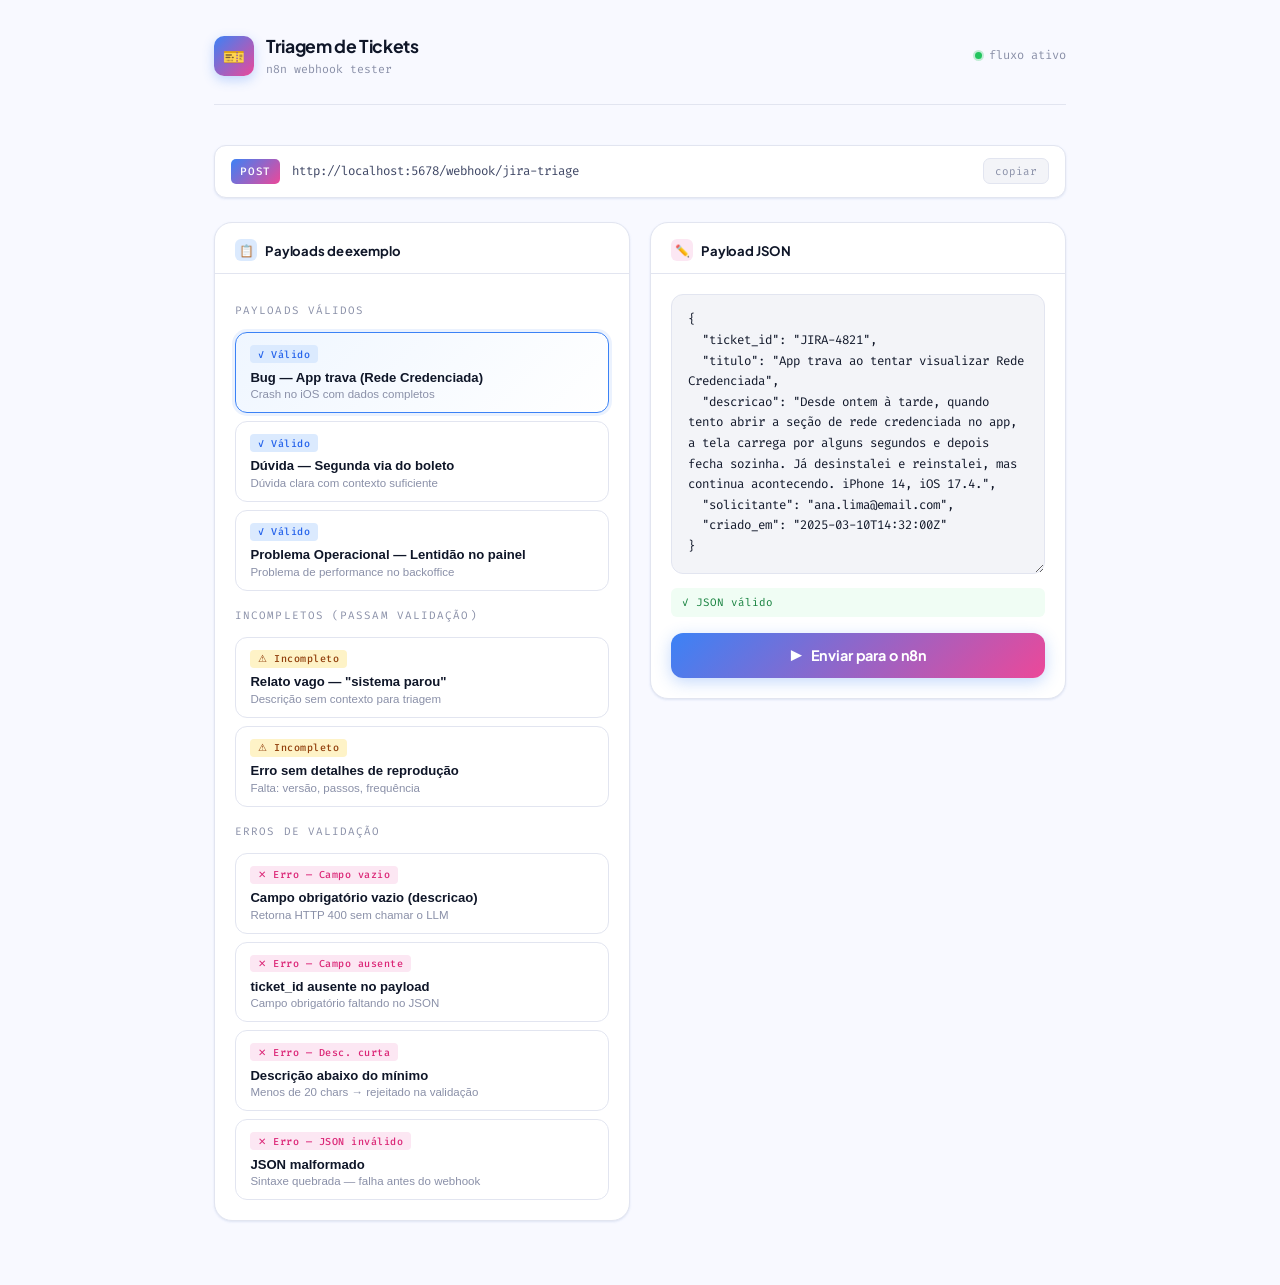
==== frontend/preview.html @ 84d210b9 "First commit" ====
<!DOCTYPE html>
<html lang="pt-BR">
<head>
  <meta charset="UTF-8">
  <meta name="viewport" content="width=device-width, initial-scale=1.0">
  <title>Triagem de Tickets · n8n Tester</title>
<style>
@import url('https://fonts.googleapis.com/css2?family=Plus+Jakarta+Sans:wght@400;500;600;700;800&family=Fira+Code:wght@400;500&display=swap');

/* ─── TOKENS ─── */
:root {
  --blue-50: #eff6ff;
  --blue-100: #dbeafe;
  --blue-200: #bfdbfe;
  --blue-400: #60a5fa;
  --blue-500: #3b82f6;
  --blue-600: #2563eb;
  --blue-700: #1d4ed8;

  --pink-50: #fdf2f8;
  --pink-100: #fce7f3;
  --pink-200: #fbcfe8;
  --pink-400: #f472b6;
  --pink-500: #ec4899;
  --pink-600: #db2777;

  --bg: #f8f9ff;
  --surface: #ffffff;
  --surface2: #f3f4f8;
  --border: #e2e5f0;
  --border-strong: #c7cde3;
  --text: #0f1628;
  --text-2: #3d4563;
  --text-muted: #8a90a8;

  --gradient: linear-gradient(135deg, var(--blue-500), var(--pink-500));
  --gradient-soft: linear-gradient(135deg, #eff6ff, #fdf2f8);

  --radius: 12px;
  --radius-lg: 18px;
  --shadow-sm: 0 1px 3px rgba(37, 99, 235, 0.08), 0 1px 2px rgba(0,0,0,0.04);
  --shadow: 0 4px 16px rgba(37, 99, 235, 0.10), 0 1px 4px rgba(0,0,0,0.06);
  --shadow-lg: 0 12px 40px rgba(37, 99, 235, 0.14), 0 2px 8px rgba(0,0,0,0.06);

  --sans: 'Plus Jakarta Sans', sans-serif;
  --mono: 'Fira Code', monospace;
}

/* ─── RESET ─── */
*, *::before, *::after { box-sizing: border-box; margin: 0; padding: 0; }

body {
  font-family: var(--sans);
  background: var(--bg);
  color: var(--text);
  min-height: 100vh;
  font-size: 15px;
  line-height: 1.6;
}

/* ─── LAYOUT ─── */
.app {
  max-width: 900px;
  margin: 0 auto;
  padding: 2rem 1.5rem 4rem;
}

/* ─── HEADER ─── */
.header {
  display: flex;
  align-items: center;
  justify-content: space-between;
  margin-bottom: 2.5rem;
  padding-bottom: 1.5rem;
  border-bottom: 1px solid var(--border);
}

.header-brand {
  display: flex;
  align-items: center;
  gap: 0.75rem;
}

.header-icon {
  width: 40px;
  height: 40px;
  border-radius: 10px;
  background: var(--gradient);
  display: flex;
  align-items: center;
  justify-content: center;
  font-size: 1.1rem;
  box-shadow: 0 4px 12px rgba(59, 130, 246, 0.3);
}

.header-title {
  font-size: 1.1rem;
  font-weight: 700;
  color: var(--text);
  letter-spacing: -0.02em;
}

.header-sub {
  font-size: 0.72rem;
  color: var(--text-muted);
  font-family: var(--mono);
  margin-top: 1px;
}

.status-dot {
  display: flex;
  align-items: center;
  gap: 0.45rem;
  font-size: 0.75rem;
  color: var(--text-muted);
  font-family: var(--mono);
}

.status-dot::before {
  content: '';
  width: 7px; height: 7px;
  border-radius: 50%;
  background: #22c55e;
  box-shadow: 0 0 0 2px rgba(34, 197, 94, 0.25);
  animation: pulse 2s ease infinite;
}

@keyframes pulse {
  0%, 100% { opacity: 1; }
  50% { opacity: 0.5; }
}

/* ─── WEBHOOK URL BAR ─── */
.webhook-bar {
  background: var(--surface);
  border: 1px solid var(--border);
  border-radius: var(--radius);
  padding: 0.8rem 1rem;
  display: flex;
  align-items: center;
  gap: 0.75rem;
  margin-bottom: 1.5rem;
  box-shadow: var(--shadow-sm);
}

.webhook-method {
  background: var(--gradient);
  color: white;
  font-family: var(--mono);
  font-size: 0.68rem;
  font-weight: 500;
  padding: 0.22rem 0.55rem;
  border-radius: 5px;
  letter-spacing: 0.08em;
  flex-shrink: 0;
}

.webhook-url-input {
  flex: 1;
  border: none;
  background: transparent;
  font-family: var(--mono);
  font-size: 0.78rem;
  color: var(--text-2);
  outline: none;
  min-width: 0;
}

.webhook-url-input::placeholder { color: var(--text-muted); }

.webhook-copy-btn {
  border: 1px solid var(--border);
  background: var(--surface2);
  border-radius: 7px;
  padding: 0.28rem 0.7rem;
  font-family: var(--mono);
  font-size: 0.68rem;
  color: var(--text-muted);
  cursor: pointer;
  transition: all 0.18s;
  flex-shrink: 0;
}

.webhook-copy-btn:hover {
  border-color: var(--blue-400);
  color: var(--blue-600);
  background: var(--blue-50);
}

/* ─── MAIN GRID ─── */
.main-grid {
  display: grid;
  grid-template-columns: 1fr 1fr;
  gap: 1.25rem;
  align-items: start;
}

@media (max-width: 700px) {
  .main-grid { grid-template-columns: 1fr; }
}

/* ─── CARDS ─── */
.card {
  background: var(--surface);
  border: 1px solid var(--border);
  border-radius: var(--radius-lg);
  box-shadow: var(--shadow-sm);
  overflow: hidden;
}

.card-header {
  padding: 1rem 1.25rem 0.75rem;
  border-bottom: 1px solid var(--border);
  display: flex;
  align-items: center;
  justify-content: space-between;
}

.card-title {
  font-size: 0.82rem;
  font-weight: 700;
  color: var(--text);
  display: flex;
  align-items: center;
  gap: 0.5rem;
  letter-spacing: -0.01em;
}

.card-title-icon {
  width: 22px; height: 22px;
  border-radius: 6px;
  display: flex; align-items: center; justify-content: center;
  font-size: 0.75rem;
}

.icon-blue { background: var(--blue-100); }
.icon-pink { background: var(--pink-100); }
.icon-gray { background: var(--surface2); }

.card-body { padding: 1.25rem; }

/* ─── PRESET SELECTOR ─── */
.preset-grid {
  display: flex;
  flex-direction: column;
  gap: 0.5rem;
}

.preset-item {
  border: 1.5px solid var(--border);
  border-radius: var(--radius);
  padding: 0.75rem 0.9rem;
  cursor: pointer;
  transition: all 0.18s ease;
  background: var(--surface);
  text-align: left;
  width: 100%;
}

.preset-item:hover {
  border-color: var(--blue-400);
  background: var(--blue-50);
  transform: translateX(3px);
}

.preset-item.active {
  border-color: var(--blue-500);
  background: linear-gradient(135deg, var(--blue-50), #fff);
  box-shadow: 0 0 0 3px rgba(59, 130, 246, 0.1);
}

.preset-item.preset-error {
  border-color: var(--border);
}

.preset-item.preset-error:hover {
  border-color: var(--pink-400);
  background: var(--pink-50);
}

.preset-item.preset-error.active {
  border-color: var(--pink-500);
  background: linear-gradient(135deg, var(--pink-50), #fff);
  box-shadow: 0 0 0 3px rgba(236, 72, 153, 0.1);
}

.preset-badge {
  display: inline-flex;
  align-items: center;
  gap: 0.3rem;
  font-size: 0.63rem;
  font-family: var(--mono);
  font-weight: 500;
  padding: 0.15rem 0.5rem;
  border-radius: 4px;
  margin-bottom: 0.35rem;
  letter-spacing: 0.05em;
}

.badge-ok { background: var(--blue-100); color: var(--blue-600); }
.badge-warn { background: #fef3c7; color: #92400e; }
.badge-err { background: var(--pink-100); color: var(--pink-600); }

.preset-name {
  font-size: 0.82rem;
  font-weight: 600;
  color: var(--text);
  line-height: 1.3;
  display: block;
}

.preset-desc {
  font-size: 0.72rem;
  color: var(--text-muted);
  margin-top: 0.15rem;
  display: block;
}

.preset-section-label {
  font-size: 0.68rem;
  font-family: var(--mono);
  letter-spacing: 0.1em;
  text-transform: uppercase;
  color: var(--text-muted);
  padding: 0.5rem 0 0.3rem;
  display: block;
}

/* ─── PAYLOAD EDITOR ─── */
.payload-editor-wrap {
  position: relative;
}

.payload-textarea {
  width: 100%;
  font-family: var(--mono);
  font-size: 0.78rem;
  line-height: 1.65;
  color: var(--text);
  background: var(--surface2);
  border: 1.5px solid var(--border);
  border-radius: var(--radius);
  padding: 0.9rem 1rem;
  resize: vertical;
  min-height: 280px;
  outline: none;
  transition: border-color 0.18s;
  tab-size: 2;
}

.payload-textarea:focus {
  border-color: var(--blue-400);
  background: #fafbff;
}

.payload-textarea.has-error {
  border-color: var(--pink-400);
  background: #fff8fb;
}

.json-validation {
  display: flex;
  align-items: center;
  gap: 0.4rem;
  font-family: var(--mono);
  font-size: 0.68rem;
  margin-top: 0.5rem;
  padding: 0.35rem 0.7rem;
  border-radius: 6px;
  transition: all 0.2s;
}

.json-validation.valid { background: #f0fdf4; color: #15803d; }
.json-validation.invalid { background: var(--pink-50); color: var(--pink-600); }
.json-validation.neutral { background: var(--surface2); color: var(--text-muted); }

/* ─── SEND BUTTON ─── */
.send-btn {
  width: 100%;
  margin-top: 1rem;
  padding: 0.85rem 1.5rem;
  background: var(--gradient);
  border: none;
  border-radius: var(--radius);
  color: white;
  font-family: var(--sans);
  font-size: 0.9rem;
  font-weight: 700;
  cursor: pointer;
  transition: all 0.2s ease;
  display: flex;
  align-items: center;
  justify-content: center;
  gap: 0.5rem;
  letter-spacing: -0.01em;
  box-shadow: 0 4px 16px rgba(59, 130, 246, 0.3);
}

.send-btn:hover:not(:disabled) {
  transform: translateY(-1px);
  box-shadow: 0 8px 24px rgba(59, 130, 246, 0.35);
}

.send-btn:active:not(:disabled) {
  transform: translateY(0);
}

.send-btn:disabled {
  opacity: 0.6;
  cursor: not-allowed;
}

.send-btn .spinner {
  width: 16px; height: 16px;
  border: 2px solid rgba(255,255,255,0.4);
  border-top-color: white;
  border-radius: 50%;
  animation: spin 0.7s linear infinite;
}

@keyframes spin { to { transform: rotate(360deg); } }

/* ─── RESPONSE PANEL ─── */
.response-panel {
  grid-column: 1 / -1;
  display: none;
}

.response-panel.visible {
  display: block;
  animation: slideDown 0.3s ease;
}

@keyframes slideDown {
  from { opacity: 0; transform: translateY(-8px); }
  to { opacity: 1; transform: translateY(0); }
}

/* ─── STATUS BAR ─── */
.status-bar {
  display: flex;
  align-items: center;
  gap: 0.75rem;
  padding: 0.85rem 1.25rem;
  border-radius: var(--radius);
  margin-bottom: 1rem;
  font-weight: 600;
  font-size: 0.85rem;
}

.status-bar.success {
  background: linear-gradient(135deg, #f0fdf4, #ecfdf5);
  border: 1px solid #86efac;
  color: #15803d;
}

.status-bar.error {
  background: linear-gradient(135deg, var(--pink-50), #fff);
  border: 1px solid var(--pink-200);
  color: var(--pink-600);
}

.status-bar.warning {
  background: linear-gradient(135deg, #fffbeb, #fefce8);
  border: 1px solid #fde68a;
  color: #92400e;
}

.status-bar.loading {
  background: linear-gradient(135deg, var(--blue-50), #fff);
  border: 1px solid var(--blue-200);
  color: var(--blue-600);
}

.status-code {
  margin-left: auto;
  font-family: var(--mono);
  font-size: 0.72rem;
  opacity: 0.7;
}

/* ─── RESULT GRID ─── */
.result-content {
  display: grid;
  grid-template-columns: 1fr 1fr;
  gap: 1rem;
}

@media (max-width: 600px) {
  .result-content { grid-template-columns: 1fr; }
}

.result-fields {
  background: var(--surface);
  border: 1px solid var(--border);
  border-radius: var(--radius);
  overflow: hidden;
}

.result-field {
  display: flex;
  justify-content: space-between;
  align-items: center;
  padding: 0.65rem 1rem;
  border-bottom: 1px solid var(--border);
  gap: 0.75rem;
}

.result-field:last-child { border-bottom: none; }

.result-field-key {
  font-family: var(--mono);
  font-size: 0.7rem;
  color: var(--text-muted);
  letter-spacing: 0.05em;
  flex-shrink: 0;
}

.result-field-val {
  font-size: 0.82rem;
  font-weight: 600;
  color: var(--text);
  text-align: right;
}

/* ─── CHIPS / BADGES ─── */
.chip {
  display: inline-flex;
  align-items: center;
  gap: 0.3rem;
  padding: 0.2rem 0.65rem;
  border-radius: 99px;
  font-size: 0.72rem;
  font-weight: 600;
  font-family: var(--mono);
}

.chip-bug { background: #fef2f2; color: #dc2626; }
.chip-duvida { background: var(--blue-100); color: var(--blue-700); }
.chip-operacional { background: #fff7ed; color: #c2410c; }
.chip-alta { background: #fef2f2; color: #dc2626; }
.chip-media { background: #fefce8; color: #a16207; }
.chip-baixa { background: #f0fdf4; color: #15803d; }
.chip-eng { background: #f5f3ff; color: #7c3aed; }
.chip-prod { background: var(--blue-100); color: var(--blue-700); }
.chip-ops { background: #fff7ed; color: #c2410c; }

/* ─── RAW JSON RESPONSE ─── */
.raw-response {
  background: var(--surface);
  border: 1px solid var(--border);
  border-radius: var(--radius);
  overflow: hidden;
}

.raw-response-header {
  padding: 0.6rem 1rem;
  border-bottom: 1px solid var(--border);
  display: flex;
  align-items: center;
  justify-content: space-between;
  background: var(--surface2);
}

.raw-label {
  font-family: var(--mono);
  font-size: 0.65rem;
  color: var(--text-muted);
  letter-spacing: 0.1em;
  text-transform: uppercase;
}

.raw-copy {
  font-family: var(--mono);
  font-size: 0.65rem;
  background: none;
  border: 1px solid var(--border);
  border-radius: 4px;
  color: var(--text-muted);
  padding: 0.15rem 0.5rem;
  cursor: pointer;
  transition: all 0.18s;
}

.raw-copy:hover { border-color: var(--blue-400); color: var(--blue-600); }

.raw-pre {
  padding: 0.9rem 1rem;
  font-family: var(--mono);
  font-size: 0.75rem;
  line-height: 1.65;
  color: var(--text-2);
  overflow-x: auto;
  white-space: pre;
  max-height: 200px;
  overflow-y: auto;
}

/* ─── ERROR / INCOMPLETE DETAIL ─── */
.detail-box {
  background: var(--surface);
  border: 1px solid var(--border);
  border-radius: var(--radius);
  padding: 1rem 1.1rem;
}

.detail-box.error-box { border-color: var(--pink-200); background: var(--pink-50); }
.detail-box.warn-box { border-color: #fde68a; background: #fffbeb; }

.detail-title {
  font-size: 0.78rem;
  font-weight: 700;
  margin-bottom: 0.4rem;
  display: flex;
  align-items: center;
  gap: 0.4rem;
}

.detail-msg {
  font-family: var(--mono);
  font-size: 0.73rem;
  color: var(--text-2);
  line-height: 1.55;
}

/* ─── HISTORY ─── */
.history-section {
  margin-top: 1.5rem;
}

.history-title {
  font-size: 0.72rem;
  font-family: var(--mono);
  letter-spacing: 0.1em;
  text-transform: uppercase;
  color: var(--text-muted);
  margin-bottom: 0.6rem;
}

.history-list {
  display: flex;
  flex-direction: column;
  gap: 0.4rem;
  max-height: 160px;
  overflow-y: auto;
}

.history-item {
  display: flex;
  align-items: center;
  gap: 0.75rem;
  padding: 0.5rem 0.75rem;
  background: var(--surface);
  border: 1px solid var(--border);
  border-radius: 8px;
  font-size: 0.75rem;
  cursor: pointer;
  transition: all 0.15s;
}

.history-item:hover {
  border-color: var(--blue-300);
  background: var(--blue-50);
}

.history-status {
  width: 7px; height: 7px;
  border-radius: 50%;
  flex-shrink: 0;
}

.hs-ok { background: #22c55e; }
.hs-err { background: var(--pink-500); }
.hs-warn { background: #f59e0b; }

.history-id { font-family: var(--mono); color: var(--text-muted); flex-shrink: 0; }
.history-title-text { color: var(--text-2); flex: 1; overflow: hidden; text-overflow: ellipsis; white-space: nowrap; }
.history-time { font-family: var(--mono); font-size: 0.65rem; color: var(--text-muted); flex-shrink: 0; }

/* ─── SCROLLBAR ─── */
::-webkit-scrollbar { width: 5px; height: 5px; }
::-webkit-scrollbar-track { background: transparent; }
::-webkit-scrollbar-thumb { background: var(--border-strong); border-radius: 99px; }
</style>
</head>
<body>
  <div class="app">
    <header class="header">
      <div class="header-brand">
        <div class="header-icon">🎫</div>
        <div>
          <div class="header-title">Triagem de Tickets</div>
          <div class="header-sub">n8n webhook tester</div>
        </div>
      </div>
      <div class="status-dot">fluxo ativo</div>
    </header>
    <div class="webhook-bar">
      <span class="webhook-method">POST</span>
      <input class="webhook-url-input" id="webhook-url" type="url" placeholder="http://localhost:5678/webhook/jira-triage" value="http://localhost:5678/webhook/jira-triage" spellcheck="false">
      <button class="webhook-copy-btn" id="copy-url-btn" onclick="copyWebhookUrl()">copiar</button>
    </div>
    <div class="main-grid">
      <div class="card">
        <div class="card-header">
          <div class="card-title">
            <div class="card-title-icon icon-blue">📋</div>
            Payloads de exemplo
          </div>
        </div>
        <div class="card-body">
          <div class="preset-grid" id="preset-list"></div>
        </div>
      </div>
      <div>
        <div class="card" style="margin-bottom: 1rem;">
          <div class="card-header">
            <div class="card-title">
              <div class="card-title-icon icon-pink">✏️</div>
              Payload JSON
            </div>
          </div>
          <div class="card-body">
            <div class="payload-editor-wrap">
              <textarea class="payload-textarea" id="payload-textarea" spellcheck="false" autocomplete="off" placeholder='{ "ticket_id": "JIRA-0001", ... }'></textarea>
              <div class="json-validation neutral" id="json-indicator">— editor vazio</div>
            </div>
            <button class="send-btn" id="send-btn" onclick="sendRequest()">
              <span>▶</span> Enviar para o n8n
            </button>
          </div>
        </div>
        <div id="history-section" style="display:none">
          <div class="history-title">Histórico de envios</div>
          <div class="history-list" id="history-list"></div>
        </div>
      </div>
      <div class="response-panel" id="response-panel"></div>
    </div>
  </div>
<script>
// ═══════════════════════════════════════════════
// PRESETS — payloads de entrada
// ═══════════════════════════════════════════════
const PRESETS = [
  // ── VÁLIDOS ──
  {
    id: 'bug-app',
    badge: 'ok',
    badgeLabel: '✓ Válido',
    name: 'Bug — App trava (Rede Credenciada)',
    desc: 'Crash no iOS com dados completos',
    payload: {
      ticket_id: 'JIRA-4821',
      titulo: 'App trava ao tentar visualizar Rede Credenciada',
      descricao: 'Desde ontem à tarde, quando tento abrir a seção de rede credenciada no app, a tela carrega por alguns segundos e depois fecha sozinha. Já desinstalei e reinstalei, mas continua acontecendo. iPhone 14, iOS 17.4.',
      solicitante: 'ana.lima@email.com',
      criado_em: '2025-03-10T14:32:00Z'
    }
  },
  {
    id: 'duvida-boleto',
    badge: 'ok',
    badgeLabel: '✓ Válido',
    name: 'Dúvida — Segunda via do boleto',
    desc: 'Dúvida clara com contexto suficiente',
    payload: {
      ticket_id: 'JIRA-4900',
      titulo: 'Como emitir segunda via do boleto pelo app?',
      descricao: 'Preciso pagar minha fatura mas não encontrei onde baixar a segunda via do boleto no aplicativo. Já tentei pelo menu principal, histórico de pagamentos e configurações de conta, mas a opção não aparece. Estou usando Android 13, app versão 4.2.1.',
      solicitante: 'carlos.melo@email.com',
      criado_em: '2025-03-11T09:15:00Z'
    }
  },
  {
    id: 'operacional-lentidao',
    badge: 'ok',
    badgeLabel: '✓ Válido',
    name: 'Problema Operacional — Lentidão no painel',
    desc: 'Problema de performance no backoffice',
    payload: {
      ticket_id: 'JIRA-5103',
      titulo: 'Painel administrativo extremamente lento desde atualização',
      descricao: 'Após a atualização do sistema realizada na sexta-feira (07/03), o painel administrativo está demorando mais de 40 segundos para carregar qualquer relatório. Antes da atualização carregava em menos de 3 segundos. Afeta todos os usuários do time de operações (7 pessoas). Já tentamos limpar cache e acessar de diferentes navegadores sem sucesso.',
      solicitante: 'patricia.ops@alice.com.br',
      criado_em: '2025-03-10T11:00:00Z'
    }
  },
  // ── INCOMPLETOS (passam validação mas LLM retorna incompleto) ──
  {
    id: 'incompleto-vago',
    badge: 'warn',
    badgeLabel: '⚠ Incompleto',
    name: 'Relato vago — "sistema parou"',
    desc: 'Descrição sem contexto para triagem',
    payload: {
      ticket_id: 'JIRA-5001',
      titulo: 'Sistema com problema',
      descricao: 'O sistema parou de funcionar hoje de manhã. Por favor verificar.',
      solicitante: 'joao.silva@email.com',
      criado_em: '2025-03-10T08:00:00Z'
    }
  },
  {
    id: 'incompleto-sem-contexto',
    badge: 'warn',
    badgeLabel: '⚠ Incompleto',
    name: 'Erro sem detalhes de reprodução',
    desc: 'Falta: versão, passos, frequência',
    payload: {
      ticket_id: 'JIRA-5050',
      titulo: 'Não consigo fazer login',
      descricao: 'Não está funcionando o login. Dá um erro.',
      solicitante: 'usuario@email.com',
      criado_em: '2025-03-12T16:45:00Z'
    }
  },
  // ── ERROS DE VALIDAÇÃO ──
  {
    id: 'erro-sem-descricao',
    badge: 'err',
    badgeLabel: '✕ Erro — Campo vazio',
    name: 'Campo obrigatório vazio (descricao)',
    desc: 'Retorna HTTP 400 sem chamar o LLM',
    payload: {
      ticket_id: 'JIRA-5200',
      titulo: 'Erro no pagamento',
      descricao: '',
      solicitante: 'teste@email.com',
      criado_em: '2025-03-10T10:00:00Z'
    }
  },
  {
    id: 'erro-sem-id',
    badge: 'err',
    badgeLabel: '✕ Erro — Campo ausente',
    name: 'ticket_id ausente no payload',
    desc: 'Campo obrigatório faltando no JSON',
    payload: {
      titulo: 'Bug no checkout',
      descricao: 'Ao finalizar a compra o sistema retorna erro 500 sem mensagem de detalhe.',
      solicitante: 'comprador@email.com',
      criado_em: '2025-03-13T14:20:00Z'
    }
  },
  {
    id: 'erro-descricao-curta',
    badge: 'err',
    badgeLabel: '✕ Erro — Desc. curta',
    name: 'Descrição abaixo do mínimo',
    desc: 'Menos de 20 chars → rejeitado na validação',
    payload: {
      ticket_id: 'JIRA-5300',
      titulo: 'Tela branca',
      descricao: 'App bugado.',
      solicitante: 'pedro@email.com',
      criado_em: '2025-03-14T09:00:00Z'
    }
  },
  {
    id: 'erro-json-invalido',
    badge: 'err',
    badgeLabel: '✕ Erro — JSON inválido',
    name: 'JSON malformado',
    desc: 'Sintaxe quebrada — falha antes do webhook',
    payload: '{ "ticket_id": "JIRA-9999", "titulo": "Teste, "descricao": "faltou fechar aspas }'
  }
];

// ═══════════════════════════════════════════════
// STATE
// ═══════════════════════════════════════════════
let activePreset = null;
let requestHistory = [];

// ═══════════════════════════════════════════════
// INIT
// ═══════════════════════════════════════════════
document.addEventListener('DOMContentLoaded', () => {
  buildPresets();
  loadPreset('bug-app');

  // Live JSON validation
  document.getElementById('payload-textarea').addEventListener('input', validateJSON);
});

// ═══════════════════════════════════════════════
// BUILD PRESET LIST
// ═══════════════════════════════════════════════
function buildPresets() {
  const container = document.getElementById('preset-list');
  const groups = {
    ok:   { label: 'Payloads válidos', items: [] },
    warn: { label: 'Incompletos (passam validação)', items: [] },
    err:  { label: 'Erros de validação', items: [] }
  };

  PRESETS.forEach(p => groups[p.badge]?.items.push(p));

  Object.entries(groups).forEach(([type, group]) => {
    const label = document.createElement('span');
    label.className = 'preset-section-label';
    label.textContent = group.label;
    container.appendChild(label);

    group.items.forEach(p => {
      const btn = document.createElement('button');
      btn.className = `preset-item ${type === 'err' ? 'preset-error' : ''}`;
      btn.dataset.presetId = p.id;
      btn.innerHTML = `
        <span class="preset-badge badge-${type === 'ok' ? 'ok' : type === 'warn' ? 'warn' : 'err'}">${p.badgeLabel}</span>
        <span class="preset-name">${p.name}</span>
        <span class="preset-desc">${p.desc}</span>
      `;
      btn.addEventListener('click', () => loadPreset(p.id));
      container.appendChild(btn);
    });
  });
}

// ═══════════════════════════════════════════════
// LOAD PRESET INTO EDITOR
// ═══════════════════════════════════════════════
function loadPreset(id) {
  const preset = PRESETS.find(p => p.id === id);
  if (!preset) return;

  activePreset = id;

  // Update active state
  document.querySelectorAll('.preset-item').forEach(el => {
    el.classList.toggle('active', el.dataset.presetId === id);
  });

  const textarea = document.getElementById('payload-textarea');
  if (typeof preset.payload === 'string') {
    textarea.value = preset.payload;
  } else {
    textarea.value = JSON.stringify(preset.payload, null, 2);
  }

  validateJSON();
  clearResponse();
}

// ═══════════════════════════════════════════════
// JSON VALIDATION
// ═══════════════════════════════════════════════
function validateJSON() {
  const val = document.getElementById('payload-textarea').value.trim();
  const indicator = document.getElementById('json-indicator');
  const textarea = document.getElementById('payload-textarea');

  if (!val) {
    indicator.className = 'json-validation neutral';
    indicator.textContent = '— editor vazio';
    textarea.classList.remove('has-error');
    return;
  }

  try {
    JSON.parse(val);
    indicator.className = 'json-validation valid';
    indicator.textContent = '✓ JSON válido';
    textarea.classList.remove('has-error');
  } catch (e) {
    indicator.className = 'json-validation invalid';
    indicator.textContent = `✕ JSON inválido — ${e.message.split('\n')[0]}`;
    textarea.classList.add('has-error');
  }
}

// ═══════════════════════════════════════════════
// COPY WEBHOOK URL
// ═══════════════════════════════════════════════
function copyWebhookUrl() {
  const url = document.getElementById('webhook-url').value;
  navigator.clipboard.writeText(url).then(() => {
    const btn = document.getElementById('copy-url-btn');
    btn.textContent = 'copiado!';
    setTimeout(() => btn.textContent = 'copiar', 1500);
  });
}

// ═══════════════════════════════════════════════
// SEND REQUEST
// ═══════════════════════════════════════════════
async function sendRequest() {
  const rawPayload = document.getElementById('payload-textarea').value.trim();
  const webhookUrl = document.getElementById('webhook-url').value.trim();
  const btn = document.getElementById('send-btn');

  // Validate JSON first
  let parsedPayload;
  try {
    parsedPayload = JSON.parse(rawPayload);
  } catch (e) {
    showClientError('JSON inválido', `O payload não é um JSON válido e não pode ser enviado.\n${e.message}`);
    return;
  }

  if (!webhookUrl) {
    showClientError('URL do webhook vazia', 'Informe a URL do webhook do n8n antes de enviar.');
    return;
  }

  // Loading state
  btn.disabled = true;
  btn.innerHTML = '<span class="spinner"></span> Enviando...';
  showLoading();

  const startTime = Date.now();

  try {
    const response = await fetch(webhookUrl, {
      method: 'POST',
      headers: { 'Content-Type': 'application/json' },
      body: JSON.stringify(parsedPayload)
    });

    const elapsed = Date.now() - startTime;
    let responseData;

    try {
      responseData = await response.json();
    } catch {
      responseData = { error: 'Resposta não é JSON válido' };
    }

    addToHistory(parsedPayload, response.status, responseData);
    showResponse(response.status, responseData, elapsed, parsedPayload);

  } catch (err) {
    const elapsed = Date.now() - startTime;
    const isNetworkErr = err.name === 'TypeError' && err.message.includes('fetch');
    showNetworkError(
      isNetworkErr
        ? 'Não foi possível conectar ao webhook. Verifique se o n8n está rodando e a URL está correta.'
        : err.message,
      elapsed
    );
  } finally {
    btn.disabled = false;
    btn.innerHTML = '<span>▶</span> Enviar para o n8n';
  }
}

// ═══════════════════════════════════════════════
// SHOW RESPONSE
// ═══════════════════════════════════════════════
function showLoading() {
  const panel = document.getElementById('response-panel');
  panel.className = 'response-panel visible card';
  panel.innerHTML = `
    <div class="card-body">
      <div class="status-bar loading">
        <span class="spinner" style="width:14px;height:14px;border-width:2px"></span>
        Aguardando resposta do n8n...
      </div>
    </div>`;
}

function clearResponse() {
  const panel = document.getElementById('response-panel');
  panel.className = 'response-panel';
  panel.innerHTML = '';
}

function showClientError(title, msg) {
  const panel = document.getElementById('response-panel');
  panel.className = 'response-panel visible card';
  panel.innerHTML = `
    <div class="card-body">
      <div class="status-bar error">
        <span>✕</span> ${title}
      </div>
      <div class="detail-box error-box">
        <div class="detail-title">Erro no cliente</div>
        <div class="detail-msg">${msg}</div>
      </div>
    </div>`;
}

function showNetworkError(msg, elapsed) {
  const panel = document.getElementById('response-panel');
  panel.className = 'response-panel visible card';
  panel.innerHTML = `
    <div class="card-body">
      <div class="status-bar error">
        <span>✕</span> Falha de conexão
        <span class="status-code">${elapsed}ms</span>
      </div>
      <div class="detail-box error-box">
        <div class="detail-title">Não foi possível alcançar o webhook</div>
        <div class="detail-msg">${msg}</div>
      </div>
    </div>`;
}

function showResponse(httpStatus, data, elapsed, sentPayload) {
  const panel = document.getElementById('response-panel');
  panel.className = 'response-panel visible card';

  const status = data.status || '';
  const isSuccess = status === 'sucesso' || httpStatus === 200 && !data.error;
  const isError = httpStatus >= 400 || status.startsWith('erro');
  const isIncomplete = status === 'incompleto';

  let statusBar = '';
  if (isSuccess && !isIncomplete) {
    statusBar = `<div class="status-bar success"><span>✓</span> Triagem concluída com sucesso <span class="status-code">HTTP ${httpStatus} · ${elapsed}ms</span></div>`;
  } else if (isIncomplete) {
    statusBar = `<div class="status-bar warning"><span>⚠</span> Ticket incompleto — fluxo encerrado sem triagem <span class="status-code">HTTP ${httpStatus} · ${elapsed}ms</span></div>`;
  } else if (isError) {
    statusBar = `<div class="status-bar error"><span>✕</span> Erro na triagem <span class="status-code">HTTP ${httpStatus} · ${elapsed}ms</span></div>`;
  } else {
    statusBar = `<div class="status-bar loading"><span>ℹ</span> Resposta recebida <span class="status-code">HTTP ${httpStatus} · ${elapsed}ms</span></div>`;
  }

  let content = '';

  if (isSuccess && !isIncomplete && data.tipo) {
    content = `
      <div class="result-content">
        <div class="result-fields">
          ${field('ticket_id', data.ticket_id)}
          ${fieldChip('tipo', data.tipo, chipClass('tipo', data.tipo))}
          ${fieldChip('severidade', data.severidade, chipClass('sev', data.severidade))}
          ${fieldChip('time_responsavel', data.time_responsavel, chipClass('time', data.time_responsavel))}
        </div>
        <div class="raw-response">
          <div class="raw-response-header">
            <span class="raw-label">JSON da resposta</span>
            <button class="raw-copy" onclick="copyRaw()">copiar</button>
          </div>
          <pre class="raw-pre" id="raw-json">${escapeHTML(JSON.stringify(data, null, 2))}</pre>
        </div>
      </div>`;
  } else if (isIncomplete) {
    content = `
      <div class="result-content">
        <div class="detail-box warn-box">
          <div class="detail-title">⚠ Ticket marcado como incompleto</div>
          <div class="detail-msg"><strong>ID:</strong> ${data.ticket_id || sentPayload?.ticket_id || '—'}<br><strong>Motivo:</strong> ${data.motivo || 'Relato vago demais para triagem confiante'}</div>
        </div>
        <div class="raw-response">
          <div class="raw-response-header">
            <span class="raw-label">JSON da resposta</span>
            <button class="raw-copy" onclick="copyRaw()">copiar</button>
          </div>
          <pre class="raw-pre" id="raw-json">${escapeHTML(JSON.stringify(data, null, 2))}</pre>
        </div>
      </div>`;
  } else {
    content = `
      <div class="result-content">
        <div class="detail-box error-box">
          <div class="detail-title">Detalhe do erro</div>
          <div class="detail-msg">${data.motivo || data.error || data.message || 'Sem detalhe disponível'}</div>
        </div>
        <div class="raw-response">
          <div class="raw-response-header">
            <span class="raw-label">JSON da resposta</span>
            <button class="raw-copy" onclick="copyRaw()">copiar</button>
          </div>
          <pre class="raw-pre" id="raw-json">${escapeHTML(JSON.stringify(data, null, 2))}</pre>
        </div>
      </div>`;
  }

  panel.innerHTML = `<div class="card-body">${statusBar}${content}</div>`;
}

// ═══════════════════════════════════════════════
// HISTORY
// ═══════════════════════════════════════════════
function addToHistory(payload, httpStatus, responseData) {
  const status = responseData?.status || '';
  const type = httpStatus >= 400 || status.startsWith('erro') ? 'err'
    : status === 'incompleto' ? 'warn' : 'ok';

  requestHistory.unshift({
    id: payload.ticket_id || '—',
    title: payload.titulo || 'sem título',
    type,
    time: new Date().toLocaleTimeString('pt-BR', { hour: '2-digit', minute: '2-digit', second: '2-digit' }),
    payload,
    httpStatus,
    responseData
  });

  if (requestHistory.length > 8) requestHistory.pop();
  renderHistory();
}

function renderHistory() {
  const list = document.getElementById('history-list');
  const section = document.getElementById('history-section');

  if (requestHistory.length === 0) {
    section.style.display = 'none';
    return;
  }

  section.style.display = 'block';
  list.innerHTML = requestHistory.map((item, i) => `
    <div class="history-item" onclick="loadFromHistory(${i})">
      <span class="history-status hs-${item.type}"></span>
      <span class="history-id">${item.id}</span>
      <span class="history-title-text">${item.title}</span>
      <span class="history-time">${item.time}</span>
    </div>
  `).join('');
}

function loadFromHistory(idx) {
  const item = requestHistory[idx];
  if (!item) return;

  document.querySelectorAll('.preset-item').forEach(el => el.classList.remove('active'));
  document.getElementById('payload-textarea').value = JSON.stringify(item.payload, null, 2);
  validateJSON();
  showResponse(item.httpStatus, item.responseData, 0, item.payload);
}

// ═══════════════════════════════════════════════
// HELPERS
// ═══════════════════════════════════════════════
function field(key, val) {
  return `<div class="result-field">
    <span class="result-field-key">${key}</span>
    <span class="result-field-val">${val || '—'}</span>
  </div>`;
}

function fieldChip(key, val, cls) {
  return `<div class="result-field">
    <span class="result-field-key">${key}</span>
    <span class="chip ${cls}">${val || '—'}</span>
  </div>`;
}

function chipClass(type, val) {
  const map = {
    tipo: { Bug: 'chip-bug', Dúvida: 'chip-duvida', 'Problema operacional': 'chip-operacional' },
    sev:  { Alta: 'chip-alta', Média: 'chip-media', Baixa: 'chip-baixa' },
    time: { Engenharia: 'chip-eng', Produto: 'chip-prod', Operações: 'chip-ops' }
  };
  return map[type]?.[val] || '';
}

function escapeHTML(str) {
  return str.replace(/&/g,'&amp;').replace(/</g,'&lt;').replace(/>/g,'&gt;');
}

function copyRaw() {
  const pre = document.getElementById('raw-json');
  if (!pre) return;
  navigator.clipboard.writeText(pre.textContent).then(() => {
    const btn = document.querySelector('.raw-copy');
    if (btn) { btn.textContent = 'copiado!'; setTimeout(() => btn.textContent = 'copiar', 1500); }
  });
}
</script>
</body></html>
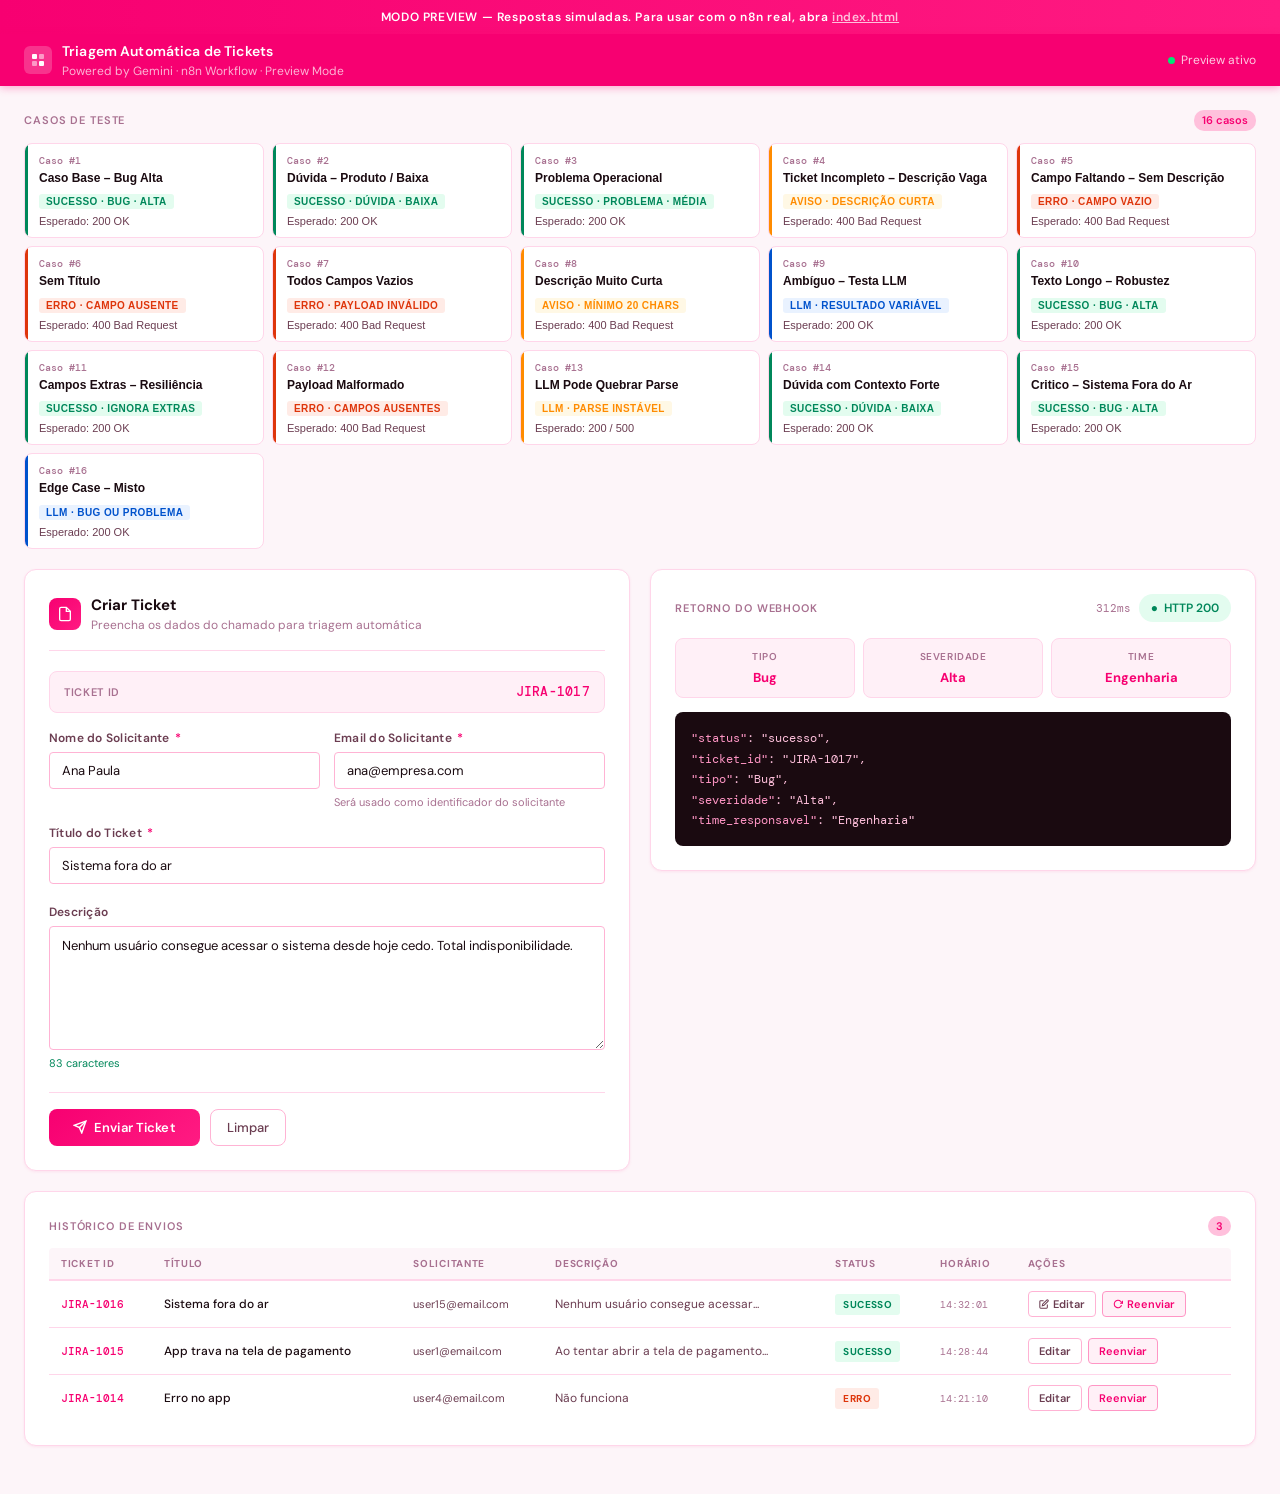
==== commit 14fae919: "Update frontend with new brand and settings" ====
--- a/frontend/preview.html
+++ b/frontend/preview.html
@@ -1,1265 +1,489 @@
 <!DOCTYPE html>
 <html lang="pt-BR">
 <head>
-  <meta charset="UTF-8">
-  <meta name="viewport" content="width=device-width, initial-scale=1.0">
-  <title>Triagem de Tickets · n8n Tester</title>
-<style>
-@import url('https://fonts.googleapis.com/css2?family=Plus+Jakarta+Sans:wght@400;500;600;700;800&family=Fira+Code:wght@400;500&display=swap');
-
-/* ─── TOKENS ─── */
-:root {
-  --blue-50: #eff6ff;
-  --blue-100: #dbeafe;
-  --blue-200: #bfdbfe;
-  --blue-400: #60a5fa;
-  --blue-500: #3b82f6;
-  --blue-600: #2563eb;
-  --blue-700: #1d4ed8;
-
-  --pink-50: #fdf2f8;
-  --pink-100: #fce7f3;
-  --pink-200: #fbcfe8;
-  --pink-400: #f472b6;
-  --pink-500: #ec4899;
-  --pink-600: #db2777;
-
-  --bg: #f8f9ff;
-  --surface: #ffffff;
-  --surface2: #f3f4f8;
-  --border: #e2e5f0;
-  --border-strong: #c7cde3;
-  --text: #0f1628;
-  --text-2: #3d4563;
-  --text-muted: #8a90a8;
-
-  --gradient: linear-gradient(135deg, var(--blue-500), var(--pink-500));
-  --gradient-soft: linear-gradient(135deg, #eff6ff, #fdf2f8);
-
-  --radius: 12px;
-  --radius-lg: 18px;
-  --shadow-sm: 0 1px 3px rgba(37, 99, 235, 0.08), 0 1px 2px rgba(0,0,0,0.04);
-  --shadow: 0 4px 16px rgba(37, 99, 235, 0.10), 0 1px 4px rgba(0,0,0,0.06);
-  --shadow-lg: 0 12px 40px rgba(37, 99, 235, 0.14), 0 2px 8px rgba(0,0,0,0.06);
-
-  --sans: 'Plus Jakarta Sans', sans-serif;
-  --mono: 'Fira Code', monospace;
-}
-
-/* ─── RESET ─── */
-*, *::before, *::after { box-sizing: border-box; margin: 0; padding: 0; }
-
-body {
-  font-family: var(--sans);
-  background: var(--bg);
-  color: var(--text);
-  min-height: 100vh;
-  font-size: 15px;
-  line-height: 1.6;
-}
-
-/* ─── LAYOUT ─── */
-.app {
-  max-width: 900px;
-  margin: 0 auto;
-  padding: 2rem 1.5rem 4rem;
-}
-
-/* ─── HEADER ─── */
-.header {
-  display: flex;
-  align-items: center;
-  justify-content: space-between;
-  margin-bottom: 2.5rem;
-  padding-bottom: 1.5rem;
-  border-bottom: 1px solid var(--border);
-}
-
-.header-brand {
-  display: flex;
-  align-items: center;
-  gap: 0.75rem;
-}
-
-.header-icon {
-  width: 40px;
-  height: 40px;
-  border-radius: 10px;
-  background: var(--gradient);
-  display: flex;
-  align-items: center;
-  justify-content: center;
-  font-size: 1.1rem;
-  box-shadow: 0 4px 12px rgba(59, 130, 246, 0.3);
-}
-
-.header-title {
-  font-size: 1.1rem;
-  font-weight: 700;
-  color: var(--text);
-  letter-spacing: -0.02em;
-}
-
-.header-sub {
-  font-size: 0.72rem;
-  color: var(--text-muted);
-  font-family: var(--mono);
-  margin-top: 1px;
-}
-
-.status-dot {
-  display: flex;
-  align-items: center;
-  gap: 0.45rem;
-  font-size: 0.75rem;
-  color: var(--text-muted);
-  font-family: var(--mono);
-}
-
-.status-dot::before {
-  content: '';
-  width: 7px; height: 7px;
-  border-radius: 50%;
-  background: #22c55e;
-  box-shadow: 0 0 0 2px rgba(34, 197, 94, 0.25);
-  animation: pulse 2s ease infinite;
-}
-
-@keyframes pulse {
-  0%, 100% { opacity: 1; }
-  50% { opacity: 0.5; }
-}
-
-/* ─── WEBHOOK URL BAR ─── */
-.webhook-bar {
-  background: var(--surface);
-  border: 1px solid var(--border);
-  border-radius: var(--radius);
-  padding: 0.8rem 1rem;
-  display: flex;
-  align-items: center;
-  gap: 0.75rem;
-  margin-bottom: 1.5rem;
-  box-shadow: var(--shadow-sm);
-}
-
-.webhook-method {
-  background: var(--gradient);
-  color: white;
-  font-family: var(--mono);
-  font-size: 0.68rem;
-  font-weight: 500;
-  padding: 0.22rem 0.55rem;
-  border-radius: 5px;
-  letter-spacing: 0.08em;
-  flex-shrink: 0;
-}
-
-.webhook-url-input {
-  flex: 1;
-  border: none;
-  background: transparent;
-  font-family: var(--mono);
-  font-size: 0.78rem;
-  color: var(--text-2);
-  outline: none;
-  min-width: 0;
-}
-
-.webhook-url-input::placeholder { color: var(--text-muted); }
-
-.webhook-copy-btn {
-  border: 1px solid var(--border);
-  background: var(--surface2);
-  border-radius: 7px;
-  padding: 0.28rem 0.7rem;
-  font-family: var(--mono);
-  font-size: 0.68rem;
-  color: var(--text-muted);
-  cursor: pointer;
-  transition: all 0.18s;
-  flex-shrink: 0;
-}
-
-.webhook-copy-btn:hover {
-  border-color: var(--blue-400);
-  color: var(--blue-600);
-  background: var(--blue-50);
-}
-
-/* ─── MAIN GRID ─── */
-.main-grid {
-  display: grid;
-  grid-template-columns: 1fr 1fr;
-  gap: 1.25rem;
-  align-items: start;
-}
-
-@media (max-width: 700px) {
-  .main-grid { grid-template-columns: 1fr; }
-}
-
-/* ─── CARDS ─── */
-.card {
-  background: var(--surface);
-  border: 1px solid var(--border);
-  border-radius: var(--radius-lg);
-  box-shadow: var(--shadow-sm);
-  overflow: hidden;
-}
-
-.card-header {
-  padding: 1rem 1.25rem 0.75rem;
-  border-bottom: 1px solid var(--border);
-  display: flex;
-  align-items: center;
-  justify-content: space-between;
-}
-
-.card-title {
-  font-size: 0.82rem;
-  font-weight: 700;
-  color: var(--text);
-  display: flex;
-  align-items: center;
-  gap: 0.5rem;
-  letter-spacing: -0.01em;
-}
-
-.card-title-icon {
-  width: 22px; height: 22px;
-  border-radius: 6px;
-  display: flex; align-items: center; justify-content: center;
-  font-size: 0.75rem;
-}
-
-.icon-blue { background: var(--blue-100); }
-.icon-pink { background: var(--pink-100); }
-.icon-gray { background: var(--surface2); }
-
-.card-body { padding: 1.25rem; }
-
-/* ─── PRESET SELECTOR ─── */
-.preset-grid {
-  display: flex;
-  flex-direction: column;
-  gap: 0.5rem;
-}
-
-.preset-item {
-  border: 1.5px solid var(--border);
-  border-radius: var(--radius);
-  padding: 0.75rem 0.9rem;
-  cursor: pointer;
-  transition: all 0.18s ease;
-  background: var(--surface);
-  text-align: left;
-  width: 100%;
-}
-
-.preset-item:hover {
-  border-color: var(--blue-400);
-  background: var(--blue-50);
-  transform: translateX(3px);
-}
-
-.preset-item.active {
-  border-color: var(--blue-500);
-  background: linear-gradient(135deg, var(--blue-50), #fff);
-  box-shadow: 0 0 0 3px rgba(59, 130, 246, 0.1);
-}
-
-.preset-item.preset-error {
-  border-color: var(--border);
-}
-
-.preset-item.preset-error:hover {
-  border-color: var(--pink-400);
-  background: var(--pink-50);
-}
-
-.preset-item.preset-error.active {
-  border-color: var(--pink-500);
-  background: linear-gradient(135deg, var(--pink-50), #fff);
-  box-shadow: 0 0 0 3px rgba(236, 72, 153, 0.1);
-}
-
-.preset-badge {
-  display: inline-flex;
-  align-items: center;
-  gap: 0.3rem;
-  font-size: 0.63rem;
-  font-family: var(--mono);
-  font-weight: 500;
-  padding: 0.15rem 0.5rem;
-  border-radius: 4px;
-  margin-bottom: 0.35rem;
-  letter-spacing: 0.05em;
-}
-
-.badge-ok { background: var(--blue-100); color: var(--blue-600); }
-.badge-warn { background: #fef3c7; color: #92400e; }
-.badge-err { background: var(--pink-100); color: var(--pink-600); }
-
-.preset-name {
-  font-size: 0.82rem;
-  font-weight: 600;
-  color: var(--text);
-  line-height: 1.3;
-  display: block;
-}
-
-.preset-desc {
-  font-size: 0.72rem;
-  color: var(--text-muted);
-  margin-top: 0.15rem;
-  display: block;
-}
-
-.preset-section-label {
-  font-size: 0.68rem;
-  font-family: var(--mono);
-  letter-spacing: 0.1em;
-  text-transform: uppercase;
-  color: var(--text-muted);
-  padding: 0.5rem 0 0.3rem;
-  display: block;
-}
-
-/* ─── PAYLOAD EDITOR ─── */
-.payload-editor-wrap {
-  position: relative;
-}
-
-.payload-textarea {
-  width: 100%;
-  font-family: var(--mono);
-  font-size: 0.78rem;
-  line-height: 1.65;
-  color: var(--text);
-  background: var(--surface2);
-  border: 1.5px solid var(--border);
-  border-radius: var(--radius);
-  padding: 0.9rem 1rem;
-  resize: vertical;
-  min-height: 280px;
-  outline: none;
-  transition: border-color 0.18s;
-  tab-size: 2;
-}
-
-.payload-textarea:focus {
-  border-color: var(--blue-400);
-  background: #fafbff;
-}
-
-.payload-textarea.has-error {
-  border-color: var(--pink-400);
-  background: #fff8fb;
-}
-
-.json-validation {
-  display: flex;
-  align-items: center;
-  gap: 0.4rem;
-  font-family: var(--mono);
-  font-size: 0.68rem;
-  margin-top: 0.5rem;
-  padding: 0.35rem 0.7rem;
-  border-radius: 6px;
-  transition: all 0.2s;
-}
-
-.json-validation.valid { background: #f0fdf4; color: #15803d; }
-.json-validation.invalid { background: var(--pink-50); color: var(--pink-600); }
-.json-validation.neutral { background: var(--surface2); color: var(--text-muted); }
-
-/* ─── SEND BUTTON ─── */
-.send-btn {
-  width: 100%;
-  margin-top: 1rem;
-  padding: 0.85rem 1.5rem;
-  background: var(--gradient);
-  border: none;
-  border-radius: var(--radius);
-  color: white;
-  font-family: var(--sans);
-  font-size: 0.9rem;
-  font-weight: 700;
-  cursor: pointer;
-  transition: all 0.2s ease;
-  display: flex;
-  align-items: center;
-  justify-content: center;
-  gap: 0.5rem;
-  letter-spacing: -0.01em;
-  box-shadow: 0 4px 16px rgba(59, 130, 246, 0.3);
-}
-
-.send-btn:hover:not(:disabled) {
-  transform: translateY(-1px);
-  box-shadow: 0 8px 24px rgba(59, 130, 246, 0.35);
-}
-
-.send-btn:active:not(:disabled) {
-  transform: translateY(0);
-}
-
-.send-btn:disabled {
-  opacity: 0.6;
-  cursor: not-allowed;
-}
-
-.send-btn .spinner {
-  width: 16px; height: 16px;
-  border: 2px solid rgba(255,255,255,0.4);
-  border-top-color: white;
-  border-radius: 50%;
-  animation: spin 0.7s linear infinite;
-}
-
-@keyframes spin { to { transform: rotate(360deg); } }
-
-/* ─── RESPONSE PANEL ─── */
-.response-panel {
-  grid-column: 1 / -1;
-  display: none;
-}
-
-.response-panel.visible {
-  display: block;
-  animation: slideDown 0.3s ease;
-}
-
-@keyframes slideDown {
-  from { opacity: 0; transform: translateY(-8px); }
-  to { opacity: 1; transform: translateY(0); }
-}
-
-/* ─── STATUS BAR ─── */
-.status-bar {
-  display: flex;
-  align-items: center;
-  gap: 0.75rem;
-  padding: 0.85rem 1.25rem;
-  border-radius: var(--radius);
-  margin-bottom: 1rem;
-  font-weight: 600;
-  font-size: 0.85rem;
-}
-
-.status-bar.success {
-  background: linear-gradient(135deg, #f0fdf4, #ecfdf5);
-  border: 1px solid #86efac;
-  color: #15803d;
-}
-
-.status-bar.error {
-  background: linear-gradient(135deg, var(--pink-50), #fff);
-  border: 1px solid var(--pink-200);
-  color: var(--pink-600);
-}
-
-.status-bar.warning {
-  background: linear-gradient(135deg, #fffbeb, #fefce8);
-  border: 1px solid #fde68a;
-  color: #92400e;
-}
-
-.status-bar.loading {
-  background: linear-gradient(135deg, var(--blue-50), #fff);
-  border: 1px solid var(--blue-200);
-  color: var(--blue-600);
-}
-
-.status-code {
-  margin-left: auto;
-  font-family: var(--mono);
-  font-size: 0.72rem;
-  opacity: 0.7;
-}
-
-/* ─── RESULT GRID ─── */
-.result-content {
-  display: grid;
-  grid-template-columns: 1fr 1fr;
-  gap: 1rem;
-}
-
-@media (max-width: 600px) {
-  .result-content { grid-template-columns: 1fr; }
-}
-
-.result-fields {
-  background: var(--surface);
-  border: 1px solid var(--border);
-  border-radius: var(--radius);
-  overflow: hidden;
-}
-
-.result-field {
-  display: flex;
-  justify-content: space-between;
-  align-items: center;
-  padding: 0.65rem 1rem;
-  border-bottom: 1px solid var(--border);
-  gap: 0.75rem;
-}
-
-.result-field:last-child { border-bottom: none; }
-
-.result-field-key {
-  font-family: var(--mono);
-  font-size: 0.7rem;
-  color: var(--text-muted);
-  letter-spacing: 0.05em;
-  flex-shrink: 0;
-}
-
-.result-field-val {
-  font-size: 0.82rem;
-  font-weight: 600;
-  color: var(--text);
-  text-align: right;
-}
-
-/* ─── CHIPS / BADGES ─── */
-.chip {
-  display: inline-flex;
-  align-items: center;
-  gap: 0.3rem;
-  padding: 0.2rem 0.65rem;
-  border-radius: 99px;
-  font-size: 0.72rem;
-  font-weight: 600;
-  font-family: var(--mono);
-}
-
-.chip-bug { background: #fef2f2; color: #dc2626; }
-.chip-duvida { background: var(--blue-100); color: var(--blue-700); }
-.chip-operacional { background: #fff7ed; color: #c2410c; }
-.chip-alta { background: #fef2f2; color: #dc2626; }
-.chip-media { background: #fefce8; color: #a16207; }
-.chip-baixa { background: #f0fdf4; color: #15803d; }
-.chip-eng { background: #f5f3ff; color: #7c3aed; }
-.chip-prod { background: var(--blue-100); color: var(--blue-700); }
-.chip-ops { background: #fff7ed; color: #c2410c; }
-
-/* ─── RAW JSON RESPONSE ─── */
-.raw-response {
-  background: var(--surface);
-  border: 1px solid var(--border);
-  border-radius: var(--radius);
-  overflow: hidden;
-}
-
-.raw-response-header {
-  padding: 0.6rem 1rem;
-  border-bottom: 1px solid var(--border);
-  display: flex;
-  align-items: center;
-  justify-content: space-between;
-  background: var(--surface2);
-}
-
-.raw-label {
-  font-family: var(--mono);
-  font-size: 0.65rem;
-  color: var(--text-muted);
-  letter-spacing: 0.1em;
-  text-transform: uppercase;
-}
-
-.raw-copy {
-  font-family: var(--mono);
-  font-size: 0.65rem;
-  background: none;
-  border: 1px solid var(--border);
-  border-radius: 4px;
-  color: var(--text-muted);
-  padding: 0.15rem 0.5rem;
-  cursor: pointer;
-  transition: all 0.18s;
-}
-
-.raw-copy:hover { border-color: var(--blue-400); color: var(--blue-600); }
-
-.raw-pre {
-  padding: 0.9rem 1rem;
-  font-family: var(--mono);
-  font-size: 0.75rem;
-  line-height: 1.65;
-  color: var(--text-2);
-  overflow-x: auto;
-  white-space: pre;
-  max-height: 200px;
-  overflow-y: auto;
-}
-
-/* ─── ERROR / INCOMPLETE DETAIL ─── */
-.detail-box {
-  background: var(--surface);
-  border: 1px solid var(--border);
-  border-radius: var(--radius);
-  padding: 1rem 1.1rem;
-}
-
-.detail-box.error-box { border-color: var(--pink-200); background: var(--pink-50); }
-.detail-box.warn-box { border-color: #fde68a; background: #fffbeb; }
-
-.detail-title {
-  font-size: 0.78rem;
-  font-weight: 700;
-  margin-bottom: 0.4rem;
-  display: flex;
-  align-items: center;
-  gap: 0.4rem;
-}
-
-.detail-msg {
-  font-family: var(--mono);
-  font-size: 0.73rem;
-  color: var(--text-2);
-  line-height: 1.55;
-}
-
-/* ─── HISTORY ─── */
-.history-section {
-  margin-top: 1.5rem;
-}
-
-.history-title {
-  font-size: 0.72rem;
-  font-family: var(--mono);
-  letter-spacing: 0.1em;
-  text-transform: uppercase;
-  color: var(--text-muted);
-  margin-bottom: 0.6rem;
-}
-
-.history-list {
-  display: flex;
-  flex-direction: column;
-  gap: 0.4rem;
-  max-height: 160px;
-  overflow-y: auto;
-}
-
-.history-item {
-  display: flex;
-  align-items: center;
-  gap: 0.75rem;
-  padding: 0.5rem 0.75rem;
-  background: var(--surface);
-  border: 1px solid var(--border);
-  border-radius: 8px;
-  font-size: 0.75rem;
-  cursor: pointer;
-  transition: all 0.15s;
-}
-
-.history-item:hover {
-  border-color: var(--blue-300);
-  background: var(--blue-50);
-}
-
-.history-status {
-  width: 7px; height: 7px;
-  border-radius: 50%;
-  flex-shrink: 0;
-}
-
-.hs-ok { background: #22c55e; }
-.hs-err { background: var(--pink-500); }
-.hs-warn { background: #f59e0b; }
-
-.history-id { font-family: var(--mono); color: var(--text-muted); flex-shrink: 0; }
-.history-title-text { color: var(--text-2); flex: 1; overflow: hidden; text-overflow: ellipsis; white-space: nowrap; }
-.history-time { font-family: var(--mono); font-size: 0.65rem; color: var(--text-muted); flex-shrink: 0; }
-
-/* ─── SCROLLBAR ─── */
-::-webkit-scrollbar { width: 5px; height: 5px; }
-::-webkit-scrollbar-track { background: transparent; }
-::-webkit-scrollbar-thumb { background: var(--border-strong); border-radius: 99px; }
-</style>
+  <meta charset="UTF-8" />
+  <meta name="viewport" content="width=device-width, initial-scale=1.0" />
+  <title>Preview — Triagem de Tickets</title>
+  <link rel="stylesheet" href="style.css" />
+  <style>
+    .preview-banner {
+      background: linear-gradient(90deg, var(--pink-900), var(--pink-700));
+      color: white;
+      text-align: center;
+      padding: 8px 24px;
+      font-size: 12px;
+      font-weight: 600;
+      letter-spacing: 0.05em;
+    }
+    .preview-link {
+      color: var(--pink-100);
+      text-decoration: underline;
+      cursor: pointer;
+    }
+  </style>
 </head>
 <body>
-  <div class="app">
-    <header class="header">
-      <div class="header-brand">
-        <div class="header-icon">🎫</div>
-        <div>
-          <div class="header-title">Triagem de Tickets</div>
-          <div class="header-sub">n8n webhook tester</div>
-        </div>
-      </div>
-      <div class="status-dot">fluxo ativo</div>
-    </header>
-    <div class="webhook-bar">
-      <span class="webhook-method">POST</span>
-      <input class="webhook-url-input" id="webhook-url" type="url" placeholder="http://localhost:5678/webhook/jira-triage" value="http://localhost:5678/webhook/jira-triage" spellcheck="false">
-      <button class="webhook-copy-btn" id="copy-url-btn" onclick="copyWebhookUrl()">copiar</button>
+
+  <div class="preview-banner">
+    MODO PREVIEW — Respostas simuladas. Para usar com o n8n real, abra
+    <a href="index.html" class="preview-link">index.html</a>
+  </div>
+
+  <!-- TOPBAR -->
+  <header class="topbar">
+    <div class="topbar-brand">
+      <div class="topbar-logo">
+        <svg viewBox="0 0 16 16" fill="none">
+          <rect x="2" y="2" width="5" height="5" rx="1" fill="white"/>
+          <rect x="9" y="2" width="5" height="5" rx="1" fill="rgba(255,255,255,0.5)"/>
+          <rect x="2" y="9" width="5" height="5" rx="1" fill="rgba(255,255,255,0.5)"/>
+          <rect x="9" y="9" width="5" height="5" rx="1" fill="white"/>
+        </svg>
+      </div>
+      <div>
+        <div class="topbar-title">Triagem Automática de Tickets</div>
+        <div class="topbar-subtitle">Powered by Gemini · n8n Workflow · Preview Mode</div>
+      </div>
     </div>
-    <div class="main-grid">
-      <div class="card">
-        <div class="card-header">
-          <div class="card-title">
-            <div class="card-title-icon icon-blue">📋</div>
-            Payloads de exemplo
-          </div>
-        </div>
-        <div class="card-body">
-          <div class="preset-grid" id="preset-list"></div>
-        </div>
-      </div>
+    <div class="topbar-right">
+      <div class="webhook-status">
+        <span class="webhook-dot"></span>
+        <span>Preview ativo</span>
+      </div>
+    </div>
+  </header>
+
+  <main class="app-layout">
+
+    <!-- PRESETS -->
+    <section class="presets-section">
+      <div class="section-header">
+        <span class="section-label">Casos de Teste</span>
+        <span class="section-count">16 casos</span>
+      </div>
+      <div id="presets-grid" class="presets-grid"></div>
+    </section>
+
+    <!-- FORM -->
+    <section class="form-section">
+      <div class="card form-card">
+        <div class="form-title-bar">
+          <div class="form-icon">
+            <svg viewBox="0 0 24 24" fill="none" stroke="currentColor" stroke-width="2">
+              <path d="M14 2H6a2 2 0 0 0-2 2v16a2 2 0 0 0 2 2h12a2 2 0 0 0 2-2V8z"/>
+              <polyline points="14 2 14 8 20 8"/>
+            </svg>
+          </div>
+          <div class="form-title-text">
+            <h2>Criar Ticket</h2>
+            <p>Preencha os dados do chamado para triagem automática</p>
+          </div>
+        </div>
+        <div class="ticket-id-bar">
+          <span class="ticket-id-label">Ticket ID</span>
+          <span class="ticket-id-value" id="ticket-id-display">JIRA-1017</span>
+        </div>
+        <div class="form-row">
+          <div class="form-group">
+            <label>Nome do Solicitante <span class="required">*</span></label>
+            <input type="text" id="field-nome" class="form-input" placeholder="Ex: João Silva" value="Ana Paula"/>
+            <span class="field-hint"></span>
+          </div>
+          <div class="form-group">
+            <label>Email do Solicitante <span class="required">*</span></label>
+            <input type="email" id="field-email" class="form-input" placeholder="Ex: joao@empresa.com" value="ana@empresa.com"/>
+            <span class="field-hint">Será usado como identificador do solicitante</span>
+          </div>
+        </div>
+        <div class="form-row">
+          <div class="form-group full-width">
+            <label>Título do Ticket <span class="required">*</span></label>
+            <input type="text" id="field-titulo" class="form-input" placeholder="Ex: App trava ao abrir tela de pagamento" value="Sistema fora do ar"/>
+            <span class="field-hint"></span>
+          </div>
+        </div>
+        <div class="form-row">
+          <div class="form-group full-width">
+            <label>Descrição</label>
+            <textarea id="field-descricao" class="form-textarea" rows="5">Nenhum usuário consegue acessar o sistema desde hoje cedo. Total indisponibilidade.</textarea>
+            <span class="field-hint" style="color:var(--success)">83 caracteres</span>
+          </div>
+        </div>
+        <div class="submit-row">
+          <button class="btn-primary" id="submit-btn" onclick="handleSubmitPreview()">
+            <div class="sending-spinner" id="btn-spinner"></div>
+            <svg id="btn-icon" width="14" height="14" viewBox="0 0 24 24" fill="none" stroke="currentColor" stroke-width="2.5">
+              <line x1="22" y1="2" x2="11" y2="13"/><polygon points="22 2 15 22 11 13 2 9 22 2"/>
+            </svg>
+            <span id="btn-text">Enviar Ticket</span>
+          </button>
+          <button class="btn-secondary" onclick="resetForm()">Limpar</button>
+        </div>
+      </div>
+    </section>
+
+    <!-- RESPONSE (pre-filled for preview) -->
+    <section class="response-section">
+      <div class="card response-card">
+        <div class="section-header" style="margin-bottom:16px;">
+          <span class="section-label">Retorno do Webhook</span>
+          <div style="display:flex;align-items:center;gap:8px;">
+            <span class="response-time" id="response-time">312ms</span>
+            <span class="response-status-pill status-200" id="response-status-pill"><span>●</span> HTTP 200</span>
+          </div>
+        </div>
+        <div class="response-empty" id="response-empty" style="display:none;"></div>
+        <div class="response-content" id="response-content" style="display:flex;">
+          <div class="response-classification" style="display:grid;">
+            <div class="class-item">
+              <div class="class-item-label">Tipo</div>
+              <div class="class-item-value" id="class-tipo">Bug</div>
+            </div>
+            <div class="class-item">
+              <div class="class-item-label">Severidade</div>
+              <div class="class-item-value" id="class-severidade">Alta</div>
+            </div>
+            <div class="class-item">
+              <div class="class-item-label">Time</div>
+              <div class="class-item-value" id="class-time">Engenharia</div>
+            </div>
+          </div>
+          <div class="response-json-box">
+            <pre id="response-json"><span class="json-key">"status"</span>: <span class="json-string">"sucesso"</span>,
+<span class="json-key">"ticket_id"</span>: <span class="json-string">"JIRA-1017"</span>,
+<span class="json-key">"tipo"</span>: <span class="json-string">"Bug"</span>,
+<span class="json-key">"severidade"</span>: <span class="json-string">"Alta"</span>,
+<span class="json-key">"time_responsavel"</span>: <span class="json-string">"Engenharia"</span></pre>
+          </div>
+        </div>
+      </div>
+    </section>
+
+    <!-- HISTORY (pre-filled for preview) -->
+    <section class="history-section">
+      <div class="card history-card">
+        <div class="section-header">
+          <span class="section-label">Histórico de Envios</span>
+          <span class="section-count" id="history-count">3</span>
+        </div>
+        <div id="history-table-container">
+          <table class="history-table">
+            <thead>
+              <tr>
+                <th>Ticket ID</th>
+                <th>Título</th>
+                <th>Solicitante</th>
+                <th>Descrição</th>
+                <th>Status</th>
+                <th>Horário</th>
+                <th>Ações</th>
+              </tr>
+            </thead>
+            <tbody>
+              <tr>
+                <td><span class="history-ticket-id">JIRA-1016</span></td>
+                <td><span class="history-title">Sistema fora do ar</span></td>
+                <td style="font-size:11px;color:var(--text-secondary)">user15@email.com</td>
+                <td><span class="history-desc">Nenhum usuário consegue acessar...</span></td>
+                <td><span class="status-badge sucesso">sucesso</span></td>
+                <td><span class="history-time">14:32:01</span></td>
+                <td>
+                  <div class="action-buttons">
+                    <button class="btn-edit">
+                      <svg width="10" height="10" viewBox="0 0 24 24" fill="none" stroke="currentColor" stroke-width="2.5"><path d="M11 4H4a2 2 0 0 0-2 2v14a2 2 0 0 0 2 2h14a2 2 0 0 0 2-2v-7"/><path d="M18.5 2.5a2.121 2.121 0 0 1 3 3L12 15l-4 1 1-4 9.5-9.5z"/></svg>
+                      Editar
+                    </button>
+                    <button class="btn-resend">
+                      <svg width="10" height="10" viewBox="0 0 24 24" fill="none" stroke="currentColor" stroke-width="2.5"><polyline points="23 4 23 10 17 10"/><path d="M20.49 15a9 9 0 1 1-2.12-9.36L23 10"/></svg>
+                      Reenviar
+                    </button>
+                  </div>
+                </td>
+              </tr>
+              <tr>
+                <td><span class="history-ticket-id">JIRA-1015</span></td>
+                <td><span class="history-title">App trava na tela de pagamento</span></td>
+                <td style="font-size:11px;color:var(--text-secondary)">user1@email.com</td>
+                <td><span class="history-desc">Ao tentar abrir a tela de pagamento...</span></td>
+                <td><span class="status-badge sucesso">sucesso</span></td>
+                <td><span class="history-time">14:28:44</span></td>
+                <td>
+                  <div class="action-buttons">
+                    <button class="btn-edit">Editar</button>
+                    <button class="btn-resend">Reenviar</button>
+                  </div>
+                </td>
+              </tr>
+              <tr>
+                <td><span class="history-ticket-id">JIRA-1014</span></td>
+                <td><span class="history-title">Erro no app</span></td>
+                <td style="font-size:11px;color:var(--text-secondary)">user4@email.com</td>
+                <td><span class="history-desc">Não funciona</span></td>
+                <td><span class="status-badge erro">erro</span></td>
+                <td><span class="history-time">14:21:10</span></td>
+                <td>
+                  <div class="action-buttons">
+                    <button class="btn-edit">Editar</button>
+                    <button class="btn-resend">Reenviar</button>
+                  </div>
+                </td>
+              </tr>
+            </tbody>
+          </table>
+        </div>
+      </div>
+    </section>
+
+  </main>
+
+  <div class="loading-overlay" id="loading-overlay" style="display:none;">
+    <div class="loading-card">
+      <div class="loading-spinner-large"></div>
       <div>
-        <div class="card" style="margin-bottom: 1rem;">
-          <div class="card-header">
-            <div class="card-title">
-              <div class="card-title-icon icon-pink">✏️</div>
-              Payload JSON
-            </div>
-          </div>
-          <div class="card-body">
-            <div class="payload-editor-wrap">
-              <textarea class="payload-textarea" id="payload-textarea" spellcheck="false" autocomplete="off" placeholder='{ "ticket_id": "JIRA-0001", ... }'></textarea>
-              <div class="json-validation neutral" id="json-indicator">— editor vazio</div>
-            </div>
-            <button class="send-btn" id="send-btn" onclick="sendRequest()">
-              <span>▶</span> Enviar para o n8n
-            </button>
-          </div>
-        </div>
-        <div id="history-section" style="display:none">
-          <div class="history-title">Histórico de envios</div>
-          <div class="history-list" id="history-list"></div>
-        </div>
-      </div>
-      <div class="response-panel" id="response-panel"></div>
+        <div class="loading-text">Simulando resposta...</div>
+        <div class="loading-sub">Modo preview ativo</div>
+      </div>
     </div>
   </div>
-<script>
-// ═══════════════════════════════════════════════
-// PRESETS — payloads de entrada
-// ═══════════════════════════════════════════════
-const PRESETS = [
-  // ── VÁLIDOS ──
-  {
-    id: 'bug-app',
-    badge: 'ok',
-    badgeLabel: '✓ Válido',
-    name: 'Bug — App trava (Rede Credenciada)',
-    desc: 'Crash no iOS com dados completos',
-    payload: {
-      ticket_id: 'JIRA-4821',
-      titulo: 'App trava ao tentar visualizar Rede Credenciada',
-      descricao: 'Desde ontem à tarde, quando tento abrir a seção de rede credenciada no app, a tela carrega por alguns segundos e depois fecha sozinha. Já desinstalei e reinstalei, mas continua acontecendo. iPhone 14, iOS 17.4.',
-      solicitante: 'ana.lima@email.com',
-      criado_em: '2025-03-10T14:32:00Z'
-    }
-  },
-  {
-    id: 'duvida-boleto',
-    badge: 'ok',
-    badgeLabel: '✓ Válido',
-    name: 'Dúvida — Segunda via do boleto',
-    desc: 'Dúvida clara com contexto suficiente',
-    payload: {
-      ticket_id: 'JIRA-4900',
-      titulo: 'Como emitir segunda via do boleto pelo app?',
-      descricao: 'Preciso pagar minha fatura mas não encontrei onde baixar a segunda via do boleto no aplicativo. Já tentei pelo menu principal, histórico de pagamentos e configurações de conta, mas a opção não aparece. Estou usando Android 13, app versão 4.2.1.',
-      solicitante: 'carlos.melo@email.com',
-      criado_em: '2025-03-11T09:15:00Z'
-    }
-  },
-  {
-    id: 'operacional-lentidao',
-    badge: 'ok',
-    badgeLabel: '✓ Válido',
-    name: 'Problema Operacional — Lentidão no painel',
-    desc: 'Problema de performance no backoffice',
-    payload: {
-      ticket_id: 'JIRA-5103',
-      titulo: 'Painel administrativo extremamente lento desde atualização',
-      descricao: 'Após a atualização do sistema realizada na sexta-feira (07/03), o painel administrativo está demorando mais de 40 segundos para carregar qualquer relatório. Antes da atualização carregava em menos de 3 segundos. Afeta todos os usuários do time de operações (7 pessoas). Já tentamos limpar cache e acessar de diferentes navegadores sem sucesso.',
-      solicitante: 'patricia.ops@alice.com.br',
-      criado_em: '2025-03-10T11:00:00Z'
-    }
-  },
-  // ── INCOMPLETOS (passam validação mas LLM retorna incompleto) ──
-  {
-    id: 'incompleto-vago',
-    badge: 'warn',
-    badgeLabel: '⚠ Incompleto',
-    name: 'Relato vago — "sistema parou"',
-    desc: 'Descrição sem contexto para triagem',
-    payload: {
-      ticket_id: 'JIRA-5001',
-      titulo: 'Sistema com problema',
-      descricao: 'O sistema parou de funcionar hoje de manhã. Por favor verificar.',
-      solicitante: 'joao.silva@email.com',
-      criado_em: '2025-03-10T08:00:00Z'
-    }
-  },
-  {
-    id: 'incompleto-sem-contexto',
-    badge: 'warn',
-    badgeLabel: '⚠ Incompleto',
-    name: 'Erro sem detalhes de reprodução',
-    desc: 'Falta: versão, passos, frequência',
-    payload: {
-      ticket_id: 'JIRA-5050',
-      titulo: 'Não consigo fazer login',
-      descricao: 'Não está funcionando o login. Dá um erro.',
-      solicitante: 'usuario@email.com',
-      criado_em: '2025-03-12T16:45:00Z'
-    }
-  },
-  // ── ERROS DE VALIDAÇÃO ──
-  {
-    id: 'erro-sem-descricao',
-    badge: 'err',
-    badgeLabel: '✕ Erro — Campo vazio',
-    name: 'Campo obrigatório vazio (descricao)',
-    desc: 'Retorna HTTP 400 sem chamar o LLM',
-    payload: {
-      ticket_id: 'JIRA-5200',
-      titulo: 'Erro no pagamento',
-      descricao: '',
-      solicitante: 'teste@email.com',
-      criado_em: '2025-03-10T10:00:00Z'
-    }
-  },
-  {
-    id: 'erro-sem-id',
-    badge: 'err',
-    badgeLabel: '✕ Erro — Campo ausente',
-    name: 'ticket_id ausente no payload',
-    desc: 'Campo obrigatório faltando no JSON',
-    payload: {
-      titulo: 'Bug no checkout',
-      descricao: 'Ao finalizar a compra o sistema retorna erro 500 sem mensagem de detalhe.',
-      solicitante: 'comprador@email.com',
-      criado_em: '2025-03-13T14:20:00Z'
-    }
-  },
-  {
-    id: 'erro-descricao-curta',
-    badge: 'err',
-    badgeLabel: '✕ Erro — Desc. curta',
-    name: 'Descrição abaixo do mínimo',
-    desc: 'Menos de 20 chars → rejeitado na validação',
-    payload: {
-      ticket_id: 'JIRA-5300',
-      titulo: 'Tela branca',
-      descricao: 'App bugado.',
-      solicitante: 'pedro@email.com',
-      criado_em: '2025-03-14T09:00:00Z'
-    }
-  },
-  {
-    id: 'erro-json-invalido',
-    badge: 'err',
-    badgeLabel: '✕ Erro — JSON inválido',
-    name: 'JSON malformado',
-    desc: 'Sintaxe quebrada — falha antes do webhook',
-    payload: '{ "ticket_id": "JIRA-9999", "titulo": "Teste, "descricao": "faltou fechar aspas }'
-  }
-];
-
-// ═══════════════════════════════════════════════
-// STATE
-// ═══════════════════════════════════════════════
-let activePreset = null;
-let requestHistory = [];
-
-// ═══════════════════════════════════════════════
-// INIT
-// ═══════════════════════════════════════════════
-document.addEventListener('DOMContentLoaded', () => {
-  buildPresets();
-  loadPreset('bug-app');
-
-  // Live JSON validation
-  document.getElementById('payload-textarea').addEventListener('input', validateJSON);
-});
-
-// ═══════════════════════════════════════════════
-// BUILD PRESET LIST
-// ═══════════════════════════════════════════════
-function buildPresets() {
-  const container = document.getElementById('preset-list');
-  const groups = {
-    ok:   { label: 'Payloads válidos', items: [] },
-    warn: { label: 'Incompletos (passam validação)', items: [] },
-    err:  { label: 'Erros de validação', items: [] }
-  };
-
-  PRESETS.forEach(p => groups[p.badge]?.items.push(p));
-
-  Object.entries(groups).forEach(([type, group]) => {
-    const label = document.createElement('span');
-    label.className = 'preset-section-label';
-    label.textContent = group.label;
-    container.appendChild(label);
-
-    group.items.forEach(p => {
-      const btn = document.createElement('button');
-      btn.className = `preset-item ${type === 'err' ? 'preset-error' : ''}`;
-      btn.dataset.presetId = p.id;
-      btn.innerHTML = `
-        <span class="preset-badge badge-${type === 'ok' ? 'ok' : type === 'warn' ? 'warn' : 'err'}">${p.badgeLabel}</span>
-        <span class="preset-name">${p.name}</span>
-        <span class="preset-desc">${p.desc}</span>
-      `;
-      btn.addEventListener('click', () => loadPreset(p.id));
-      container.appendChild(btn);
+
+  <div class="toast-container" id="toast-container"></div>
+
+  <div class="modal-overlay" id="modal-overlay">
+    <div class="modal-card">
+      <div class="modal-header">
+        <span class="modal-title">Editar e Reenviar Ticket</span>
+        <button class="modal-close" onclick="closeModal()">
+          <svg width="16" height="16" viewBox="0 0 24 24" fill="none" stroke="currentColor" stroke-width="2.5">
+            <line x1="18" y1="6" x2="6" y2="18"/><line x1="6" y1="6" x2="18" y2="18"/>
+          </svg>
+        </button>
+      </div>
+      <div class="modal-form">
+        <div class="form-group">
+          <label>Ticket ID</label>
+          <input type="text" id="modal-ticket-id" class="form-input"/>
+        </div>
+        <div class="form-group">
+          <label>Solicitante (email)</label>
+          <input type="email" id="modal-solicitante" class="form-input"/>
+        </div>
+        <div class="form-group">
+          <label>Título</label>
+          <input type="text" id="modal-titulo" class="form-input"/>
+        </div>
+        <div class="form-group">
+          <label>Descrição</label>
+          <textarea id="modal-descricao" class="form-textarea" rows="4"></textarea>
+        </div>
+      </div>
+      <div class="modal-footer">
+        <button class="btn-secondary" onclick="closeModal()">Cancelar</button>
+        <button class="btn-primary" onclick="submitModal()">
+          <svg width="13" height="13" viewBox="0 0 24 24" fill="none" stroke="currentColor" stroke-width="2.5">
+            <polyline points="23 4 23 10 17 10"/><path d="M20.49 15a9 9 0 1 1-2.12-9.36L23 10"/>
+          </svg>
+          Salvar e Reenviar
+        </button>
+      </div>
+    </div>
+  </div>
+
+  <script>
+    // Preview-specific overrides
+    const WEBHOOK_URL = 'PREVIEW_MODE';
+    let ticketCounter = 1017;
+    let history = [];
+    let editingIndex = null;
+
+    const $ = id => document.getElementById(id);
+    function generateTicketId() { return `JIRA-${ticketCounter++}`; }
+    function updateTicketIdDisplay() { $('ticket-id-display').textContent = `JIRA-${ticketCounter}`; }
+    function extractName(email) { return !email || !email.includes('@') ? email : email.split('@')[0].replace(/[._]/g,' '); }
+    function clearErrors() {
+      document.querySelectorAll('.form-input,.form-textarea').forEach(el=>el.classList.remove('error'));
+    }
+    function resetForm() {
+      $('field-nome').value='';$('field-email').value='';
+      $('field-titulo').value='';$('field-descricao').value='';
+      clearErrors();
+    }
+    function showToast(msg,type='info'){
+      const c=$('toast-container');
+      const t=document.createElement('div');
+      t.className=`toast ${type}`;
+      t.textContent=msg;
+      c.appendChild(t);
+      setTimeout(()=>{t.style.animation='slideOutRight 0.25s ease forwards';setTimeout(()=>t.remove(),250)},3200);
+    }
+    function closeModal(){$('modal-overlay').classList.remove('open');}
+    function openEditModal(){}
+    function submitModal(){closeModal();showToast('Reenviado (preview mode)','success');}
+    function resendEntry(){}
+    function editWebhookUrl(){}
+
+    // Simulated responses by type
+    const MOCK_RESPONSES = {
+      success: { status:'sucesso',ticket_id:'JIRA-XXXX',tipo:'Bug',severidade:'Alta',time_responsavel:'Engenharia' },
+      duvida: { status:'sucesso',ticket_id:'JIRA-XXXX',tipo:'Dúvida',severidade:'Baixa',time_responsavel:'Produto' },
+      problema: { status:'sucesso',ticket_id:'JIRA-XXXX',tipo:'Problema operacional',severidade:'Média',time_responsavel:'Operações' },
+      erro_validacao: { status:'erro',motivo:'description too short for reliable classification (minimum 20 characters)',ticket_id:'JIRA-XXXX',retry:true },
+      erro_campo: { status:'erro',motivo:'Empty fields: descricao',ticket_id:'JIRA-XXXX',retry:true },
+    };
+
+    function syntaxHighlight(json){
+      json=json.replace(/&/g,'&amp;').replace(/</g,'&lt;').replace(/>/g,'&gt;');
+      return json.replace(/("(\\u[a-zA-Z0-9]{4}|\\[^u]|[^\\"])*"(\s*:)?|\b(true|false|null)\b|-?\d+(?:\.\d*)?(?:[eE][+\-]?\d+)?)/g,match=>{
+        let cls='json-number';
+        if(/^"/.test(match)){cls=/:$/.test(match)?'json-key':'json-string';}
+        else if(/true|false/.test(match)){cls='json-bool';}
+        else if(/null/.test(match)){cls='json-null';}
+        return`<span class="${cls}">${match}</span>`;
+      });
+    }
+
+    function showResponse(result, payload) {
+      $('response-empty').style.display='none';
+      $('response-content').style.display='flex';
+
+      const pill=$('response-status-pill');
+      pill.className='response-status-pill';
+      if(result.ok && result.status===200){
+        pill.classList.add('status-200');pill.innerHTML='<span>●</span> HTTP 200';
+      } else {
+        pill.classList.add('status-400');pill.innerHTML='<span>●</span> HTTP 400';
+      }
+      $('response-time').textContent=result.elapsed+'ms';
+      $('response-json').innerHTML=syntaxHighlight(JSON.stringify(result.data,null,2));
+
+      const d=result.data;
+      if(d.tipo||d.severidade||d.time_responsavel){
+        $('response-classification').style.display='grid';
+        $('class-tipo').textContent=d.tipo||'–';
+        $('class-severidade').textContent=d.severidade||'–';
+        $('class-time').textContent=d.time_responsavel||'–';
+      } else {
+        $('response-classification').style.display='none';
+      }
+    }
+
+    function addToHistory(payload, result){
+      const entry={
+        id:history.length,
+        ticket_id:payload.ticket_id,
+        titulo:payload.titulo||'(sem título)',
+        descricao:payload.descricao||'(sem descrição)',
+        solicitante:payload.solicitante||'(sem email)',
+        status:result.ok&&result.status===200?'sucesso':'erro',
+        timestamp:new Date().toLocaleTimeString('pt-BR'),
+        payload:{...payload}
+      };
+      history.unshift(entry);
+      $('history-count').textContent=history.length+3;
+
+      const tbody=document.querySelector('.history-table tbody');
+      if(tbody){
+        const tr=document.createElement('tr');
+        tr.innerHTML=`
+          <td><span class="history-ticket-id">${entry.ticket_id}</span></td>
+          <td><span class="history-title">${entry.titulo}</span></td>
+          <td style="font-size:11px;color:var(--text-secondary)">${entry.solicitante}</td>
+          <td><span class="history-desc">${entry.descricao}</span></td>
+          <td><span class="status-badge ${entry.status}">${entry.status}</span></td>
+          <td><span class="history-time">${entry.timestamp}</span></td>
+          <td><div class="action-buttons"><button class="btn-edit">Editar</button><button class="btn-resend">Reenviar</button></div></td>
+        `;
+        tbody.insertBefore(tr, tbody.firstChild);
+      }
+    }
+
+    async function handleSubmitPreview(){
+      const email=$('field-email').value.trim();
+      const titulo=$('field-titulo').value.trim();
+      const descricao=$('field-descricao').value.trim();
+      const ticketId=$('ticket-id-display').textContent;
+
+      $('loading-overlay').style.display='flex';
+      await new Promise(r=>setTimeout(r,900+Math.random()*400));
+      $('loading-overlay').style.display='none';
+
+      let data, ok=true, status=200;
+
+      if(!titulo){
+        data={status:'erro',motivo:'Empty fields: titulo',ticket_id:ticketId,retry:true};
+        status=400;ok=false;
+      } else if(!descricao){
+        data={status:'erro',motivo:'Empty fields: descricao',ticket_id:ticketId,retry:true};
+        status=400;ok=false;
+      } else if(descricao.length<20){
+        data={status:'erro',motivo:'description too short for reliable classification (minimum 20 characters)',ticket_id:ticketId,retry:true};
+        status=400;ok=false;
+      } else if(titulo.toLowerCase().includes('senha')||titulo.toLowerCase().includes('como')||titulo.toLowerCase().includes('cashback')){
+        data={status:'sucesso',ticket_id:ticketId,tipo:'Dúvida',severidade:'Baixa',time_responsavel:'Produto'};
+      } else if(titulo.toLowerCase().includes('cobran')||titulo.toLowerCase().includes('fatura')){
+        data={status:'sucesso',ticket_id:ticketId,tipo:'Problema operacional',severidade:'Média',time_responsavel:'Operações'};
+      } else {
+        data={status:'sucesso',ticket_id:ticketId,tipo:'Bug',severidade:titulo.toLowerCase().includes('fora')&&descricao.toLowerCase().includes('nenhum')?'Alta':'Média',time_responsavel:'Engenharia'};
+      }
+
+      const payload={ticket_id:ticketId,titulo,descricao,solicitante:email,criado_em:new Date().toISOString()};
+      const result={ok,status,data,elapsed:Math.round(280+Math.random()*400)};
+
+      showResponse(result, payload);
+      addToHistory(payload, result);
+
+      ticketCounter++;
+      updateTicketIdDisplay();
+
+      showToast(ok?'Ticket triado com sucesso (preview)':'Erro de validação (preview)', ok?'success':'error');
+    }
+
+    // Shared preset logic
+    const PRESETS = [
+      {id:1,name:"Caso Base – Bug Alta",type:"success",badge:"success",expectedLabel:"Sucesso · Bug · Alta",expectedStatus:"200 OK",data:{ticket_id:"JIRA-1001",titulo:"App trava ao abrir tela de pagamento",descricao:"Ao tentar abrir a tela de pagamento, o app fecha sozinho após alguns segundos. Testado em Android e iOS.",solicitante:"user1@email.com"}},
+      {id:2,name:"Dúvida – Produto / Baixa",type:"success",badge:"success",expectedLabel:"Sucesso · Dúvida · Baixa",expectedStatus:"200 OK",data:{ticket_id:"JIRA-1002",titulo:"Como alterar minha senha?",descricao:"Não encontrei onde posso alterar minha senha no aplicativo.",solicitante:"user2@email.com"}},
+      {id:3,name:"Problema Operacional",type:"success",badge:"success",expectedLabel:"Sucesso · Problema · Média",expectedStatus:"200 OK",data:{ticket_id:"JIRA-1003",titulo:"Cobrança duplicada",descricao:"Fui cobrado duas vezes pelo mesmo serviço na fatura deste mês.",solicitante:"user3@email.com"}},
+      {id:4,name:"Ticket Incompleto – Descrição Vaga",type:"warning",badge:"warning",expectedLabel:"Aviso · Descrição curta",expectedStatus:"400 Bad Request",data:{ticket_id:"JIRA-1004",titulo:"Erro no app",descricao:"Não funciona",solicitante:"user4@email.com"}},
+      {id:5,name:"Campo Faltando – Sem Descrição",type:"error",badge:"error",expectedLabel:"Erro · Campo vazio",expectedStatus:"400 Bad Request",data:{ticket_id:"JIRA-1005",titulo:"Erro ao logar",descricao:"",solicitante:"user5@email.com"}},
+      {id:6,name:"Sem Título",type:"error",badge:"error",expectedLabel:"Erro · Campo ausente",expectedStatus:"400 Bad Request",data:{ticket_id:"JIRA-1006",titulo:"",descricao:"O app não abre desde ontem.",solicitante:"user6@email.com"}},
+      {id:7,name:"Todos Campos Vazios",type:"error",badge:"error",expectedLabel:"Erro · Payload inválido",expectedStatus:"400 Bad Request",data:{ticket_id:"",titulo:"",descricao:"",solicitante:""}},
+      {id:8,name:"Descrição Muito Curta",type:"warning",badge:"warning",expectedLabel:"Aviso · Mínimo 20 chars",expectedStatus:"400 Bad Request",data:{ticket_id:"JIRA-1008",titulo:"Bug",descricao:"Erro",solicitante:"user8@email.com"}},
+      {id:9,name:"Ambíguo – Testa LLM",type:"info",badge:"info",expectedLabel:"LLM · Resultado variável",expectedStatus:"200 OK",data:{ticket_id:"JIRA-1009",titulo:"Tela demora muito para carregar",descricao:"A tela inicial leva mais de 20 segundos para carregar sempre que abro o app.",solicitante:"user9@email.com"}},
+      {id:10,name:"Texto Longo – Robustez",type:"success",badge:"success",expectedLabel:"Sucesso · Bug · Alta",expectedStatus:"200 OK",data:{ticket_id:"JIRA-1010",titulo:"Erro intermitente ao gerar relatório financeiro",descricao:"Desde a última atualização, ao tentar gerar relatórios financeiros no aplicativo, ocorre uma falha intermitente. Em alguns momentos funciona normalmente, mas na maioria das vezes apresenta erro após alguns segundos. Já testei em diferentes redes e dispositivos e o problema persiste.",solicitante:"user10@email.com"}},
+      {id:11,name:"Campos Extras – Resiliência",type:"success",badge:"success",expectedLabel:"Sucesso · Ignora extras",expectedStatus:"200 OK",data:{ticket_id:"JIRA-1011",titulo:"Erro ao atualizar perfil",descricao:"Não consigo salvar alterações no meu perfil.",solicitante:"user11@email.com"}},
+      {id:12,name:"Payload Malformado",type:"error",badge:"error",expectedLabel:"Erro · Campos ausentes",expectedStatus:"400 Bad Request",data:{ticket_id:"JIRA-1012",titulo:"App crasha"}},
+      {id:13,name:"LLM Pode Quebrar Parse",type:"warning",badge:"warning",expectedLabel:"LLM · Parse instável",expectedStatus:"200 / 500",data:{ticket_id:"JIRA-1013",titulo:"Erro estranho",descricao:"asdfasdf qwerqwer zxcvzxcv erro bug problema ???",solicitante:"user13@email.com"}},
+      {id:14,name:"Dúvida com Contexto Forte",type:"success",badge:"success",expectedLabel:"Sucesso · Dúvida · Baixa",expectedStatus:"200 OK",data:{ticket_id:"JIRA-1014",titulo:"Não entendi como funciona o cashback",descricao:"Gostaria de saber como funciona o cashback no aplicativo, pois não ficou claro após a compra.",solicitante:"user14@email.com"}},
+      {id:15,name:"Critico – Sistema Fora do Ar",type:"success",badge:"success",expectedLabel:"Sucesso · Bug · Alta",expectedStatus:"200 OK",data:{ticket_id:"JIRA-1015",titulo:"Sistema fora do ar",descricao:"Nenhum usuário consegue acessar o sistema desde hoje cedo. Total indisponibilidade.",solicitante:"user15@email.com"}},
+      {id:16,name:"Edge Case – Misto",type:"info",badge:"info",expectedLabel:"LLM · Bug ou Problema",expectedStatus:"200 OK",data:{ticket_id:"JIRA-1016",titulo:"Erro ao pagar mas não sei se fui cobrado",descricao:"Tentei pagar e deu erro, mas apareceu cobrança no cartão.",solicitante:"user16@email.com"}}
+    ];
+
+    function renderPresets(){
+      $('presets-grid').innerHTML=PRESETS.map(p=>`
+        <button class="preset-btn ${p.type}" onclick="loadPreset(${p.id})">
+          <span class="preset-number">Caso #${p.id}</span>
+          <span class="preset-name">${p.name}</span>
+          <span class="preset-badge badge-${p.badge}">${p.expectedLabel}</span>
+          <span class="preset-expected">Esperado: ${p.expectedStatus}</span>
+        </button>
+      `).join('');
+    }
+
+    function loadPreset(id){
+      const p=PRESETS.find(x=>x.id===id);
+      if(!p)return;
+      $('field-nome').value=extractName(p.data.solicitante||'');
+      $('field-email').value=p.data.solicitante||'';
+      $('field-titulo').value=p.data.titulo||'';
+      $('field-descricao').value=p.data.descricao||'';
+      $('ticket-id-display').textContent=p.data.ticket_id||`JIRA-${ticketCounter}`;
+      showToast(`Caso #${id} carregado`,'info');
+      document.querySelector('.form-section').scrollIntoView({behavior:'smooth',block:'start'});
+    }
+
+    document.addEventListener('DOMContentLoaded',()=>{
+      renderPresets();
+      $('modal-overlay').addEventListener('click',e=>{if(e.target===$('modal-overlay'))closeModal();});
     });
-  });
-}
-
-// ═══════════════════════════════════════════════
-// LOAD PRESET INTO EDITOR
-// ═══════════════════════════════════════════════
-function loadPreset(id) {
-  const preset = PRESETS.find(p => p.id === id);
-  if (!preset) return;
-
-  activePreset = id;
-
-  // Update active state
-  document.querySelectorAll('.preset-item').forEach(el => {
-    el.classList.toggle('active', el.dataset.presetId === id);
-  });
-
-  const textarea = document.getElementById('payload-textarea');
-  if (typeof preset.payload === 'string') {
-    textarea.value = preset.payload;
-  } else {
-    textarea.value = JSON.stringify(preset.payload, null, 2);
-  }
-
-  validateJSON();
-  clearResponse();
-}
-
-// ═══════════════════════════════════════════════
-// JSON VALIDATION
-// ═══════════════════════════════════════════════
-function validateJSON() {
-  const val = document.getElementById('payload-textarea').value.trim();
-  const indicator = document.getElementById('json-indicator');
-  const textarea = document.getElementById('payload-textarea');
-
-  if (!val) {
-    indicator.className = 'json-validation neutral';
-    indicator.textContent = '— editor vazio';
-    textarea.classList.remove('has-error');
-    return;
-  }
-
-  try {
-    JSON.parse(val);
-    indicator.className = 'json-validation valid';
-    indicator.textContent = '✓ JSON válido';
-    textarea.classList.remove('has-error');
-  } catch (e) {
-    indicator.className = 'json-validation invalid';
-    indicator.textContent = `✕ JSON inválido — ${e.message.split('\n')[0]}`;
-    textarea.classList.add('has-error');
-  }
-}
-
-// ═══════════════════════════════════════════════
-// COPY WEBHOOK URL
-// ═══════════════════════════════════════════════
-function copyWebhookUrl() {
-  const url = document.getElementById('webhook-url').value;
-  navigator.clipboard.writeText(url).then(() => {
-    const btn = document.getElementById('copy-url-btn');
-    btn.textContent = 'copiado!';
-    setTimeout(() => btn.textContent = 'copiar', 1500);
-  });
-}
-
-// ═══════════════════════════════════════════════
-// SEND REQUEST
-// ═══════════════════════════════════════════════
-async function sendRequest() {
-  const rawPayload = document.getElementById('payload-textarea').value.trim();
-  const webhookUrl = document.getElementById('webhook-url').value.trim();
-  const btn = document.getElementById('send-btn');
-
-  // Validate JSON first
-  let parsedPayload;
-  try {
-    parsedPayload = JSON.parse(rawPayload);
-  } catch (e) {
-    showClientError('JSON inválido', `O payload não é um JSON válido e não pode ser enviado.\n${e.message}`);
-    return;
-  }
-
-  if (!webhookUrl) {
-    showClientError('URL do webhook vazia', 'Informe a URL do webhook do n8n antes de enviar.');
-    return;
-  }
-
-  // Loading state
-  btn.disabled = true;
-  btn.innerHTML = '<span class="spinner"></span> Enviando...';
-  showLoading();
-
-  const startTime = Date.now();
-
-  try {
-    const response = await fetch(webhookUrl, {
-      method: 'POST',
-      headers: { 'Content-Type': 'application/json' },
-      body: JSON.stringify(parsedPayload)
-    });
-
-    const elapsed = Date.now() - startTime;
-    let responseData;
-
-    try {
-      responseData = await response.json();
-    } catch {
-      responseData = { error: 'Resposta não é JSON válido' };
-    }
-
-    addToHistory(parsedPayload, response.status, responseData);
-    showResponse(response.status, responseData, elapsed, parsedPayload);
-
-  } catch (err) {
-    const elapsed = Date.now() - startTime;
-    const isNetworkErr = err.name === 'TypeError' && err.message.includes('fetch');
-    showNetworkError(
-      isNetworkErr
-        ? 'Não foi possível conectar ao webhook. Verifique se o n8n está rodando e a URL está correta.'
-        : err.message,
-      elapsed
-    );
-  } finally {
-    btn.disabled = false;
-    btn.innerHTML = '<span>▶</span> Enviar para o n8n';
-  }
-}
-
-// ═══════════════════════════════════════════════
-// SHOW RESPONSE
-// ═══════════════════════════════════════════════
-function showLoading() {
-  const panel = document.getElementById('response-panel');
-  panel.className = 'response-panel visible card';
-  panel.innerHTML = `
-    <div class="card-body">
-      <div class="status-bar loading">
-        <span class="spinner" style="width:14px;height:14px;border-width:2px"></span>
-        Aguardando resposta do n8n...
-      </div>
-    </div>`;
-}
-
-function clearResponse() {
-  const panel = document.getElementById('response-panel');
-  panel.className = 'response-panel';
-  panel.innerHTML = '';
-}
-
-function showClientError(title, msg) {
-  const panel = document.getElementById('response-panel');
-  panel.className = 'response-panel visible card';
-  panel.innerHTML = `
-    <div class="card-body">
-      <div class="status-bar error">
-        <span>✕</span> ${title}
-      </div>
-      <div class="detail-box error-box">
-        <div class="detail-title">Erro no cliente</div>
-        <div class="detail-msg">${msg}</div>
-      </div>
-    </div>`;
-}
-
-function showNetworkError(msg, elapsed) {
-  const panel = document.getElementById('response-panel');
-  panel.className = 'response-panel visible card';
-  panel.innerHTML = `
-    <div class="card-body">
-      <div class="status-bar error">
-        <span>✕</span> Falha de conexão
-        <span class="status-code">${elapsed}ms</span>
-      </div>
-      <div class="detail-box error-box">
-        <div class="detail-title">Não foi possível alcançar o webhook</div>
-        <div class="detail-msg">${msg}</div>
-      </div>
-    </div>`;
-}
-
-function showResponse(httpStatus, data, elapsed, sentPayload) {
-  const panel = document.getElementById('response-panel');
-  panel.className = 'response-panel visible card';
-
-  const status = data.status || '';
-  const isSuccess = status === 'sucesso' || httpStatus === 200 && !data.error;
-  const isError = httpStatus >= 400 || status.startsWith('erro');
-  const isIncomplete = status === 'incompleto';
-
-  let statusBar = '';
-  if (isSuccess && !isIncomplete) {
-    statusBar = `<div class="status-bar success"><span>✓</span> Triagem concluída com sucesso <span class="status-code">HTTP ${httpStatus} · ${elapsed}ms</span></div>`;
-  } else if (isIncomplete) {
-    statusBar = `<div class="status-bar warning"><span>⚠</span> Ticket incompleto — fluxo encerrado sem triagem <span class="status-code">HTTP ${httpStatus} · ${elapsed}ms</span></div>`;
-  } else if (isError) {
-    statusBar = `<div class="status-bar error"><span>✕</span> Erro na triagem <span class="status-code">HTTP ${httpStatus} · ${elapsed}ms</span></div>`;
-  } else {
-    statusBar = `<div class="status-bar loading"><span>ℹ</span> Resposta recebida <span class="status-code">HTTP ${httpStatus} · ${elapsed}ms</span></div>`;
-  }
-
-  let content = '';
-
-  if (isSuccess && !isIncomplete && data.tipo) {
-    content = `
-      <div class="result-content">
-        <div class="result-fields">
-          ${field('ticket_id', data.ticket_id)}
-          ${fieldChip('tipo', data.tipo, chipClass('tipo', data.tipo))}
-          ${fieldChip('severidade', data.severidade, chipClass('sev', data.severidade))}
-          ${fieldChip('time_responsavel', data.time_responsavel, chipClass('time', data.time_responsavel))}
-        </div>
-        <div class="raw-response">
-          <div class="raw-response-header">
-            <span class="raw-label">JSON da resposta</span>
-            <button class="raw-copy" onclick="copyRaw()">copiar</button>
-          </div>
-          <pre class="raw-pre" id="raw-json">${escapeHTML(JSON.stringify(data, null, 2))}</pre>
-        </div>
-      </div>`;
-  } else if (isIncomplete) {
-    content = `
-      <div class="result-content">
-        <div class="detail-box warn-box">
-          <div class="detail-title">⚠ Ticket marcado como incompleto</div>
-          <div class="detail-msg"><strong>ID:</strong> ${data.ticket_id || sentPayload?.ticket_id || '—'}<br><strong>Motivo:</strong> ${data.motivo || 'Relato vago demais para triagem confiante'}</div>
-        </div>
-        <div class="raw-response">
-          <div class="raw-response-header">
-            <span class="raw-label">JSON da resposta</span>
-            <button class="raw-copy" onclick="copyRaw()">copiar</button>
-          </div>
-          <pre class="raw-pre" id="raw-json">${escapeHTML(JSON.stringify(data, null, 2))}</pre>
-        </div>
-      </div>`;
-  } else {
-    content = `
-      <div class="result-content">
-        <div class="detail-box error-box">
-          <div class="detail-title">Detalhe do erro</div>
-          <div class="detail-msg">${data.motivo || data.error || data.message || 'Sem detalhe disponível'}</div>
-        </div>
-        <div class="raw-response">
-          <div class="raw-response-header">
-            <span class="raw-label">JSON da resposta</span>
-            <button class="raw-copy" onclick="copyRaw()">copiar</button>
-          </div>
-          <pre class="raw-pre" id="raw-json">${escapeHTML(JSON.stringify(data, null, 2))}</pre>
-        </div>
-      </div>`;
-  }
-
-  panel.innerHTML = `<div class="card-body">${statusBar}${content}</div>`;
-}
-
-// ═══════════════════════════════════════════════
-// HISTORY
-// ═══════════════════════════════════════════════
-function addToHistory(payload, httpStatus, responseData) {
-  const status = responseData?.status || '';
-  const type = httpStatus >= 400 || status.startsWith('erro') ? 'err'
-    : status === 'incompleto' ? 'warn' : 'ok';
-
-  requestHistory.unshift({
-    id: payload.ticket_id || '—',
-    title: payload.titulo || 'sem título',
-    type,
-    time: new Date().toLocaleTimeString('pt-BR', { hour: '2-digit', minute: '2-digit', second: '2-digit' }),
-    payload,
-    httpStatus,
-    responseData
-  });
-
-  if (requestHistory.length > 8) requestHistory.pop();
-  renderHistory();
-}
-
-function renderHistory() {
-  const list = document.getElementById('history-list');
-  const section = document.getElementById('history-section');
-
-  if (requestHistory.length === 0) {
-    section.style.display = 'none';
-    return;
-  }
-
-  section.style.display = 'block';
-  list.innerHTML = requestHistory.map((item, i) => `
-    <div class="history-item" onclick="loadFromHistory(${i})">
-      <span class="history-status hs-${item.type}"></span>
-      <span class="history-id">${item.id}</span>
-      <span class="history-title-text">${item.title}</span>
-      <span class="history-time">${item.time}</span>
-    </div>
-  `).join('');
-}
-
-function loadFromHistory(idx) {
-  const item = requestHistory[idx];
-  if (!item) return;
-
-  document.querySelectorAll('.preset-item').forEach(el => el.classList.remove('active'));
-  document.getElementById('payload-textarea').value = JSON.stringify(item.payload, null, 2);
-  validateJSON();
-  showResponse(item.httpStatus, item.responseData, 0, item.payload);
-}
-
-// ═══════════════════════════════════════════════
-// HELPERS
-// ═══════════════════════════════════════════════
-function field(key, val) {
-  return `<div class="result-field">
-    <span class="result-field-key">${key}</span>
-    <span class="result-field-val">${val || '—'}</span>
-  </div>`;
-}
-
-function fieldChip(key, val, cls) {
-  return `<div class="result-field">
-    <span class="result-field-key">${key}</span>
-    <span class="chip ${cls}">${val || '—'}</span>
-  </div>`;
-}
-
-function chipClass(type, val) {
-  const map = {
-    tipo: { Bug: 'chip-bug', Dúvida: 'chip-duvida', 'Problema operacional': 'chip-operacional' },
-    sev:  { Alta: 'chip-alta', Média: 'chip-media', Baixa: 'chip-baixa' },
-    time: { Engenharia: 'chip-eng', Produto: 'chip-prod', Operações: 'chip-ops' }
-  };
-  return map[type]?.[val] || '';
-}
-
-function escapeHTML(str) {
-  return str.replace(/&/g,'&amp;').replace(/</g,'&lt;').replace(/>/g,'&gt;');
-}
-
-function copyRaw() {
-  const pre = document.getElementById('raw-json');
-  if (!pre) return;
-  navigator.clipboard.writeText(pre.textContent).then(() => {
-    const btn = document.querySelector('.raw-copy');
-    if (btn) { btn.textContent = 'copiado!'; setTimeout(() => btn.textContent = 'copiar', 1500); }
-  });
-}
-</script>
-</body></html>+  </script>
+</body>
+</html>
--- a/frontend/style.css
+++ b/frontend/style.css
@@ -0,0 +1,953 @@
+@import url('https://fonts.googleapis.com/css2?family=DM+Sans:ital,opsz,wght@0,9..40,300;0,9..40,400;0,9..40,500;0,9..40,600;0,9..40,700;1,9..40,400&family=DM+Mono:wght@400;500&display=swap');
+
+:root {
+  --pink-900: #f70071;
+  --pink-700: #ff1b82;
+  --pink-500: #ff5aa4;
+  --pink-300: #ff96c5;
+  --pink-100: #ffc0dc;
+  --pink-50: #fff0f7;
+
+  --surface: #ffffff;
+  --surface-2: #fdf5f9;
+  --surface-3: #fff0f7;
+  --border: #ffd6ea;
+  --border-strong: #ffb3d4;
+  --text-primary: #1a0a10;
+  --text-secondary: #6b3d51;
+  --text-muted: #a87090;
+  --text-on-pink: #ffffff;
+
+  --success: #00875a;
+  --success-bg: #e3fcef;
+  --warning: #ff8b00;
+  --warning-bg: #fff8e5;
+  --error: #de350b;
+  --error-bg: #ffebe6;
+  --info: #0052cc;
+  --info-bg: #e9f2ff;
+
+  --shadow-sm: 0 1px 3px rgba(247, 0, 113, 0.08);
+  --shadow-md: 0 4px 16px rgba(247, 0, 113, 0.12);
+  --shadow-lg: 0 8px 32px rgba(247, 0, 113, 0.16);
+
+  --radius-sm: 4px;
+  --radius-md: 8px;
+  --radius-lg: 12px;
+  --radius-xl: 16px;
+}
+
+* {
+  margin: 0;
+  padding: 0;
+  box-sizing: border-box;
+}
+
+html {
+  scroll-behavior: smooth;
+}
+
+body {
+  font-family: 'DM Sans', sans-serif;
+  background: var(--surface-2);
+  color: var(--text-primary);
+  min-height: 100vh;
+  line-height: 1.5;
+}
+
+/* ── TOPBAR ── */
+.topbar {
+  background: var(--pink-900);
+  padding: 0 24px;
+  height: 52px;
+  display: flex;
+  align-items: center;
+  justify-content: space-between;
+  box-shadow: 0 2px 8px rgba(247, 0, 113, 0.3);
+  position: sticky;
+  top: 0;
+  z-index: 100;
+}
+
+.topbar-brand {
+  display: flex;
+  align-items: center;
+  gap: 10px;
+}
+
+.topbar-logo {
+  width: 28px;
+  height: 28px;
+  background: rgba(255,255,255,0.2);
+  border-radius: 6px;
+  display: flex;
+  align-items: center;
+  justify-content: center;
+}
+
+.topbar-logo svg {
+  width: 16px;
+  height: 16px;
+}
+
+.topbar-title {
+  font-size: 14px;
+  font-weight: 600;
+  color: white;
+  letter-spacing: 0.01em;
+}
+
+.topbar-subtitle {
+  font-size: 12px;
+  color: rgba(255,255,255,0.7);
+  font-weight: 400;
+}
+
+.topbar-right {
+  display: flex;
+  align-items: center;
+  gap: 12px;
+}
+
+.webhook-status {
+  display: flex;
+  align-items: center;
+  gap: 6px;
+  font-size: 12px;
+  color: rgba(255,255,255,0.8);
+}
+
+.webhook-dot {
+  width: 7px;
+  height: 7px;
+  border-radius: 50%;
+  background: #00e676;
+  animation: pulse-dot 2s ease-in-out infinite;
+}
+
+@keyframes pulse-dot {
+  0%, 100% { opacity: 1; transform: scale(1); }
+  50% { opacity: 0.6; transform: scale(0.85); }
+}
+
+/* ── LAYOUT ── */
+.app-layout {
+  max-width: 1280px;
+  margin: 0 auto;
+  padding: 24px 24px 48px;
+  display: grid;
+  grid-template-columns: 1fr 1fr;
+  grid-template-rows: auto;
+  gap: 20px;
+  grid-template-areas:
+    "presets presets"
+    "form response"
+    "history history";
+}
+
+/* ── SECTION HEADERS ── */
+.section-header {
+  display: flex;
+  align-items: center;
+  justify-content: space-between;
+  margin-bottom: 12px;
+}
+
+.section-label {
+  font-size: 11px;
+  font-weight: 600;
+  letter-spacing: 0.08em;
+  text-transform: uppercase;
+  color: var(--text-muted);
+}
+
+.section-count {
+  font-size: 11px;
+  background: var(--pink-100);
+  color: var(--pink-900);
+  padding: 2px 8px;
+  border-radius: 10px;
+  font-weight: 600;
+}
+
+/* ── CARD ── */
+.card {
+  background: var(--surface);
+  border: 1px solid var(--border);
+  border-radius: var(--radius-lg);
+  box-shadow: var(--shadow-sm);
+}
+
+/* ── PRESET SECTION ── */
+.presets-section {
+  grid-area: presets;
+}
+
+.presets-grid {
+  display: grid;
+  grid-template-columns: repeat(auto-fill, minmax(220px, 1fr));
+  gap: 8px;
+}
+
+.preset-btn {
+  background: var(--surface);
+  border: 1.5px solid var(--border);
+  border-radius: var(--radius-md);
+  padding: 10px 14px;
+  cursor: pointer;
+  text-align: left;
+  transition: all 0.18s ease;
+  display: flex;
+  flex-direction: column;
+  gap: 4px;
+  position: relative;
+  overflow: hidden;
+}
+
+.preset-btn::before {
+  content: '';
+  position: absolute;
+  left: 0;
+  top: 0;
+  bottom: 0;
+  width: 3px;
+  border-radius: 3px 0 0 3px;
+  transition: width 0.18s ease;
+}
+
+.preset-btn.success::before { background: var(--success); }
+.preset-btn.warning::before { background: var(--warning); }
+.preset-btn.error::before { background: var(--error); }
+.preset-btn.info::before { background: var(--info); }
+
+.preset-btn:hover {
+  border-color: var(--pink-500);
+  box-shadow: var(--shadow-md);
+  transform: translateY(-1px);
+}
+
+.preset-btn:active {
+  transform: translateY(0);
+}
+
+.preset-number {
+  font-family: 'DM Mono', monospace;
+  font-size: 10px;
+  color: var(--text-muted);
+  font-weight: 500;
+}
+
+.preset-name {
+  font-size: 12px;
+  font-weight: 600;
+  color: var(--text-primary);
+  line-height: 1.3;
+}
+
+.preset-expected {
+  font-size: 11px;
+  color: var(--text-secondary);
+  margin-top: 2px;
+}
+
+.preset-badge {
+  display: inline-flex;
+  align-items: center;
+  gap: 4px;
+  font-size: 10px;
+  font-weight: 600;
+  padding: 2px 7px;
+  border-radius: 3px;
+  margin-top: 4px;
+  text-transform: uppercase;
+  letter-spacing: 0.04em;
+}
+
+.badge-success { background: var(--success-bg); color: var(--success); }
+.badge-warning { background: var(--warning-bg); color: var(--warning); }
+.badge-error { background: var(--error-bg); color: var(--error); }
+.badge-info { background: var(--info-bg); color: var(--info); }
+
+/* ── FORM SECTION ── */
+.form-section {
+  grid-area: form;
+}
+
+.form-card {
+  padding: 24px;
+}
+
+.form-title-bar {
+  display: flex;
+  align-items: center;
+  gap: 10px;
+  margin-bottom: 20px;
+  padding-bottom: 16px;
+  border-bottom: 1px solid var(--border);
+}
+
+.form-icon {
+  width: 32px;
+  height: 32px;
+  background: linear-gradient(135deg, var(--pink-900), var(--pink-700));
+  border-radius: 8px;
+  display: flex;
+  align-items: center;
+  justify-content: center;
+  flex-shrink: 0;
+}
+
+.form-icon svg {
+  width: 16px;
+  height: 16px;
+  color: white;
+}
+
+.form-title-text h2 {
+  font-size: 15px;
+  font-weight: 700;
+  color: var(--text-primary);
+}
+
+.form-title-text p {
+  font-size: 12px;
+  color: var(--text-muted);
+}
+
+.ticket-id-bar {
+  background: var(--surface-3);
+  border: 1px solid var(--border);
+  border-radius: var(--radius-md);
+  padding: 10px 14px;
+  margin-bottom: 16px;
+  display: flex;
+  align-items: center;
+  justify-content: space-between;
+}
+
+.ticket-id-label {
+  font-size: 11px;
+  color: var(--text-muted);
+  text-transform: uppercase;
+  letter-spacing: 0.06em;
+  font-weight: 600;
+}
+
+.ticket-id-value {
+  font-family: 'DM Mono', monospace;
+  font-size: 13px;
+  font-weight: 500;
+  color: var(--pink-900);
+  letter-spacing: 0.02em;
+}
+
+.form-row {
+  display: grid;
+  grid-template-columns: 1fr 1fr;
+  gap: 14px;
+  margin-bottom: 14px;
+}
+
+.form-group {
+  display: flex;
+  flex-direction: column;
+  gap: 5px;
+}
+
+.form-group.full-width {
+  grid-column: 1 / -1;
+}
+
+label {
+  font-size: 12px;
+  font-weight: 600;
+  color: var(--text-secondary);
+  letter-spacing: 0.02em;
+}
+
+label .required {
+  color: var(--pink-900);
+  margin-left: 2px;
+}
+
+.form-input,
+.form-textarea {
+  background: var(--surface);
+  border: 1.5px solid var(--border-strong);
+  border-radius: var(--radius-sm);
+  padding: 9px 12px;
+  font-family: 'DM Sans', sans-serif;
+  font-size: 13px;
+  color: var(--text-primary);
+  transition: all 0.16s ease;
+  outline: none;
+  width: 100%;
+}
+
+.form-input:focus,
+.form-textarea:focus {
+  border-color: var(--pink-700);
+  box-shadow: 0 0 0 3px rgba(255, 27, 130, 0.12);
+}
+
+.form-input::placeholder,
+.form-textarea::placeholder {
+  color: var(--text-muted);
+  font-style: italic;
+}
+
+.form-textarea {
+  resize: vertical;
+  min-height: 100px;
+  line-height: 1.6;
+}
+
+.form-input.error,
+.form-textarea.error {
+  border-color: var(--error);
+  background: var(--error-bg);
+}
+
+.field-hint {
+  font-size: 11px;
+  color: var(--text-muted);
+}
+
+.submit-row {
+  display: flex;
+  align-items: center;
+  gap: 10px;
+  margin-top: 20px;
+  padding-top: 16px;
+  border-top: 1px solid var(--border);
+}
+
+.btn-primary {
+  background: linear-gradient(135deg, var(--pink-900), var(--pink-700));
+  color: white;
+  border: none;
+  border-radius: var(--radius-md);
+  padding: 10px 24px;
+  font-family: 'DM Sans', sans-serif;
+  font-size: 13px;
+  font-weight: 600;
+  cursor: pointer;
+  transition: all 0.18s ease;
+  display: flex;
+  align-items: center;
+  gap: 7px;
+  letter-spacing: 0.01em;
+}
+
+.btn-primary:hover {
+  transform: translateY(-1px);
+  box-shadow: 0 4px 16px rgba(247, 0, 113, 0.35);
+}
+
+.btn-primary:active {
+  transform: translateY(0);
+}
+
+.btn-primary:disabled {
+  opacity: 0.6;
+  cursor: not-allowed;
+  transform: none;
+  box-shadow: none;
+}
+
+.btn-secondary {
+  background: var(--surface);
+  color: var(--text-secondary);
+  border: 1.5px solid var(--border-strong);
+  border-radius: var(--radius-md);
+  padding: 9px 16px;
+  font-family: 'DM Sans', sans-serif;
+  font-size: 13px;
+  font-weight: 500;
+  cursor: pointer;
+  transition: all 0.16s ease;
+}
+
+.btn-secondary:hover {
+  border-color: var(--pink-500);
+  color: var(--pink-900);
+  background: var(--pink-50);
+}
+
+.sending-spinner {
+  width: 14px;
+  height: 14px;
+  border: 2px solid rgba(255,255,255,0.3);
+  border-top-color: white;
+  border-radius: 50%;
+  animation: spin 0.7s linear infinite;
+  display: none;
+}
+
+@keyframes spin {
+  to { transform: rotate(360deg); }
+}
+
+/* ── RESPONSE SECTION ── */
+.response-section {
+  grid-area: response;
+}
+
+.response-card {
+  padding: 24px;
+  min-height: 300px;
+  display: flex;
+  flex-direction: column;
+}
+
+.response-empty {
+  flex: 1;
+  display: flex;
+  flex-direction: column;
+  align-items: center;
+  justify-content: center;
+  gap: 10px;
+  color: var(--text-muted);
+}
+
+.response-empty svg {
+  opacity: 0.3;
+}
+
+.response-empty p {
+  font-size: 13px;
+}
+
+.response-content {
+  display: none;
+  flex: 1;
+  flex-direction: column;
+  gap: 14px;
+  animation: fadeSlideIn 0.3s ease;
+}
+
+@keyframes fadeSlideIn {
+  from { opacity: 0; transform: translateY(8px); }
+  to { opacity: 1; transform: translateY(0); }
+}
+
+.response-status-bar {
+  display: flex;
+  align-items: center;
+  justify-content: space-between;
+}
+
+.response-status-pill {
+  display: inline-flex;
+  align-items: center;
+  gap: 6px;
+  padding: 5px 12px;
+  border-radius: 20px;
+  font-size: 12px;
+  font-weight: 600;
+}
+
+.status-200 { background: var(--success-bg); color: var(--success); }
+.status-400 { background: var(--error-bg); color: var(--error); }
+.status-500 { background: var(--warning-bg); color: var(--warning); }
+
+.response-time {
+  font-size: 11px;
+  color: var(--text-muted);
+  font-family: 'DM Mono', monospace;
+}
+
+.response-json-box {
+  background: #1a0a10;
+  border-radius: var(--radius-md);
+  padding: 16px;
+  flex: 1;
+  overflow: auto;
+  max-height: 280px;
+}
+
+.response-json-box pre {
+  font-family: 'DM Mono', monospace;
+  font-size: 12px;
+  line-height: 1.7;
+  color: #ffc0dc;
+  white-space: pre-wrap;
+  word-break: break-word;
+}
+
+.json-key { color: #ff96c5; }
+.json-string { color: #ffc0dc; }
+.json-number { color: #ff5aa4; }
+.json-bool { color: #ff1b82; }
+.json-null { color: #a87090; }
+
+.response-classification {
+  display: grid;
+  grid-template-columns: repeat(3, 1fr);
+  gap: 8px;
+}
+
+.class-item {
+  background: var(--surface-3);
+  border: 1px solid var(--border);
+  border-radius: var(--radius-md);
+  padding: 10px 12px;
+  text-align: center;
+}
+
+.class-item-label {
+  font-size: 10px;
+  text-transform: uppercase;
+  letter-spacing: 0.06em;
+  color: var(--text-muted);
+  font-weight: 600;
+  margin-bottom: 4px;
+}
+
+.class-item-value {
+  font-size: 13px;
+  font-weight: 700;
+  color: var(--pink-900);
+}
+
+/* ── HISTORY SECTION ── */
+.history-section {
+  grid-area: history;
+}
+
+.history-card {
+  padding: 24px;
+}
+
+.history-empty {
+  text-align: center;
+  padding: 32px;
+  color: var(--text-muted);
+  font-size: 13px;
+}
+
+.history-table {
+  width: 100%;
+  border-collapse: collapse;
+  font-size: 12px;
+}
+
+.history-table th {
+  text-align: left;
+  padding: 8px 12px;
+  font-size: 10px;
+  font-weight: 700;
+  text-transform: uppercase;
+  letter-spacing: 0.07em;
+  color: var(--text-muted);
+  border-bottom: 2px solid var(--border);
+  background: var(--surface-2);
+}
+
+.history-table th:first-child { border-radius: var(--radius-sm) 0 0 0; }
+.history-table th:last-child { border-radius: 0 var(--radius-sm) 0 0; }
+
+.history-table td {
+  padding: 10px 12px;
+  border-bottom: 1px solid var(--border);
+  vertical-align: middle;
+  color: var(--text-primary);
+}
+
+.history-table tr:last-child td {
+  border-bottom: none;
+}
+
+.history-table tr:hover td {
+  background: var(--pink-50);
+}
+
+.history-ticket-id {
+  font-family: 'DM Mono', monospace;
+  font-size: 11px;
+  color: var(--pink-900);
+  font-weight: 500;
+}
+
+.history-title {
+  font-weight: 500;
+  max-width: 200px;
+  overflow: hidden;
+  text-overflow: ellipsis;
+  white-space: nowrap;
+}
+
+.history-desc {
+  max-width: 250px;
+  overflow: hidden;
+  text-overflow: ellipsis;
+  white-space: nowrap;
+  color: var(--text-secondary);
+}
+
+.status-badge {
+  display: inline-flex;
+  align-items: center;
+  gap: 4px;
+  padding: 3px 8px;
+  border-radius: 3px;
+  font-size: 10px;
+  font-weight: 700;
+  text-transform: uppercase;
+  letter-spacing: 0.04em;
+}
+
+.status-badge.sucesso { background: var(--success-bg); color: var(--success); }
+.status-badge.erro { background: var(--error-bg); color: var(--error); }
+.status-badge.pending { background: var(--warning-bg); color: var(--warning); }
+.status-badge.incompleto { background: var(--info-bg); color: var(--info); }
+
+.history-time {
+  font-family: 'DM Mono', monospace;
+  font-size: 10px;
+  color: var(--text-muted);
+}
+
+.btn-resend {
+  background: var(--pink-50);
+  border: 1.5px solid var(--pink-300);
+  border-radius: var(--radius-sm);
+  padding: 5px 10px;
+  font-family: 'DM Sans', sans-serif;
+  font-size: 11px;
+  font-weight: 600;
+  color: var(--pink-900);
+  cursor: pointer;
+  transition: all 0.15s ease;
+  display: inline-flex;
+  align-items: center;
+  gap: 4px;
+}
+
+.btn-resend:hover {
+  background: var(--pink-100);
+  border-color: var(--pink-700);
+}
+
+.btn-edit {
+  background: var(--surface);
+  border: 1.5px solid var(--border-strong);
+  border-radius: var(--radius-sm);
+  padding: 5px 10px;
+  font-family: 'DM Sans', sans-serif;
+  font-size: 11px;
+  font-weight: 600;
+  color: var(--text-secondary);
+  cursor: pointer;
+  transition: all 0.15s ease;
+  display: inline-flex;
+  align-items: center;
+  gap: 4px;
+}
+
+.btn-edit:hover {
+  border-color: var(--pink-500);
+  color: var(--pink-900);
+}
+
+.action-buttons {
+  display: flex;
+  gap: 6px;
+}
+
+/* ── LOADING STATE ── */
+.loading-overlay {
+  position: fixed;
+  inset: 0;
+  background: rgba(26, 10, 16, 0.3);
+  backdrop-filter: blur(2px);
+  display: none;
+  align-items: center;
+  justify-content: center;
+  z-index: 200;
+}
+
+.loading-card {
+  background: var(--surface);
+  border-radius: var(--radius-lg);
+  padding: 28px 32px;
+  display: flex;
+  align-items: center;
+  gap: 16px;
+  box-shadow: var(--shadow-lg);
+}
+
+.loading-spinner-large {
+  width: 28px;
+  height: 28px;
+  border: 3px solid var(--pink-100);
+  border-top-color: var(--pink-900);
+  border-radius: 50%;
+  animation: spin 0.7s linear infinite;
+}
+
+.loading-text {
+  font-size: 14px;
+  font-weight: 600;
+  color: var(--text-primary);
+}
+
+.loading-sub {
+  font-size: 12px;
+  color: var(--text-muted);
+  margin-top: 2px;
+}
+
+/* ── TOAST ── */
+.toast-container {
+  position: fixed;
+  bottom: 24px;
+  right: 24px;
+  display: flex;
+  flex-direction: column;
+  gap: 8px;
+  z-index: 300;
+}
+
+.toast {
+  background: var(--text-primary);
+  color: white;
+  padding: 12px 16px;
+  border-radius: var(--radius-md);
+  font-size: 13px;
+  font-weight: 500;
+  display: flex;
+  align-items: center;
+  gap: 10px;
+  box-shadow: var(--shadow-lg);
+  animation: slideInRight 0.25s ease;
+  min-width: 240px;
+}
+
+.toast.success { background: var(--success); }
+.toast.error { background: var(--error); }
+.toast.warning { background: var(--warning); }
+
+@keyframes slideInRight {
+  from { transform: translateX(100%); opacity: 0; }
+  to { transform: translateX(0); opacity: 1; }
+}
+
+@keyframes slideOutRight {
+  from { transform: translateX(0); opacity: 1; }
+  to { transform: translateX(100%); opacity: 0; }
+}
+
+/* ── EDIT MODAL ── */
+.modal-overlay {
+  position: fixed;
+  inset: 0;
+  background: rgba(26, 10, 16, 0.4);
+  backdrop-filter: blur(3px);
+  display: none;
+  align-items: center;
+  justify-content: center;
+  z-index: 250;
+}
+
+.modal-overlay.open {
+  display: flex;
+  animation: fadeIn 0.2s ease;
+}
+
+@keyframes fadeIn {
+  from { opacity: 0; }
+  to { opacity: 1; }
+}
+
+.modal-card {
+  background: var(--surface);
+  border-radius: var(--radius-xl);
+  padding: 28px;
+  width: 520px;
+  max-width: 90vw;
+  box-shadow: var(--shadow-lg);
+  animation: slideUp 0.25s ease;
+}
+
+@keyframes slideUp {
+  from { transform: translateY(20px); opacity: 0; }
+  to { transform: translateY(0); opacity: 1; }
+}
+
+.modal-header {
+  display: flex;
+  align-items: center;
+  justify-content: space-between;
+  margin-bottom: 20px;
+}
+
+.modal-title {
+  font-size: 16px;
+  font-weight: 700;
+  color: var(--text-primary);
+}
+
+.modal-close {
+  background: none;
+  border: none;
+  cursor: pointer;
+  color: var(--text-muted);
+  padding: 4px;
+  border-radius: 4px;
+  transition: color 0.15s;
+}
+
+.modal-close:hover {
+  color: var(--text-primary);
+}
+
+.modal-form {
+  display: flex;
+  flex-direction: column;
+  gap: 14px;
+}
+
+.modal-footer {
+  display: flex;
+  gap: 10px;
+  justify-content: flex-end;
+  margin-top: 20px;
+  padding-top: 16px;
+  border-top: 1px solid var(--border);
+}
+
+/* ── SCROLLBAR ── */
+::-webkit-scrollbar {
+  width: 6px;
+  height: 6px;
+}
+
+::-webkit-scrollbar-track {
+  background: var(--surface-2);
+}
+
+::-webkit-scrollbar-thumb {
+  background: var(--pink-300);
+  border-radius: 3px;
+}
+
+::-webkit-scrollbar-thumb:hover {
+  background: var(--pink-500);
+}
+
+/* ── RESPONSIVE ── */
+@media (max-width: 900px) {
+  .app-layout {
+    grid-template-columns: 1fr;
+    grid-template-areas:
+      "presets"
+      "form"
+      "response"
+      "history";
+  }
+
+  .form-row {
+    grid-template-columns: 1fr;
+  }
+}
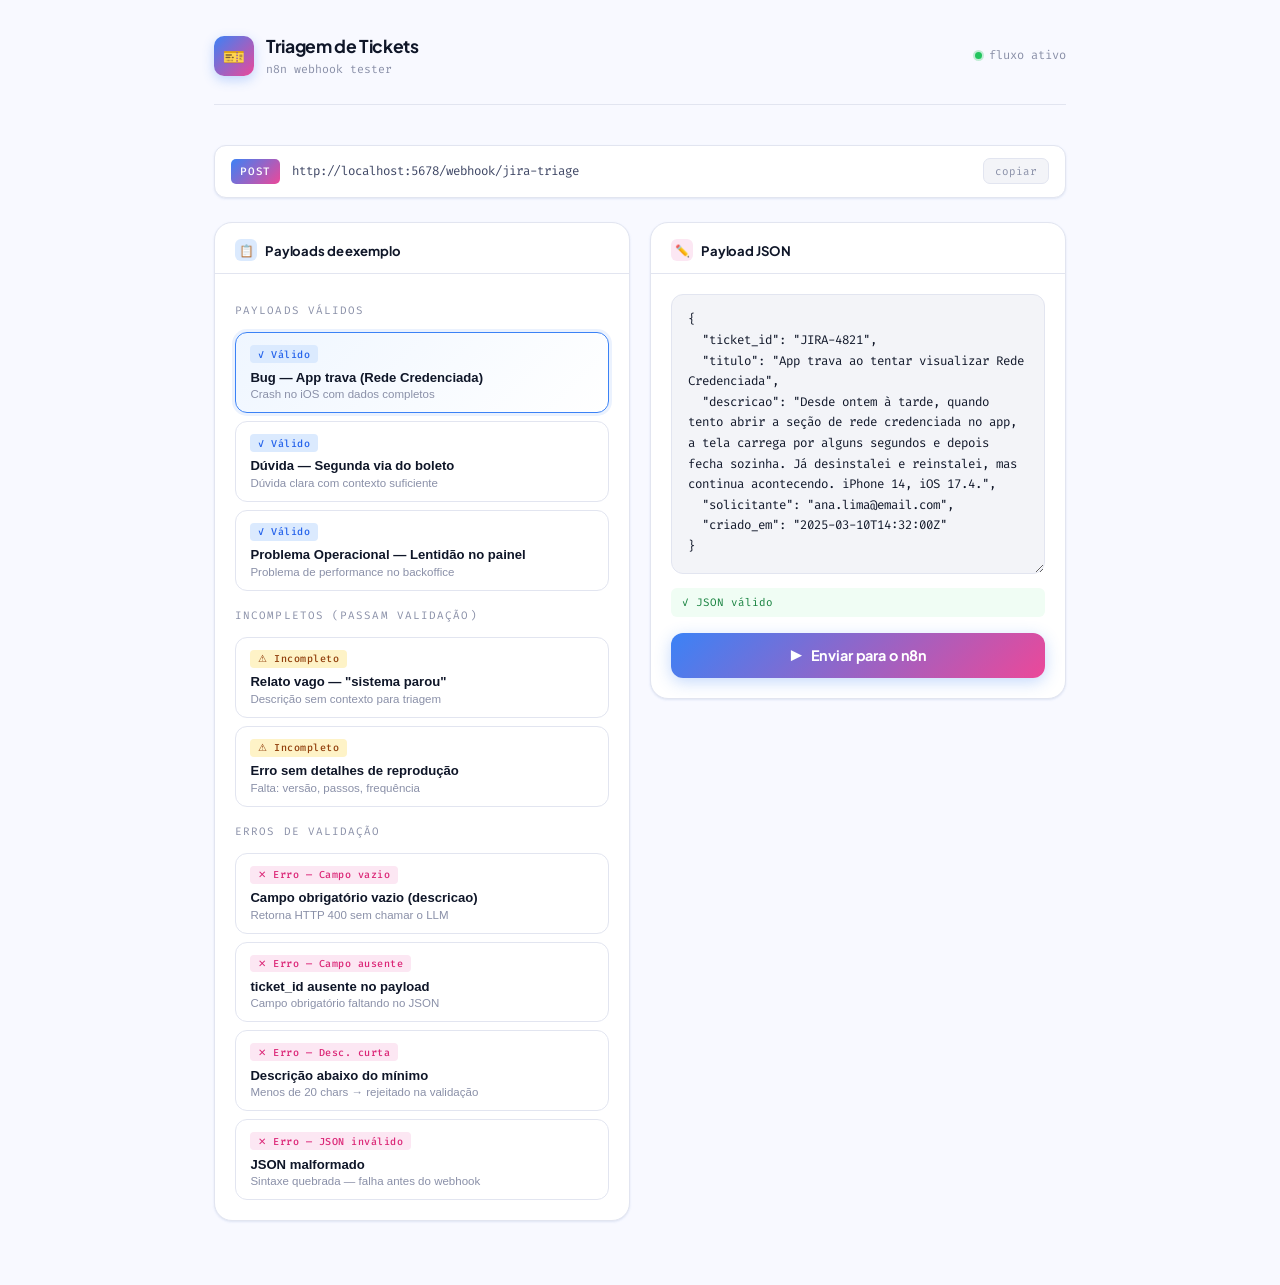
==== commit a229679a: "Adjusting codes and descriptions" ====
--- a/frontend/preview.html
+++ b/frontend/preview.html
@@ -1,489 +1,1265 @@
 <!DOCTYPE html>
 <html lang="pt-BR">
 <head>
-  <meta charset="UTF-8" />
-  <meta name="viewport" content="width=device-width, initial-scale=1.0" />
-  <title>Preview — Triagem de Tickets</title>
-  <link rel="stylesheet" href="style.css" />
-  <style>
-    .preview-banner {
-      background: linear-gradient(90deg, var(--pink-900), var(--pink-700));
-      color: white;
-      text-align: center;
-      padding: 8px 24px;
-      font-size: 12px;
-      font-weight: 600;
-      letter-spacing: 0.05em;
-    }
-    .preview-link {
-      color: var(--pink-100);
-      text-decoration: underline;
-      cursor: pointer;
-    }
-  </style>
+  <meta charset="UTF-8">
+  <meta name="viewport" content="width=device-width, initial-scale=1.0">
+  <title>Triagem de Tickets · n8n Tester</title>
+<style>
+@import url('https://fonts.googleapis.com/css2?family=Plus+Jakarta+Sans:wght@400;500;600;700;800&family=Fira+Code:wght@400;500&display=swap');
+
+/* ─── TOKENS ─── */
+:root {
+  --blue-50: #eff6ff;
+  --blue-100: #dbeafe;
+  --blue-200: #bfdbfe;
+  --blue-400: #60a5fa;
+  --blue-500: #3b82f6;
+  --blue-600: #2563eb;
+  --blue-700: #1d4ed8;
+
+  --pink-50: #fdf2f8;
+  --pink-100: #fce7f3;
+  --pink-200: #fbcfe8;
+  --pink-400: #f472b6;
+  --pink-500: #ec4899;
+  --pink-600: #db2777;
+
+  --bg: #f8f9ff;
+  --surface: #ffffff;
+  --surface2: #f3f4f8;
+  --border: #e2e5f0;
+  --border-strong: #c7cde3;
+  --text: #0f1628;
+  --text-2: #3d4563;
+  --text-muted: #8a90a8;
+
+  --gradient: linear-gradient(135deg, var(--blue-500), var(--pink-500));
+  --gradient-soft: linear-gradient(135deg, #eff6ff, #fdf2f8);
+
+  --radius: 12px;
+  --radius-lg: 18px;
+  --shadow-sm: 0 1px 3px rgba(37, 99, 235, 0.08), 0 1px 2px rgba(0,0,0,0.04);
+  --shadow: 0 4px 16px rgba(37, 99, 235, 0.10), 0 1px 4px rgba(0,0,0,0.06);
+  --shadow-lg: 0 12px 40px rgba(37, 99, 235, 0.14), 0 2px 8px rgba(0,0,0,0.06);
+
+  --sans: 'Plus Jakarta Sans', sans-serif;
+  --mono: 'Fira Code', monospace;
+}
+
+/* ─── RESET ─── */
+*, *::before, *::after { box-sizing: border-box; margin: 0; padding: 0; }
+
+body {
+  font-family: var(--sans);
+  background: var(--bg);
+  color: var(--text);
+  min-height: 100vh;
+  font-size: 15px;
+  line-height: 1.6;
+}
+
+/* ─── LAYOUT ─── */
+.app {
+  max-width: 900px;
+  margin: 0 auto;
+  padding: 2rem 1.5rem 4rem;
+}
+
+/* ─── HEADER ─── */
+.header {
+  display: flex;
+  align-items: center;
+  justify-content: space-between;
+  margin-bottom: 2.5rem;
+  padding-bottom: 1.5rem;
+  border-bottom: 1px solid var(--border);
+}
+
+.header-brand {
+  display: flex;
+  align-items: center;
+  gap: 0.75rem;
+}
+
+.header-icon {
+  width: 40px;
+  height: 40px;
+  border-radius: 10px;
+  background: var(--gradient);
+  display: flex;
+  align-items: center;
+  justify-content: center;
+  font-size: 1.1rem;
+  box-shadow: 0 4px 12px rgba(59, 130, 246, 0.3);
+}
+
+.header-title {
+  font-size: 1.1rem;
+  font-weight: 700;
+  color: var(--text);
+  letter-spacing: -0.02em;
+}
+
+.header-sub {
+  font-size: 0.72rem;
+  color: var(--text-muted);
+  font-family: var(--mono);
+  margin-top: 1px;
+}
+
+.status-dot {
+  display: flex;
+  align-items: center;
+  gap: 0.45rem;
+  font-size: 0.75rem;
+  color: var(--text-muted);
+  font-family: var(--mono);
+}
+
+.status-dot::before {
+  content: '';
+  width: 7px; height: 7px;
+  border-radius: 50%;
+  background: #22c55e;
+  box-shadow: 0 0 0 2px rgba(34, 197, 94, 0.25);
+  animation: pulse 2s ease infinite;
+}
+
+@keyframes pulse {
+  0%, 100% { opacity: 1; }
+  50% { opacity: 0.5; }
+}
+
+/* ─── WEBHOOK URL BAR ─── */
+.webhook-bar {
+  background: var(--surface);
+  border: 1px solid var(--border);
+  border-radius: var(--radius);
+  padding: 0.8rem 1rem;
+  display: flex;
+  align-items: center;
+  gap: 0.75rem;
+  margin-bottom: 1.5rem;
+  box-shadow: var(--shadow-sm);
+}
+
+.webhook-method {
+  background: var(--gradient);
+  color: white;
+  font-family: var(--mono);
+  font-size: 0.68rem;
+  font-weight: 500;
+  padding: 0.22rem 0.55rem;
+  border-radius: 5px;
+  letter-spacing: 0.08em;
+  flex-shrink: 0;
+}
+
+.webhook-url-input {
+  flex: 1;
+  border: none;
+  background: transparent;
+  font-family: var(--mono);
+  font-size: 0.78rem;
+  color: var(--text-2);
+  outline: none;
+  min-width: 0;
+}
+
+.webhook-url-input::placeholder { color: var(--text-muted); }
+
+.webhook-copy-btn {
+  border: 1px solid var(--border);
+  background: var(--surface2);
+  border-radius: 7px;
+  padding: 0.28rem 0.7rem;
+  font-family: var(--mono);
+  font-size: 0.68rem;
+  color: var(--text-muted);
+  cursor: pointer;
+  transition: all 0.18s;
+  flex-shrink: 0;
+}
+
+.webhook-copy-btn:hover {
+  border-color: var(--blue-400);
+  color: var(--blue-600);
+  background: var(--blue-50);
+}
+
+/* ─── MAIN GRID ─── */
+.main-grid {
+  display: grid;
+  grid-template-columns: 1fr 1fr;
+  gap: 1.25rem;
+  align-items: start;
+}
+
+@media (max-width: 700px) {
+  .main-grid { grid-template-columns: 1fr; }
+}
+
+/* ─── CARDS ─── */
+.card {
+  background: var(--surface);
+  border: 1px solid var(--border);
+  border-radius: var(--radius-lg);
+  box-shadow: var(--shadow-sm);
+  overflow: hidden;
+}
+
+.card-header {
+  padding: 1rem 1.25rem 0.75rem;
+  border-bottom: 1px solid var(--border);
+  display: flex;
+  align-items: center;
+  justify-content: space-between;
+}
+
+.card-title {
+  font-size: 0.82rem;
+  font-weight: 700;
+  color: var(--text);
+  display: flex;
+  align-items: center;
+  gap: 0.5rem;
+  letter-spacing: -0.01em;
+}
+
+.card-title-icon {
+  width: 22px; height: 22px;
+  border-radius: 6px;
+  display: flex; align-items: center; justify-content: center;
+  font-size: 0.75rem;
+}
+
+.icon-blue { background: var(--blue-100); }
+.icon-pink { background: var(--pink-100); }
+.icon-gray { background: var(--surface2); }
+
+.card-body { padding: 1.25rem; }
+
+/* ─── PRESET SELECTOR ─── */
+.preset-grid {
+  display: flex;
+  flex-direction: column;
+  gap: 0.5rem;
+}
+
+.preset-item {
+  border: 1.5px solid var(--border);
+  border-radius: var(--radius);
+  padding: 0.75rem 0.9rem;
+  cursor: pointer;
+  transition: all 0.18s ease;
+  background: var(--surface);
+  text-align: left;
+  width: 100%;
+}
+
+.preset-item:hover {
+  border-color: var(--blue-400);
+  background: var(--blue-50);
+  transform: translateX(3px);
+}
+
+.preset-item.active {
+  border-color: var(--blue-500);
+  background: linear-gradient(135deg, var(--blue-50), #fff);
+  box-shadow: 0 0 0 3px rgba(59, 130, 246, 0.1);
+}
+
+.preset-item.preset-error {
+  border-color: var(--border);
+}
+
+.preset-item.preset-error:hover {
+  border-color: var(--pink-400);
+  background: var(--pink-50);
+}
+
+.preset-item.preset-error.active {
+  border-color: var(--pink-500);
+  background: linear-gradient(135deg, var(--pink-50), #fff);
+  box-shadow: 0 0 0 3px rgba(236, 72, 153, 0.1);
+}
+
+.preset-badge {
+  display: inline-flex;
+  align-items: center;
+  gap: 0.3rem;
+  font-size: 0.63rem;
+  font-family: var(--mono);
+  font-weight: 500;
+  padding: 0.15rem 0.5rem;
+  border-radius: 4px;
+  margin-bottom: 0.35rem;
+  letter-spacing: 0.05em;
+}
+
+.badge-ok { background: var(--blue-100); color: var(--blue-600); }
+.badge-warn { background: #fef3c7; color: #92400e; }
+.badge-err { background: var(--pink-100); color: var(--pink-600); }
+
+.preset-name {
+  font-size: 0.82rem;
+  font-weight: 600;
+  color: var(--text);
+  line-height: 1.3;
+  display: block;
+}
+
+.preset-desc {
+  font-size: 0.72rem;
+  color: var(--text-muted);
+  margin-top: 0.15rem;
+  display: block;
+}
+
+.preset-section-label {
+  font-size: 0.68rem;
+  font-family: var(--mono);
+  letter-spacing: 0.1em;
+  text-transform: uppercase;
+  color: var(--text-muted);
+  padding: 0.5rem 0 0.3rem;
+  display: block;
+}
+
+/* ─── PAYLOAD EDITOR ─── */
+.payload-editor-wrap {
+  position: relative;
+}
+
+.payload-textarea {
+  width: 100%;
+  font-family: var(--mono);
+  font-size: 0.78rem;
+  line-height: 1.65;
+  color: var(--text);
+  background: var(--surface2);
+  border: 1.5px solid var(--border);
+  border-radius: var(--radius);
+  padding: 0.9rem 1rem;
+  resize: vertical;
+  min-height: 280px;
+  outline: none;
+  transition: border-color 0.18s;
+  tab-size: 2;
+}
+
+.payload-textarea:focus {
+  border-color: var(--blue-400);
+  background: #fafbff;
+}
+
+.payload-textarea.has-error {
+  border-color: var(--pink-400);
+  background: #fff8fb;
+}
+
+.json-validation {
+  display: flex;
+  align-items: center;
+  gap: 0.4rem;
+  font-family: var(--mono);
+  font-size: 0.68rem;
+  margin-top: 0.5rem;
+  padding: 0.35rem 0.7rem;
+  border-radius: 6px;
+  transition: all 0.2s;
+}
+
+.json-validation.valid { background: #f0fdf4; color: #15803d; }
+.json-validation.invalid { background: var(--pink-50); color: var(--pink-600); }
+.json-validation.neutral { background: var(--surface2); color: var(--text-muted); }
+
+/* ─── SEND BUTTON ─── */
+.send-btn {
+  width: 100%;
+  margin-top: 1rem;
+  padding: 0.85rem 1.5rem;
+  background: var(--gradient);
+  border: none;
+  border-radius: var(--radius);
+  color: white;
+  font-family: var(--sans);
+  font-size: 0.9rem;
+  font-weight: 700;
+  cursor: pointer;
+  transition: all 0.2s ease;
+  display: flex;
+  align-items: center;
+  justify-content: center;
+  gap: 0.5rem;
+  letter-spacing: -0.01em;
+  box-shadow: 0 4px 16px rgba(59, 130, 246, 0.3);
+}
+
+.send-btn:hover:not(:disabled) {
+  transform: translateY(-1px);
+  box-shadow: 0 8px 24px rgba(59, 130, 246, 0.35);
+}
+
+.send-btn:active:not(:disabled) {
+  transform: translateY(0);
+}
+
+.send-btn:disabled {
+  opacity: 0.6;
+  cursor: not-allowed;
+}
+
+.send-btn .spinner {
+  width: 16px; height: 16px;
+  border: 2px solid rgba(255,255,255,0.4);
+  border-top-color: white;
+  border-radius: 50%;
+  animation: spin 0.7s linear infinite;
+}
+
+@keyframes spin { to { transform: rotate(360deg); } }
+
+/* ─── RESPONSE PANEL ─── */
+.response-panel {
+  grid-column: 1 / -1;
+  display: none;
+}
+
+.response-panel.visible {
+  display: block;
+  animation: slideDown 0.3s ease;
+}
+
+@keyframes slideDown {
+  from { opacity: 0; transform: translateY(-8px); }
+  to { opacity: 1; transform: translateY(0); }
+}
+
+/* ─── STATUS BAR ─── */
+.status-bar {
+  display: flex;
+  align-items: center;
+  gap: 0.75rem;
+  padding: 0.85rem 1.25rem;
+  border-radius: var(--radius);
+  margin-bottom: 1rem;
+  font-weight: 600;
+  font-size: 0.85rem;
+}
+
+.status-bar.success {
+  background: linear-gradient(135deg, #f0fdf4, #ecfdf5);
+  border: 1px solid #86efac;
+  color: #15803d;
+}
+
+.status-bar.error {
+  background: linear-gradient(135deg, var(--pink-50), #fff);
+  border: 1px solid var(--pink-200);
+  color: var(--pink-600);
+}
+
+.status-bar.warning {
+  background: linear-gradient(135deg, #fffbeb, #fefce8);
+  border: 1px solid #fde68a;
+  color: #92400e;
+}
+
+.status-bar.loading {
+  background: linear-gradient(135deg, var(--blue-50), #fff);
+  border: 1px solid var(--blue-200);
+  color: var(--blue-600);
+}
+
+.status-code {
+  margin-left: auto;
+  font-family: var(--mono);
+  font-size: 0.72rem;
+  opacity: 0.7;
+}
+
+/* ─── RESULT GRID ─── */
+.result-content {
+  display: grid;
+  grid-template-columns: 1fr 1fr;
+  gap: 1rem;
+}
+
+@media (max-width: 600px) {
+  .result-content { grid-template-columns: 1fr; }
+}
+
+.result-fields {
+  background: var(--surface);
+  border: 1px solid var(--border);
+  border-radius: var(--radius);
+  overflow: hidden;
+}
+
+.result-field {
+  display: flex;
+  justify-content: space-between;
+  align-items: center;
+  padding: 0.65rem 1rem;
+  border-bottom: 1px solid var(--border);
+  gap: 0.75rem;
+}
+
+.result-field:last-child { border-bottom: none; }
+
+.result-field-key {
+  font-family: var(--mono);
+  font-size: 0.7rem;
+  color: var(--text-muted);
+  letter-spacing: 0.05em;
+  flex-shrink: 0;
+}
+
+.result-field-val {
+  font-size: 0.82rem;
+  font-weight: 600;
+  color: var(--text);
+  text-align: right;
+}
+
+/* ─── CHIPS / BADGES ─── */
+.chip {
+  display: inline-flex;
+  align-items: center;
+  gap: 0.3rem;
+  padding: 0.2rem 0.65rem;
+  border-radius: 99px;
+  font-size: 0.72rem;
+  font-weight: 600;
+  font-family: var(--mono);
+}
+
+.chip-bug { background: #fef2f2; color: #dc2626; }
+.chip-duvida { background: var(--blue-100); color: var(--blue-700); }
+.chip-operacional { background: #fff7ed; color: #c2410c; }
+.chip-alta { background: #fef2f2; color: #dc2626; }
+.chip-media { background: #fefce8; color: #a16207; }
+.chip-baixa { background: #f0fdf4; color: #15803d; }
+.chip-eng { background: #f5f3ff; color: #7c3aed; }
+.chip-prod { background: var(--blue-100); color: var(--blue-700); }
+.chip-ops { background: #fff7ed; color: #c2410c; }
+
+/* ─── RAW JSON RESPONSE ─── */
+.raw-response {
+  background: var(--surface);
+  border: 1px solid var(--border);
+  border-radius: var(--radius);
+  overflow: hidden;
+}
+
+.raw-response-header {
+  padding: 0.6rem 1rem;
+  border-bottom: 1px solid var(--border);
+  display: flex;
+  align-items: center;
+  justify-content: space-between;
+  background: var(--surface2);
+}
+
+.raw-label {
+  font-family: var(--mono);
+  font-size: 0.65rem;
+  color: var(--text-muted);
+  letter-spacing: 0.1em;
+  text-transform: uppercase;
+}
+
+.raw-copy {
+  font-family: var(--mono);
+  font-size: 0.65rem;
+  background: none;
+  border: 1px solid var(--border);
+  border-radius: 4px;
+  color: var(--text-muted);
+  padding: 0.15rem 0.5rem;
+  cursor: pointer;
+  transition: all 0.18s;
+}
+
+.raw-copy:hover { border-color: var(--blue-400); color: var(--blue-600); }
+
+.raw-pre {
+  padding: 0.9rem 1rem;
+  font-family: var(--mono);
+  font-size: 0.75rem;
+  line-height: 1.65;
+  color: var(--text-2);
+  overflow-x: auto;
+  white-space: pre;
+  max-height: 200px;
+  overflow-y: auto;
+}
+
+/* ─── ERROR / INCOMPLETE DETAIL ─── */
+.detail-box {
+  background: var(--surface);
+  border: 1px solid var(--border);
+  border-radius: var(--radius);
+  padding: 1rem 1.1rem;
+}
+
+.detail-box.error-box { border-color: var(--pink-200); background: var(--pink-50); }
+.detail-box.warn-box { border-color: #fde68a; background: #fffbeb; }
+
+.detail-title {
+  font-size: 0.78rem;
+  font-weight: 700;
+  margin-bottom: 0.4rem;
+  display: flex;
+  align-items: center;
+  gap: 0.4rem;
+}
+
+.detail-msg {
+  font-family: var(--mono);
+  font-size: 0.73rem;
+  color: var(--text-2);
+  line-height: 1.55;
+}
+
+/* ─── HISTORY ─── */
+.history-section {
+  margin-top: 1.5rem;
+}
+
+.history-title {
+  font-size: 0.72rem;
+  font-family: var(--mono);
+  letter-spacing: 0.1em;
+  text-transform: uppercase;
+  color: var(--text-muted);
+  margin-bottom: 0.6rem;
+}
+
+.history-list {
+  display: flex;
+  flex-direction: column;
+  gap: 0.4rem;
+  max-height: 160px;
+  overflow-y: auto;
+}
+
+.history-item {
+  display: flex;
+  align-items: center;
+  gap: 0.75rem;
+  padding: 0.5rem 0.75rem;
+  background: var(--surface);
+  border: 1px solid var(--border);
+  border-radius: 8px;
+  font-size: 0.75rem;
+  cursor: pointer;
+  transition: all 0.15s;
+}
+
+.history-item:hover {
+  border-color: var(--blue-300);
+  background: var(--blue-50);
+}
+
+.history-status {
+  width: 7px; height: 7px;
+  border-radius: 50%;
+  flex-shrink: 0;
+}
+
+.hs-ok { background: #22c55e; }
+.hs-err { background: var(--pink-500); }
+.hs-warn { background: #f59e0b; }
+
+.history-id { font-family: var(--mono); color: var(--text-muted); flex-shrink: 0; }
+.history-title-text { color: var(--text-2); flex: 1; overflow: hidden; text-overflow: ellipsis; white-space: nowrap; }
+.history-time { font-family: var(--mono); font-size: 0.65rem; color: var(--text-muted); flex-shrink: 0; }
+
+/* ─── SCROLLBAR ─── */
+::-webkit-scrollbar { width: 5px; height: 5px; }
+::-webkit-scrollbar-track { background: transparent; }
+::-webkit-scrollbar-thumb { background: var(--border-strong); border-radius: 99px; }
+</style>
 </head>
 <body>
-
-  <div class="preview-banner">
-    MODO PREVIEW — Respostas simuladas. Para usar com o n8n real, abra
-    <a href="index.html" class="preview-link">index.html</a>
-  </div>
-
-  <!-- TOPBAR -->
-  <header class="topbar">
-    <div class="topbar-brand">
-      <div class="topbar-logo">
-        <svg viewBox="0 0 16 16" fill="none">
-          <rect x="2" y="2" width="5" height="5" rx="1" fill="white"/>
-          <rect x="9" y="2" width="5" height="5" rx="1" fill="rgba(255,255,255,0.5)"/>
-          <rect x="2" y="9" width="5" height="5" rx="1" fill="rgba(255,255,255,0.5)"/>
-          <rect x="9" y="9" width="5" height="5" rx="1" fill="white"/>
-        </svg>
+  <div class="app">
+    <header class="header">
+      <div class="header-brand">
+        <div class="header-icon">🎫</div>
+        <div>
+          <div class="header-title">Triagem de Tickets</div>
+          <div class="header-sub">n8n webhook tester</div>
+        </div>
+      </div>
+      <div class="status-dot">fluxo ativo</div>
+    </header>
+    <div class="webhook-bar">
+      <span class="webhook-method">POST</span>
+      <input class="webhook-url-input" id="webhook-url" type="url" placeholder="http://localhost:5678/webhook/jira-triage" value="http://localhost:5678/webhook/jira-triage" spellcheck="false">
+      <button class="webhook-copy-btn" id="copy-url-btn" onclick="copyWebhookUrl()">copiar</button>
+    </div>
+    <div class="main-grid">
+      <div class="card">
+        <div class="card-header">
+          <div class="card-title">
+            <div class="card-title-icon icon-blue">📋</div>
+            Payloads de exemplo
+          </div>
+        </div>
+        <div class="card-body">
+          <div class="preset-grid" id="preset-list"></div>
+        </div>
       </div>
       <div>
-        <div class="topbar-title">Triagem Automática de Tickets</div>
-        <div class="topbar-subtitle">Powered by Gemini · n8n Workflow · Preview Mode</div>
-      </div>
-    </div>
-    <div class="topbar-right">
-      <div class="webhook-status">
-        <span class="webhook-dot"></span>
-        <span>Preview ativo</span>
-      </div>
-    </div>
-  </header>
-
-  <main class="app-layout">
-
-    <!-- PRESETS -->
-    <section class="presets-section">
-      <div class="section-header">
-        <span class="section-label">Casos de Teste</span>
-        <span class="section-count">16 casos</span>
-      </div>
-      <div id="presets-grid" class="presets-grid"></div>
-    </section>
-
-    <!-- FORM -->
-    <section class="form-section">
-      <div class="card form-card">
-        <div class="form-title-bar">
-          <div class="form-icon">
-            <svg viewBox="0 0 24 24" fill="none" stroke="currentColor" stroke-width="2">
-              <path d="M14 2H6a2 2 0 0 0-2 2v16a2 2 0 0 0 2 2h12a2 2 0 0 0 2-2V8z"/>
-              <polyline points="14 2 14 8 20 8"/>
-            </svg>
+        <div class="card" style="margin-bottom: 1rem;">
+          <div class="card-header">
+            <div class="card-title">
+              <div class="card-title-icon icon-pink">✏️</div>
+              Payload JSON
+            </div>
           </div>
-          <div class="form-title-text">
-            <h2>Criar Ticket</h2>
-            <p>Preencha os dados do chamado para triagem automática</p>
+          <div class="card-body">
+            <div class="payload-editor-wrap">
+              <textarea class="payload-textarea" id="payload-textarea" spellcheck="false" autocomplete="off" placeholder='{ "ticket_id": "JIRA-0001", ... }'></textarea>
+              <div class="json-validation neutral" id="json-indicator">— editor vazio</div>
+            </div>
+            <button class="send-btn" id="send-btn" onclick="sendRequest()">
+              <span>▶</span> Enviar para o n8n
+            </button>
           </div>
         </div>
-        <div class="ticket-id-bar">
-          <span class="ticket-id-label">Ticket ID</span>
-          <span class="ticket-id-value" id="ticket-id-display">JIRA-1017</span>
-        </div>
-        <div class="form-row">
-          <div class="form-group">
-            <label>Nome do Solicitante <span class="required">*</span></label>
-            <input type="text" id="field-nome" class="form-input" placeholder="Ex: João Silva" value="Ana Paula"/>
-            <span class="field-hint"></span>
-          </div>
-          <div class="form-group">
-            <label>Email do Solicitante <span class="required">*</span></label>
-            <input type="email" id="field-email" class="form-input" placeholder="Ex: joao@empresa.com" value="ana@empresa.com"/>
-            <span class="field-hint">Será usado como identificador do solicitante</span>
-          </div>
-        </div>
-        <div class="form-row">
-          <div class="form-group full-width">
-            <label>Título do Ticket <span class="required">*</span></label>
-            <input type="text" id="field-titulo" class="form-input" placeholder="Ex: App trava ao abrir tela de pagamento" value="Sistema fora do ar"/>
-            <span class="field-hint"></span>
-          </div>
-        </div>
-        <div class="form-row">
-          <div class="form-group full-width">
-            <label>Descrição</label>
-            <textarea id="field-descricao" class="form-textarea" rows="5">Nenhum usuário consegue acessar o sistema desde hoje cedo. Total indisponibilidade.</textarea>
-            <span class="field-hint" style="color:var(--success)">83 caracteres</span>
-          </div>
-        </div>
-        <div class="submit-row">
-          <button class="btn-primary" id="submit-btn" onclick="handleSubmitPreview()">
-            <div class="sending-spinner" id="btn-spinner"></div>
-            <svg id="btn-icon" width="14" height="14" viewBox="0 0 24 24" fill="none" stroke="currentColor" stroke-width="2.5">
-              <line x1="22" y1="2" x2="11" y2="13"/><polygon points="22 2 15 22 11 13 2 9 22 2"/>
-            </svg>
-            <span id="btn-text">Enviar Ticket</span>
-          </button>
-          <button class="btn-secondary" onclick="resetForm()">Limpar</button>
+        <div id="history-section" style="display:none">
+          <div class="history-title">Histórico de envios</div>
+          <div class="history-list" id="history-list"></div>
         </div>
       </div>
-    </section>
-
-    <!-- RESPONSE (pre-filled for preview) -->
-    <section class="response-section">
-      <div class="card response-card">
-        <div class="section-header" style="margin-bottom:16px;">
-          <span class="section-label">Retorno do Webhook</span>
-          <div style="display:flex;align-items:center;gap:8px;">
-            <span class="response-time" id="response-time">312ms</span>
-            <span class="response-status-pill status-200" id="response-status-pill"><span>●</span> HTTP 200</span>
-          </div>
-        </div>
-        <div class="response-empty" id="response-empty" style="display:none;"></div>
-        <div class="response-content" id="response-content" style="display:flex;">
-          <div class="response-classification" style="display:grid;">
-            <div class="class-item">
-              <div class="class-item-label">Tipo</div>
-              <div class="class-item-value" id="class-tipo">Bug</div>
-            </div>
-            <div class="class-item">
-              <div class="class-item-label">Severidade</div>
-              <div class="class-item-value" id="class-severidade">Alta</div>
-            </div>
-            <div class="class-item">
-              <div class="class-item-label">Time</div>
-              <div class="class-item-value" id="class-time">Engenharia</div>
-            </div>
-          </div>
-          <div class="response-json-box">
-            <pre id="response-json"><span class="json-key">"status"</span>: <span class="json-string">"sucesso"</span>,
-<span class="json-key">"ticket_id"</span>: <span class="json-string">"JIRA-1017"</span>,
-<span class="json-key">"tipo"</span>: <span class="json-string">"Bug"</span>,
-<span class="json-key">"severidade"</span>: <span class="json-string">"Alta"</span>,
-<span class="json-key">"time_responsavel"</span>: <span class="json-string">"Engenharia"</span></pre>
-          </div>
-        </div>
-      </div>
-    </section>
-
-    <!-- HISTORY (pre-filled for preview) -->
-    <section class="history-section">
-      <div class="card history-card">
-        <div class="section-header">
-          <span class="section-label">Histórico de Envios</span>
-          <span class="section-count" id="history-count">3</span>
-        </div>
-        <div id="history-table-container">
-          <table class="history-table">
-            <thead>
-              <tr>
-                <th>Ticket ID</th>
-                <th>Título</th>
-                <th>Solicitante</th>
-                <th>Descrição</th>
-                <th>Status</th>
-                <th>Horário</th>
-                <th>Ações</th>
-              </tr>
-            </thead>
-            <tbody>
-              <tr>
-                <td><span class="history-ticket-id">JIRA-1016</span></td>
-                <td><span class="history-title">Sistema fora do ar</span></td>
-                <td style="font-size:11px;color:var(--text-secondary)">user15@email.com</td>
-                <td><span class="history-desc">Nenhum usuário consegue acessar...</span></td>
-                <td><span class="status-badge sucesso">sucesso</span></td>
-                <td><span class="history-time">14:32:01</span></td>
-                <td>
-                  <div class="action-buttons">
-                    <button class="btn-edit">
-                      <svg width="10" height="10" viewBox="0 0 24 24" fill="none" stroke="currentColor" stroke-width="2.5"><path d="M11 4H4a2 2 0 0 0-2 2v14a2 2 0 0 0 2 2h14a2 2 0 0 0 2-2v-7"/><path d="M18.5 2.5a2.121 2.121 0 0 1 3 3L12 15l-4 1 1-4 9.5-9.5z"/></svg>
-                      Editar
-                    </button>
-                    <button class="btn-resend">
-                      <svg width="10" height="10" viewBox="0 0 24 24" fill="none" stroke="currentColor" stroke-width="2.5"><polyline points="23 4 23 10 17 10"/><path d="M20.49 15a9 9 0 1 1-2.12-9.36L23 10"/></svg>
-                      Reenviar
-                    </button>
-                  </div>
-                </td>
-              </tr>
-              <tr>
-                <td><span class="history-ticket-id">JIRA-1015</span></td>
-                <td><span class="history-title">App trava na tela de pagamento</span></td>
-                <td style="font-size:11px;color:var(--text-secondary)">user1@email.com</td>
-                <td><span class="history-desc">Ao tentar abrir a tela de pagamento...</span></td>
-                <td><span class="status-badge sucesso">sucesso</span></td>
-                <td><span class="history-time">14:28:44</span></td>
-                <td>
-                  <div class="action-buttons">
-                    <button class="btn-edit">Editar</button>
-                    <button class="btn-resend">Reenviar</button>
-                  </div>
-                </td>
-              </tr>
-              <tr>
-                <td><span class="history-ticket-id">JIRA-1014</span></td>
-                <td><span class="history-title">Erro no app</span></td>
-                <td style="font-size:11px;color:var(--text-secondary)">user4@email.com</td>
-                <td><span class="history-desc">Não funciona</span></td>
-                <td><span class="status-badge erro">erro</span></td>
-                <td><span class="history-time">14:21:10</span></td>
-                <td>
-                  <div class="action-buttons">
-                    <button class="btn-edit">Editar</button>
-                    <button class="btn-resend">Reenviar</button>
-                  </div>
-                </td>
-              </tr>
-            </tbody>
-          </table>
-        </div>
-      </div>
-    </section>
-
-  </main>
-
-  <div class="loading-overlay" id="loading-overlay" style="display:none;">
-    <div class="loading-card">
-      <div class="loading-spinner-large"></div>
-      <div>
-        <div class="loading-text">Simulando resposta...</div>
-        <div class="loading-sub">Modo preview ativo</div>
-      </div>
+      <div class="response-panel" id="response-panel"></div>
     </div>
   </div>
-
-  <div class="toast-container" id="toast-container"></div>
-
-  <div class="modal-overlay" id="modal-overlay">
-    <div class="modal-card">
-      <div class="modal-header">
-        <span class="modal-title">Editar e Reenviar Ticket</span>
-        <button class="modal-close" onclick="closeModal()">
-          <svg width="16" height="16" viewBox="0 0 24 24" fill="none" stroke="currentColor" stroke-width="2.5">
-            <line x1="18" y1="6" x2="6" y2="18"/><line x1="6" y1="6" x2="18" y2="18"/>
-          </svg>
-        </button>
+<script>
+// ═══════════════════════════════════════════════
+// PRESETS — payloads de entrada
+// ═══════════════════════════════════════════════
+const PRESETS = [
+  // ── VÁLIDOS ──
+  {
+    id: 'bug-app',
+    badge: 'ok',
+    badgeLabel: '✓ Válido',
+    name: 'Bug — App trava (Rede Credenciada)',
+    desc: 'Crash no iOS com dados completos',
+    payload: {
+      ticket_id: 'JIRA-4821',
+      titulo: 'App trava ao tentar visualizar Rede Credenciada',
+      descricao: 'Desde ontem à tarde, quando tento abrir a seção de rede credenciada no app, a tela carrega por alguns segundos e depois fecha sozinha. Já desinstalei e reinstalei, mas continua acontecendo. iPhone 14, iOS 17.4.',
+      solicitante: 'ana.lima@email.com',
+      criado_em: '2025-03-10T14:32:00Z'
+    }
+  },
+  {
+    id: 'duvida-boleto',
+    badge: 'ok',
+    badgeLabel: '✓ Válido',
+    name: 'Dúvida — Segunda via do boleto',
+    desc: 'Dúvida clara com contexto suficiente',
+    payload: {
+      ticket_id: 'JIRA-4900',
+      titulo: 'Como emitir segunda via do boleto pelo app?',
+      descricao: 'Preciso pagar minha fatura mas não encontrei onde baixar a segunda via do boleto no aplicativo. Já tentei pelo menu principal, histórico de pagamentos e configurações de conta, mas a opção não aparece. Estou usando Android 13, app versão 4.2.1.',
+      solicitante: 'carlos.melo@email.com',
+      criado_em: '2025-03-11T09:15:00Z'
+    }
+  },
+  {
+    id: 'operacional-lentidao',
+    badge: 'ok',
+    badgeLabel: '✓ Válido',
+    name: 'Problema Operacional — Lentidão no painel',
+    desc: 'Problema de performance no backoffice',
+    payload: {
+      ticket_id: 'JIRA-5103',
+      titulo: 'Painel administrativo extremamente lento desde atualização',
+      descricao: 'Após a atualização do sistema realizada na sexta-feira (07/03), o painel administrativo está demorando mais de 40 segundos para carregar qualquer relatório. Antes da atualização carregava em menos de 3 segundos. Afeta todos os usuários do time de operações (7 pessoas). Já tentamos limpar cache e acessar de diferentes navegadores sem sucesso.',
+      solicitante: 'patricia.ops@alice.com.br',
+      criado_em: '2025-03-10T11:00:00Z'
+    }
+  },
+  // ── INCOMPLETOS (passam validação mas LLM retorna incompleto) ──
+  {
+    id: 'incompleto-vago',
+    badge: 'warn',
+    badgeLabel: '⚠ Incompleto',
+    name: 'Relato vago — "sistema parou"',
+    desc: 'Descrição sem contexto para triagem',
+    payload: {
+      ticket_id: 'JIRA-5001',
+      titulo: 'Sistema com problema',
+      descricao: 'O sistema parou de funcionar hoje de manhã. Por favor verificar.',
+      solicitante: 'joao.silva@email.com',
+      criado_em: '2025-03-10T08:00:00Z'
+    }
+  },
+  {
+    id: 'incompleto-sem-contexto',
+    badge: 'warn',
+    badgeLabel: '⚠ Incompleto',
+    name: 'Erro sem detalhes de reprodução',
+    desc: 'Falta: versão, passos, frequência',
+    payload: {
+      ticket_id: 'JIRA-5050',
+      titulo: 'Não consigo fazer login',
+      descricao: 'Não está funcionando o login. Dá um erro.',
+      solicitante: 'usuario@email.com',
+      criado_em: '2025-03-12T16:45:00Z'
+    }
+  },
+  // ── ERROS DE VALIDAÇÃO ──
+  {
+    id: 'erro-sem-descricao',
+    badge: 'err',
+    badgeLabel: '✕ Erro — Campo vazio',
+    name: 'Campo obrigatório vazio (descricao)',
+    desc: 'Retorna HTTP 400 sem chamar o LLM',
+    payload: {
+      ticket_id: 'JIRA-5200',
+      titulo: 'Erro no pagamento',
+      descricao: '',
+      solicitante: 'teste@email.com',
+      criado_em: '2025-03-10T10:00:00Z'
+    }
+  },
+  {
+    id: 'erro-sem-id',
+    badge: 'err',
+    badgeLabel: '✕ Erro — Campo ausente',
+    name: 'ticket_id ausente no payload',
+    desc: 'Campo obrigatório faltando no JSON',
+    payload: {
+      titulo: 'Bug no checkout',
+      descricao: 'Ao finalizar a compra o sistema retorna erro 500 sem mensagem de detalhe.',
+      solicitante: 'comprador@email.com',
+      criado_em: '2025-03-13T14:20:00Z'
+    }
+  },
+  {
+    id: 'erro-descricao-curta',
+    badge: 'err',
+    badgeLabel: '✕ Erro — Desc. curta',
+    name: 'Descrição abaixo do mínimo',
+    desc: 'Menos de 20 chars → rejeitado na validação',
+    payload: {
+      ticket_id: 'JIRA-5300',
+      titulo: 'Tela branca',
+      descricao: 'App bugado.',
+      solicitante: 'pedro@email.com',
+      criado_em: '2025-03-14T09:00:00Z'
+    }
+  },
+  {
+    id: 'erro-json-invalido',
+    badge: 'err',
+    badgeLabel: '✕ Erro — JSON inválido',
+    name: 'JSON malformado',
+    desc: 'Sintaxe quebrada — falha antes do webhook',
+    payload: '{ "ticket_id": "JIRA-9999", "titulo": "Teste, "descricao": "faltou fechar aspas }'
+  }
+];
+
+// ═══════════════════════════════════════════════
+// STATE
+// ═══════════════════════════════════════════════
+let activePreset = null;
+let requestHistory = [];
+
+// ═══════════════════════════════════════════════
+// INIT
+// ═══════════════════════════════════════════════
+document.addEventListener('DOMContentLoaded', () => {
+  buildPresets();
+  loadPreset('bug-app');
+
+  // Live JSON validation
+  document.getElementById('payload-textarea').addEventListener('input', validateJSON);
+});
+
+// ═══════════════════════════════════════════════
+// BUILD PRESET LIST
+// ═══════════════════════════════════════════════
+function buildPresets() {
+  const container = document.getElementById('preset-list');
+  const groups = {
+    ok:   { label: 'Payloads válidos', items: [] },
+    warn: { label: 'Incompletos (passam validação)', items: [] },
+    err:  { label: 'Erros de validação', items: [] }
+  };
+
+  PRESETS.forEach(p => groups[p.badge]?.items.push(p));
+
+  Object.entries(groups).forEach(([type, group]) => {
+    const label = document.createElement('span');
+    label.className = 'preset-section-label';
+    label.textContent = group.label;
+    container.appendChild(label);
+
+    group.items.forEach(p => {
+      const btn = document.createElement('button');
+      btn.className = `preset-item ${type === 'err' ? 'preset-error' : ''}`;
+      btn.dataset.presetId = p.id;
+      btn.innerHTML = `
+        <span class="preset-badge badge-${type === 'ok' ? 'ok' : type === 'warn' ? 'warn' : 'err'}">${p.badgeLabel}</span>
+        <span class="preset-name">${p.name}</span>
+        <span class="preset-desc">${p.desc}</span>
+      `;
+      btn.addEventListener('click', () => loadPreset(p.id));
+      container.appendChild(btn);
+    });
+  });
+}
+
+// ═══════════════════════════════════════════════
+// LOAD PRESET INTO EDITOR
+// ═══════════════════════════════════════════════
+function loadPreset(id) {
+  const preset = PRESETS.find(p => p.id === id);
+  if (!preset) return;
+
+  activePreset = id;
+
+  // Update active state
+  document.querySelectorAll('.preset-item').forEach(el => {
+    el.classList.toggle('active', el.dataset.presetId === id);
+  });
+
+  const textarea = document.getElementById('payload-textarea');
+  if (typeof preset.payload === 'string') {
+    textarea.value = preset.payload;
+  } else {
+    textarea.value = JSON.stringify(preset.payload, null, 2);
+  }
+
+  validateJSON();
+  clearResponse();
+}
+
+// ═══════════════════════════════════════════════
+// JSON VALIDATION
+// ═══════════════════════════════════════════════
+function validateJSON() {
+  const val = document.getElementById('payload-textarea').value.trim();
+  const indicator = document.getElementById('json-indicator');
+  const textarea = document.getElementById('payload-textarea');
+
+  if (!val) {
+    indicator.className = 'json-validation neutral';
+    indicator.textContent = '— editor vazio';
+    textarea.classList.remove('has-error');
+    return;
+  }
+
+  try {
+    JSON.parse(val);
+    indicator.className = 'json-validation valid';
+    indicator.textContent = '✓ JSON válido';
+    textarea.classList.remove('has-error');
+  } catch (e) {
+    indicator.className = 'json-validation invalid';
+    indicator.textContent = `✕ JSON inválido — ${e.message.split('\n')[0]}`;
+    textarea.classList.add('has-error');
+  }
+}
+
+// ═══════════════════════════════════════════════
+// COPY WEBHOOK URL
+// ═══════════════════════════════════════════════
+function copyWebhookUrl() {
+  const url = document.getElementById('webhook-url').value;
+  navigator.clipboard.writeText(url).then(() => {
+    const btn = document.getElementById('copy-url-btn');
+    btn.textContent = 'copiado!';
+    setTimeout(() => btn.textContent = 'copiar', 1500);
+  });
+}
+
+// ═══════════════════════════════════════════════
+// SEND REQUEST
+// ═══════════════════════════════════════════════
+async function sendRequest() {
+  const rawPayload = document.getElementById('payload-textarea').value.trim();
+  const webhookUrl = document.getElementById('webhook-url').value.trim();
+  const btn = document.getElementById('send-btn');
+
+  // Validate JSON first
+  let parsedPayload;
+  try {
+    parsedPayload = JSON.parse(rawPayload);
+  } catch (e) {
+    showClientError('JSON inválido', `O payload não é um JSON válido e não pode ser enviado.\n${e.message}`);
+    return;
+  }
+
+  if (!webhookUrl) {
+    showClientError('URL do webhook vazia', 'Informe a URL do webhook do n8n antes de enviar.');
+    return;
+  }
+
+  // Loading state
+  btn.disabled = true;
+  btn.innerHTML = '<span class="spinner"></span> Enviando...';
+  showLoading();
+
+  const startTime = Date.now();
+
+  try {
+    const response = await fetch(webhookUrl, {
+      method: 'POST',
+      headers: { 'Content-Type': 'application/json' },
+      body: JSON.stringify(parsedPayload)
+    });
+
+    const elapsed = Date.now() - startTime;
+    let responseData;
+
+    try {
+      responseData = await response.json();
+    } catch {
+      responseData = { error: 'Resposta não é JSON válido' };
+    }
+
+    addToHistory(parsedPayload, response.status, responseData);
+    showResponse(response.status, responseData, elapsed, parsedPayload);
+
+  } catch (err) {
+    const elapsed = Date.now() - startTime;
+    const isNetworkErr = err.name === 'TypeError' && err.message.includes('fetch');
+    showNetworkError(
+      isNetworkErr
+        ? 'Não foi possível conectar ao webhook. Verifique se o n8n está rodando e a URL está correta.'
+        : err.message,
+      elapsed
+    );
+  } finally {
+    btn.disabled = false;
+    btn.innerHTML = '<span>▶</span> Enviar para o n8n';
+  }
+}
+
+// ═══════════════════════════════════════════════
+// SHOW RESPONSE
+// ═══════════════════════════════════════════════
+function showLoading() {
+  const panel = document.getElementById('response-panel');
+  panel.className = 'response-panel visible card';
+  panel.innerHTML = `
+    <div class="card-body">
+      <div class="status-bar loading">
+        <span class="spinner" style="width:14px;height:14px;border-width:2px"></span>
+        Aguardando resposta do n8n...
       </div>
-      <div class="modal-form">
-        <div class="form-group">
-          <label>Ticket ID</label>
-          <input type="text" id="modal-ticket-id" class="form-input"/>
+    </div>`;
+}
+
+function clearResponse() {
+  const panel = document.getElementById('response-panel');
+  panel.className = 'response-panel';
+  panel.innerHTML = '';
+}
+
+function showClientError(title, msg) {
+  const panel = document.getElementById('response-panel');
+  panel.className = 'response-panel visible card';
+  panel.innerHTML = `
+    <div class="card-body">
+      <div class="status-bar error">
+        <span>✕</span> ${title}
+      </div>
+      <div class="detail-box error-box">
+        <div class="detail-title">Erro no cliente</div>
+        <div class="detail-msg">${msg}</div>
+      </div>
+    </div>`;
+}
+
+function showNetworkError(msg, elapsed) {
+  const panel = document.getElementById('response-panel');
+  panel.className = 'response-panel visible card';
+  panel.innerHTML = `
+    <div class="card-body">
+      <div class="status-bar error">
+        <span>✕</span> Falha de conexão
+        <span class="status-code">${elapsed}ms</span>
+      </div>
+      <div class="detail-box error-box">
+        <div class="detail-title">Não foi possível alcançar o webhook</div>
+        <div class="detail-msg">${msg}</div>
+      </div>
+    </div>`;
+}
+
+function showResponse(httpStatus, data, elapsed, sentPayload) {
+  const panel = document.getElementById('response-panel');
+  panel.className = 'response-panel visible card';
+
+  const status = data.status || '';
+  const isSuccess = status === 'sucesso' || httpStatus === 200 && !data.error;
+  const isError = httpStatus >= 400 || status.startsWith('erro');
+  const isIncomplete = status === 'incompleto';
+
+  let statusBar = '';
+  if (isSuccess && !isIncomplete) {
+    statusBar = `<div class="status-bar success"><span>✓</span> Triagem concluída com sucesso <span class="status-code">HTTP ${httpStatus} · ${elapsed}ms</span></div>`;
+  } else if (isIncomplete) {
+    statusBar = `<div class="status-bar warning"><span>⚠</span> Ticket incompleto — fluxo encerrado sem triagem <span class="status-code">HTTP ${httpStatus} · ${elapsed}ms</span></div>`;
+  } else if (isError) {
+    statusBar = `<div class="status-bar error"><span>✕</span> Erro na triagem <span class="status-code">HTTP ${httpStatus} · ${elapsed}ms</span></div>`;
+  } else {
+    statusBar = `<div class="status-bar loading"><span>ℹ</span> Resposta recebida <span class="status-code">HTTP ${httpStatus} · ${elapsed}ms</span></div>`;
+  }
+
+  let content = '';
+
+  if (isSuccess && !isIncomplete && data.tipo) {
+    content = `
+      <div class="result-content">
+        <div class="result-fields">
+          ${field('ticket_id', data.ticket_id)}
+          ${fieldChip('tipo', data.tipo, chipClass('tipo', data.tipo))}
+          ${fieldChip('severidade', data.severidade, chipClass('sev', data.severidade))}
+          ${fieldChip('time_responsavel', data.time_responsavel, chipClass('time', data.time_responsavel))}
         </div>
-        <div class="form-group">
-          <label>Solicitante (email)</label>
-          <input type="email" id="modal-solicitante" class="form-input"/>
+        <div class="raw-response">
+          <div class="raw-response-header">
+            <span class="raw-label">JSON da resposta</span>
+            <button class="raw-copy" onclick="copyRaw()">copiar</button>
+          </div>
+          <pre class="raw-pre" id="raw-json">${escapeHTML(JSON.stringify(data, null, 2))}</pre>
         </div>
-        <div class="form-group">
-          <label>Título</label>
-          <input type="text" id="modal-titulo" class="form-input"/>
+      </div>`;
+  } else if (isIncomplete) {
+    content = `
+      <div class="result-content">
+        <div class="detail-box warn-box">
+          <div class="detail-title">⚠ Ticket marcado como incompleto</div>
+          <div class="detail-msg"><strong>ID:</strong> ${data.ticket_id || sentPayload?.ticket_id || '—'}<br><strong>Motivo:</strong> ${data.motivo || 'Relato vago demais para triagem confiante'}</div>
         </div>
-        <div class="form-group">
-          <label>Descrição</label>
-          <textarea id="modal-descricao" class="form-textarea" rows="4"></textarea>
+        <div class="raw-response">
+          <div class="raw-response-header">
+            <span class="raw-label">JSON da resposta</span>
+            <button class="raw-copy" onclick="copyRaw()">copiar</button>
+          </div>
+          <pre class="raw-pre" id="raw-json">${escapeHTML(JSON.stringify(data, null, 2))}</pre>
         </div>
-      </div>
-      <div class="modal-footer">
-        <button class="btn-secondary" onclick="closeModal()">Cancelar</button>
-        <button class="btn-primary" onclick="submitModal()">
-          <svg width="13" height="13" viewBox="0 0 24 24" fill="none" stroke="currentColor" stroke-width="2.5">
-            <polyline points="23 4 23 10 17 10"/><path d="M20.49 15a9 9 0 1 1-2.12-9.36L23 10"/>
-          </svg>
-          Salvar e Reenviar
-        </button>
-      </div>
+      </div>`;
+  } else {
+    content = `
+      <div class="result-content">
+        <div class="detail-box error-box">
+          <div class="detail-title">Detalhe do erro</div>
+          <div class="detail-msg">${data.motivo || data.error || data.message || 'Sem detalhe disponível'}</div>
+        </div>
+        <div class="raw-response">
+          <div class="raw-response-header">
+            <span class="raw-label">JSON da resposta</span>
+            <button class="raw-copy" onclick="copyRaw()">copiar</button>
+          </div>
+          <pre class="raw-pre" id="raw-json">${escapeHTML(JSON.stringify(data, null, 2))}</pre>
+        </div>
+      </div>`;
+  }
+
+  panel.innerHTML = `<div class="card-body">${statusBar}${content}</div>`;
+}
+
+// ═══════════════════════════════════════════════
+// HISTORY
+// ═══════════════════════════════════════════════
+function addToHistory(payload, httpStatus, responseData) {
+  const status = responseData?.status || '';
+  const type = httpStatus >= 400 || status.startsWith('erro') ? 'err'
+    : status === 'incompleto' ? 'warn' : 'ok';
+
+  requestHistory.unshift({
+    id: payload.ticket_id || '—',
+    title: payload.titulo || 'sem título',
+    type,
+    time: new Date().toLocaleTimeString('pt-BR', { hour: '2-digit', minute: '2-digit', second: '2-digit' }),
+    payload,
+    httpStatus,
+    responseData
+  });
+
+  if (requestHistory.length > 8) requestHistory.pop();
+  renderHistory();
+}
+
+function renderHistory() {
+  const list = document.getElementById('history-list');
+  const section = document.getElementById('history-section');
+
+  if (requestHistory.length === 0) {
+    section.style.display = 'none';
+    return;
+  }
+
+  section.style.display = 'block';
+  list.innerHTML = requestHistory.map((item, i) => `
+    <div class="history-item" onclick="loadFromHistory(${i})">
+      <span class="history-status hs-${item.type}"></span>
+      <span class="history-id">${item.id}</span>
+      <span class="history-title-text">${item.title}</span>
+      <span class="history-time">${item.time}</span>
     </div>
-  </div>
-
-  <script>
-    // Preview-specific overrides
-    const WEBHOOK_URL = 'PREVIEW_MODE';
-    let ticketCounter = 1017;
-    let history = [];
-    let editingIndex = null;
-
-    const $ = id => document.getElementById(id);
-    function generateTicketId() { return `JIRA-${ticketCounter++}`; }
-    function updateTicketIdDisplay() { $('ticket-id-display').textContent = `JIRA-${ticketCounter}`; }
-    function extractName(email) { return !email || !email.includes('@') ? email : email.split('@')[0].replace(/[._]/g,' '); }
-    function clearErrors() {
-      document.querySelectorAll('.form-input,.form-textarea').forEach(el=>el.classList.remove('error'));
-    }
-    function resetForm() {
-      $('field-nome').value='';$('field-email').value='';
-      $('field-titulo').value='';$('field-descricao').value='';
-      clearErrors();
-    }
-    function showToast(msg,type='info'){
-      const c=$('toast-container');
-      const t=document.createElement('div');
-      t.className=`toast ${type}`;
-      t.textContent=msg;
-      c.appendChild(t);
-      setTimeout(()=>{t.style.animation='slideOutRight 0.25s ease forwards';setTimeout(()=>t.remove(),250)},3200);
-    }
-    function closeModal(){$('modal-overlay').classList.remove('open');}
-    function openEditModal(){}
-    function submitModal(){closeModal();showToast('Reenviado (preview mode)','success');}
-    function resendEntry(){}
-    function editWebhookUrl(){}
-
-    // Simulated responses by type
-    const MOCK_RESPONSES = {
-      success: { status:'sucesso',ticket_id:'JIRA-XXXX',tipo:'Bug',severidade:'Alta',time_responsavel:'Engenharia' },
-      duvida: { status:'sucesso',ticket_id:'JIRA-XXXX',tipo:'Dúvida',severidade:'Baixa',time_responsavel:'Produto' },
-      problema: { status:'sucesso',ticket_id:'JIRA-XXXX',tipo:'Problema operacional',severidade:'Média',time_responsavel:'Operações' },
-      erro_validacao: { status:'erro',motivo:'description too short for reliable classification (minimum 20 characters)',ticket_id:'JIRA-XXXX',retry:true },
-      erro_campo: { status:'erro',motivo:'Empty fields: descricao',ticket_id:'JIRA-XXXX',retry:true },
-    };
-
-    function syntaxHighlight(json){
-      json=json.replace(/&/g,'&amp;').replace(/</g,'&lt;').replace(/>/g,'&gt;');
-      return json.replace(/("(\\u[a-zA-Z0-9]{4}|\\[^u]|[^\\"])*"(\s*:)?|\b(true|false|null)\b|-?\d+(?:\.\d*)?(?:[eE][+\-]?\d+)?)/g,match=>{
-        let cls='json-number';
-        if(/^"/.test(match)){cls=/:$/.test(match)?'json-key':'json-string';}
-        else if(/true|false/.test(match)){cls='json-bool';}
-        else if(/null/.test(match)){cls='json-null';}
-        return`<span class="${cls}">${match}</span>`;
-      });
-    }
-
-    function showResponse(result, payload) {
-      $('response-empty').style.display='none';
-      $('response-content').style.display='flex';
-
-      const pill=$('response-status-pill');
-      pill.className='response-status-pill';
-      if(result.ok && result.status===200){
-        pill.classList.add('status-200');pill.innerHTML='<span>●</span> HTTP 200';
-      } else {
-        pill.classList.add('status-400');pill.innerHTML='<span>●</span> HTTP 400';
-      }
-      $('response-time').textContent=result.elapsed+'ms';
-      $('response-json').innerHTML=syntaxHighlight(JSON.stringify(result.data,null,2));
-
-      const d=result.data;
-      if(d.tipo||d.severidade||d.time_responsavel){
-        $('response-classification').style.display='grid';
-        $('class-tipo').textContent=d.tipo||'–';
-        $('class-severidade').textContent=d.severidade||'–';
-        $('class-time').textContent=d.time_responsavel||'–';
-      } else {
-        $('response-classification').style.display='none';
-      }
-    }
-
-    function addToHistory(payload, result){
-      const entry={
-        id:history.length,
-        ticket_id:payload.ticket_id,
-        titulo:payload.titulo||'(sem título)',
-        descricao:payload.descricao||'(sem descrição)',
-        solicitante:payload.solicitante||'(sem email)',
-        status:result.ok&&result.status===200?'sucesso':'erro',
-        timestamp:new Date().toLocaleTimeString('pt-BR'),
-        payload:{...payload}
-      };
-      history.unshift(entry);
-      $('history-count').textContent=history.length+3;
-
-      const tbody=document.querySelector('.history-table tbody');
-      if(tbody){
-        const tr=document.createElement('tr');
-        tr.innerHTML=`
-          <td><span class="history-ticket-id">${entry.ticket_id}</span></td>
-          <td><span class="history-title">${entry.titulo}</span></td>
-          <td style="font-size:11px;color:var(--text-secondary)">${entry.solicitante}</td>
-          <td><span class="history-desc">${entry.descricao}</span></td>
-          <td><span class="status-badge ${entry.status}">${entry.status}</span></td>
-          <td><span class="history-time">${entry.timestamp}</span></td>
-          <td><div class="action-buttons"><button class="btn-edit">Editar</button><button class="btn-resend">Reenviar</button></div></td>
-        `;
-        tbody.insertBefore(tr, tbody.firstChild);
-      }
-    }
-
-    async function handleSubmitPreview(){
-      const email=$('field-email').value.trim();
-      const titulo=$('field-titulo').value.trim();
-      const descricao=$('field-descricao').value.trim();
-      const ticketId=$('ticket-id-display').textContent;
-
-      $('loading-overlay').style.display='flex';
-      await new Promise(r=>setTimeout(r,900+Math.random()*400));
-      $('loading-overlay').style.display='none';
-
-      let data, ok=true, status=200;
-
-      if(!titulo){
-        data={status:'erro',motivo:'Empty fields: titulo',ticket_id:ticketId,retry:true};
-        status=400;ok=false;
-      } else if(!descricao){
-        data={status:'erro',motivo:'Empty fields: descricao',ticket_id:ticketId,retry:true};
-        status=400;ok=false;
-      } else if(descricao.length<20){
-        data={status:'erro',motivo:'description too short for reliable classification (minimum 20 characters)',ticket_id:ticketId,retry:true};
-        status=400;ok=false;
-      } else if(titulo.toLowerCase().includes('senha')||titulo.toLowerCase().includes('como')||titulo.toLowerCase().includes('cashback')){
-        data={status:'sucesso',ticket_id:ticketId,tipo:'Dúvida',severidade:'Baixa',time_responsavel:'Produto'};
-      } else if(titulo.toLowerCase().includes('cobran')||titulo.toLowerCase().includes('fatura')){
-        data={status:'sucesso',ticket_id:ticketId,tipo:'Problema operacional',severidade:'Média',time_responsavel:'Operações'};
-      } else {
-        data={status:'sucesso',ticket_id:ticketId,tipo:'Bug',severidade:titulo.toLowerCase().includes('fora')&&descricao.toLowerCase().includes('nenhum')?'Alta':'Média',time_responsavel:'Engenharia'};
-      }
-
-      const payload={ticket_id:ticketId,titulo,descricao,solicitante:email,criado_em:new Date().toISOString()};
-      const result={ok,status,data,elapsed:Math.round(280+Math.random()*400)};
-
-      showResponse(result, payload);
-      addToHistory(payload, result);
-
-      ticketCounter++;
-      updateTicketIdDisplay();
-
-      showToast(ok?'Ticket triado com sucesso (preview)':'Erro de validação (preview)', ok?'success':'error');
-    }
-
-    // Shared preset logic
-    const PRESETS = [
-      {id:1,name:"Caso Base – Bug Alta",type:"success",badge:"success",expectedLabel:"Sucesso · Bug · Alta",expectedStatus:"200 OK",data:{ticket_id:"JIRA-1001",titulo:"App trava ao abrir tela de pagamento",descricao:"Ao tentar abrir a tela de pagamento, o app fecha sozinho após alguns segundos. Testado em Android e iOS.",solicitante:"user1@email.com"}},
-      {id:2,name:"Dúvida – Produto / Baixa",type:"success",badge:"success",expectedLabel:"Sucesso · Dúvida · Baixa",expectedStatus:"200 OK",data:{ticket_id:"JIRA-1002",titulo:"Como alterar minha senha?",descricao:"Não encontrei onde posso alterar minha senha no aplicativo.",solicitante:"user2@email.com"}},
-      {id:3,name:"Problema Operacional",type:"success",badge:"success",expectedLabel:"Sucesso · Problema · Média",expectedStatus:"200 OK",data:{ticket_id:"JIRA-1003",titulo:"Cobrança duplicada",descricao:"Fui cobrado duas vezes pelo mesmo serviço na fatura deste mês.",solicitante:"user3@email.com"}},
-      {id:4,name:"Ticket Incompleto – Descrição Vaga",type:"warning",badge:"warning",expectedLabel:"Aviso · Descrição curta",expectedStatus:"400 Bad Request",data:{ticket_id:"JIRA-1004",titulo:"Erro no app",descricao:"Não funciona",solicitante:"user4@email.com"}},
-      {id:5,name:"Campo Faltando – Sem Descrição",type:"error",badge:"error",expectedLabel:"Erro · Campo vazio",expectedStatus:"400 Bad Request",data:{ticket_id:"JIRA-1005",titulo:"Erro ao logar",descricao:"",solicitante:"user5@email.com"}},
-      {id:6,name:"Sem Título",type:"error",badge:"error",expectedLabel:"Erro · Campo ausente",expectedStatus:"400 Bad Request",data:{ticket_id:"JIRA-1006",titulo:"",descricao:"O app não abre desde ontem.",solicitante:"user6@email.com"}},
-      {id:7,name:"Todos Campos Vazios",type:"error",badge:"error",expectedLabel:"Erro · Payload inválido",expectedStatus:"400 Bad Request",data:{ticket_id:"",titulo:"",descricao:"",solicitante:""}},
-      {id:8,name:"Descrição Muito Curta",type:"warning",badge:"warning",expectedLabel:"Aviso · Mínimo 20 chars",expectedStatus:"400 Bad Request",data:{ticket_id:"JIRA-1008",titulo:"Bug",descricao:"Erro",solicitante:"user8@email.com"}},
-      {id:9,name:"Ambíguo – Testa LLM",type:"info",badge:"info",expectedLabel:"LLM · Resultado variável",expectedStatus:"200 OK",data:{ticket_id:"JIRA-1009",titulo:"Tela demora muito para carregar",descricao:"A tela inicial leva mais de 20 segundos para carregar sempre que abro o app.",solicitante:"user9@email.com"}},
-      {id:10,name:"Texto Longo – Robustez",type:"success",badge:"success",expectedLabel:"Sucesso · Bug · Alta",expectedStatus:"200 OK",data:{ticket_id:"JIRA-1010",titulo:"Erro intermitente ao gerar relatório financeiro",descricao:"Desde a última atualização, ao tentar gerar relatórios financeiros no aplicativo, ocorre uma falha intermitente. Em alguns momentos funciona normalmente, mas na maioria das vezes apresenta erro após alguns segundos. Já testei em diferentes redes e dispositivos e o problema persiste.",solicitante:"user10@email.com"}},
-      {id:11,name:"Campos Extras – Resiliência",type:"success",badge:"success",expectedLabel:"Sucesso · Ignora extras",expectedStatus:"200 OK",data:{ticket_id:"JIRA-1011",titulo:"Erro ao atualizar perfil",descricao:"Não consigo salvar alterações no meu perfil.",solicitante:"user11@email.com"}},
-      {id:12,name:"Payload Malformado",type:"error",badge:"error",expectedLabel:"Erro · Campos ausentes",expectedStatus:"400 Bad Request",data:{ticket_id:"JIRA-1012",titulo:"App crasha"}},
-      {id:13,name:"LLM Pode Quebrar Parse",type:"warning",badge:"warning",expectedLabel:"LLM · Parse instável",expectedStatus:"200 / 500",data:{ticket_id:"JIRA-1013",titulo:"Erro estranho",descricao:"asdfasdf qwerqwer zxcvzxcv erro bug problema ???",solicitante:"user13@email.com"}},
-      {id:14,name:"Dúvida com Contexto Forte",type:"success",badge:"success",expectedLabel:"Sucesso · Dúvida · Baixa",expectedStatus:"200 OK",data:{ticket_id:"JIRA-1014",titulo:"Não entendi como funciona o cashback",descricao:"Gostaria de saber como funciona o cashback no aplicativo, pois não ficou claro após a compra.",solicitante:"user14@email.com"}},
-      {id:15,name:"Critico – Sistema Fora do Ar",type:"success",badge:"success",expectedLabel:"Sucesso · Bug · Alta",expectedStatus:"200 OK",data:{ticket_id:"JIRA-1015",titulo:"Sistema fora do ar",descricao:"Nenhum usuário consegue acessar o sistema desde hoje cedo. Total indisponibilidade.",solicitante:"user15@email.com"}},
-      {id:16,name:"Edge Case – Misto",type:"info",badge:"info",expectedLabel:"LLM · Bug ou Problema",expectedStatus:"200 OK",data:{ticket_id:"JIRA-1016",titulo:"Erro ao pagar mas não sei se fui cobrado",descricao:"Tentei pagar e deu erro, mas apareceu cobrança no cartão.",solicitante:"user16@email.com"}}
-    ];
-
-    function renderPresets(){
-      $('presets-grid').innerHTML=PRESETS.map(p=>`
-        <button class="preset-btn ${p.type}" onclick="loadPreset(${p.id})">
-          <span class="preset-number">Caso #${p.id}</span>
-          <span class="preset-name">${p.name}</span>
-          <span class="preset-badge badge-${p.badge}">${p.expectedLabel}</span>
-          <span class="preset-expected">Esperado: ${p.expectedStatus}</span>
-        </button>
-      `).join('');
-    }
-
-    function loadPreset(id){
-      const p=PRESETS.find(x=>x.id===id);
-      if(!p)return;
-      $('field-nome').value=extractName(p.data.solicitante||'');
-      $('field-email').value=p.data.solicitante||'';
-      $('field-titulo').value=p.data.titulo||'';
-      $('field-descricao').value=p.data.descricao||'';
-      $('ticket-id-display').textContent=p.data.ticket_id||`JIRA-${ticketCounter}`;
-      showToast(`Caso #${id} carregado`,'info');
-      document.querySelector('.form-section').scrollIntoView({behavior:'smooth',block:'start'});
-    }
-
-    document.addEventListener('DOMContentLoaded',()=>{
-      renderPresets();
-      $('modal-overlay').addEventListener('click',e=>{if(e.target===$('modal-overlay'))closeModal();});
-    });
-  </script>
-</body>
-</html>+  `).join('');
+}
+
+function loadFromHistory(idx) {
+  const item = requestHistory[idx];
+  if (!item) return;
+
+  document.querySelectorAll('.preset-item').forEach(el => el.classList.remove('active'));
+  document.getElementById('payload-textarea').value = JSON.stringify(item.payload, null, 2);
+  validateJSON();
+  showResponse(item.httpStatus, item.responseData, 0, item.payload);
+}
+
+// ═══════════════════════════════════════════════
+// HELPERS
+// ═══════════════════════════════════════════════
+function field(key, val) {
+  return `<div class="result-field">
+    <span class="result-field-key">${key}</span>
+    <span class="result-field-val">${val || '—'}</span>
+  </div>`;
+}
+
+function fieldChip(key, val, cls) {
+  return `<div class="result-field">
+    <span class="result-field-key">${key}</span>
+    <span class="chip ${cls}">${val || '—'}</span>
+  </div>`;
+}
+
+function chipClass(type, val) {
+  const map = {
+    tipo: { Bug: 'chip-bug', Dúvida: 'chip-duvida', 'Problema operacional': 'chip-operacional' },
+    sev:  { Alta: 'chip-alta', Média: 'chip-media', Baixa: 'chip-baixa' },
+    time: { Engenharia: 'chip-eng', Produto: 'chip-prod', Operações: 'chip-ops' }
+  };
+  return map[type]?.[val] || '';
+}
+
+function escapeHTML(str) {
+  return str.replace(/&/g,'&amp;').replace(/</g,'&lt;').replace(/>/g,'&gt;');
+}
+
+function copyRaw() {
+  const pre = document.getElementById('raw-json');
+  if (!pre) return;
+  navigator.clipboard.writeText(pre.textContent).then(() => {
+    const btn = document.querySelector('.raw-copy');
+    if (btn) { btn.textContent = 'copiado!'; setTimeout(() => btn.textContent = 'copiar', 1500); }
+  });
+}
+</script>
+</body></html>
